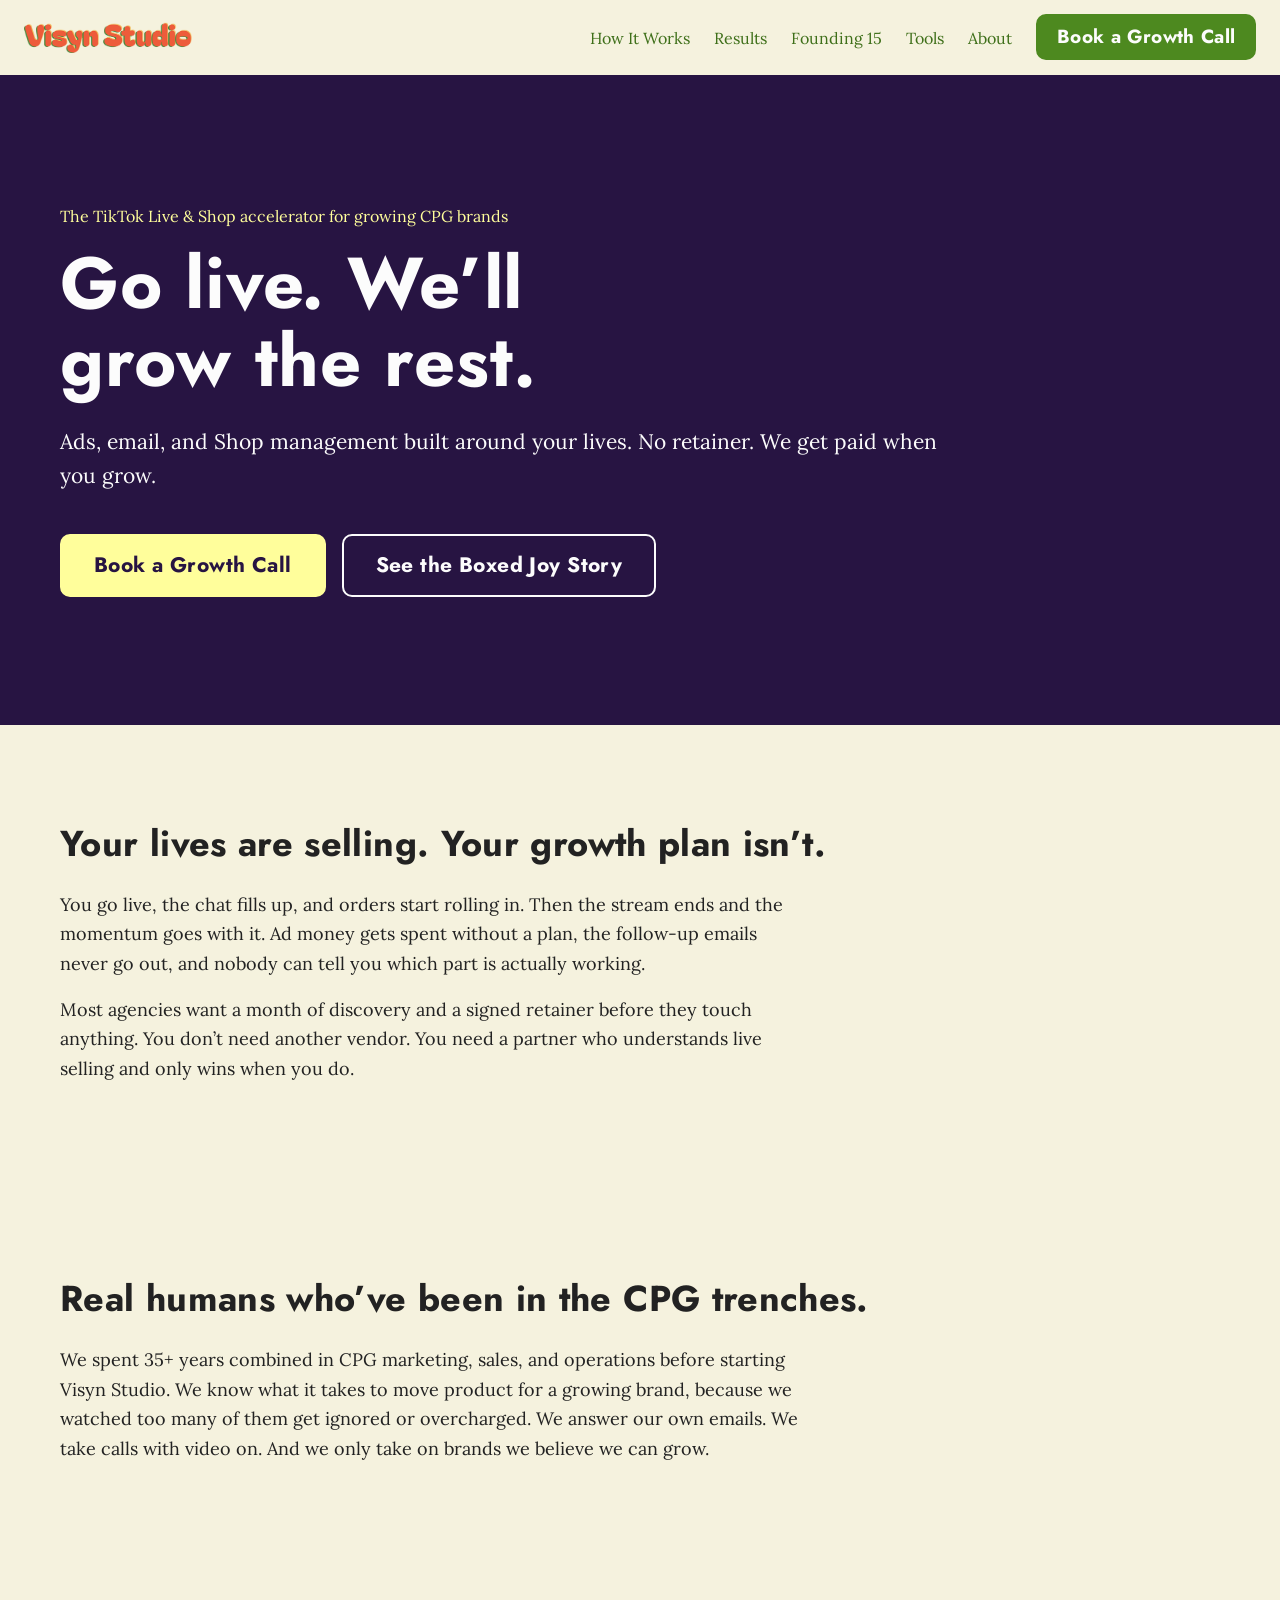
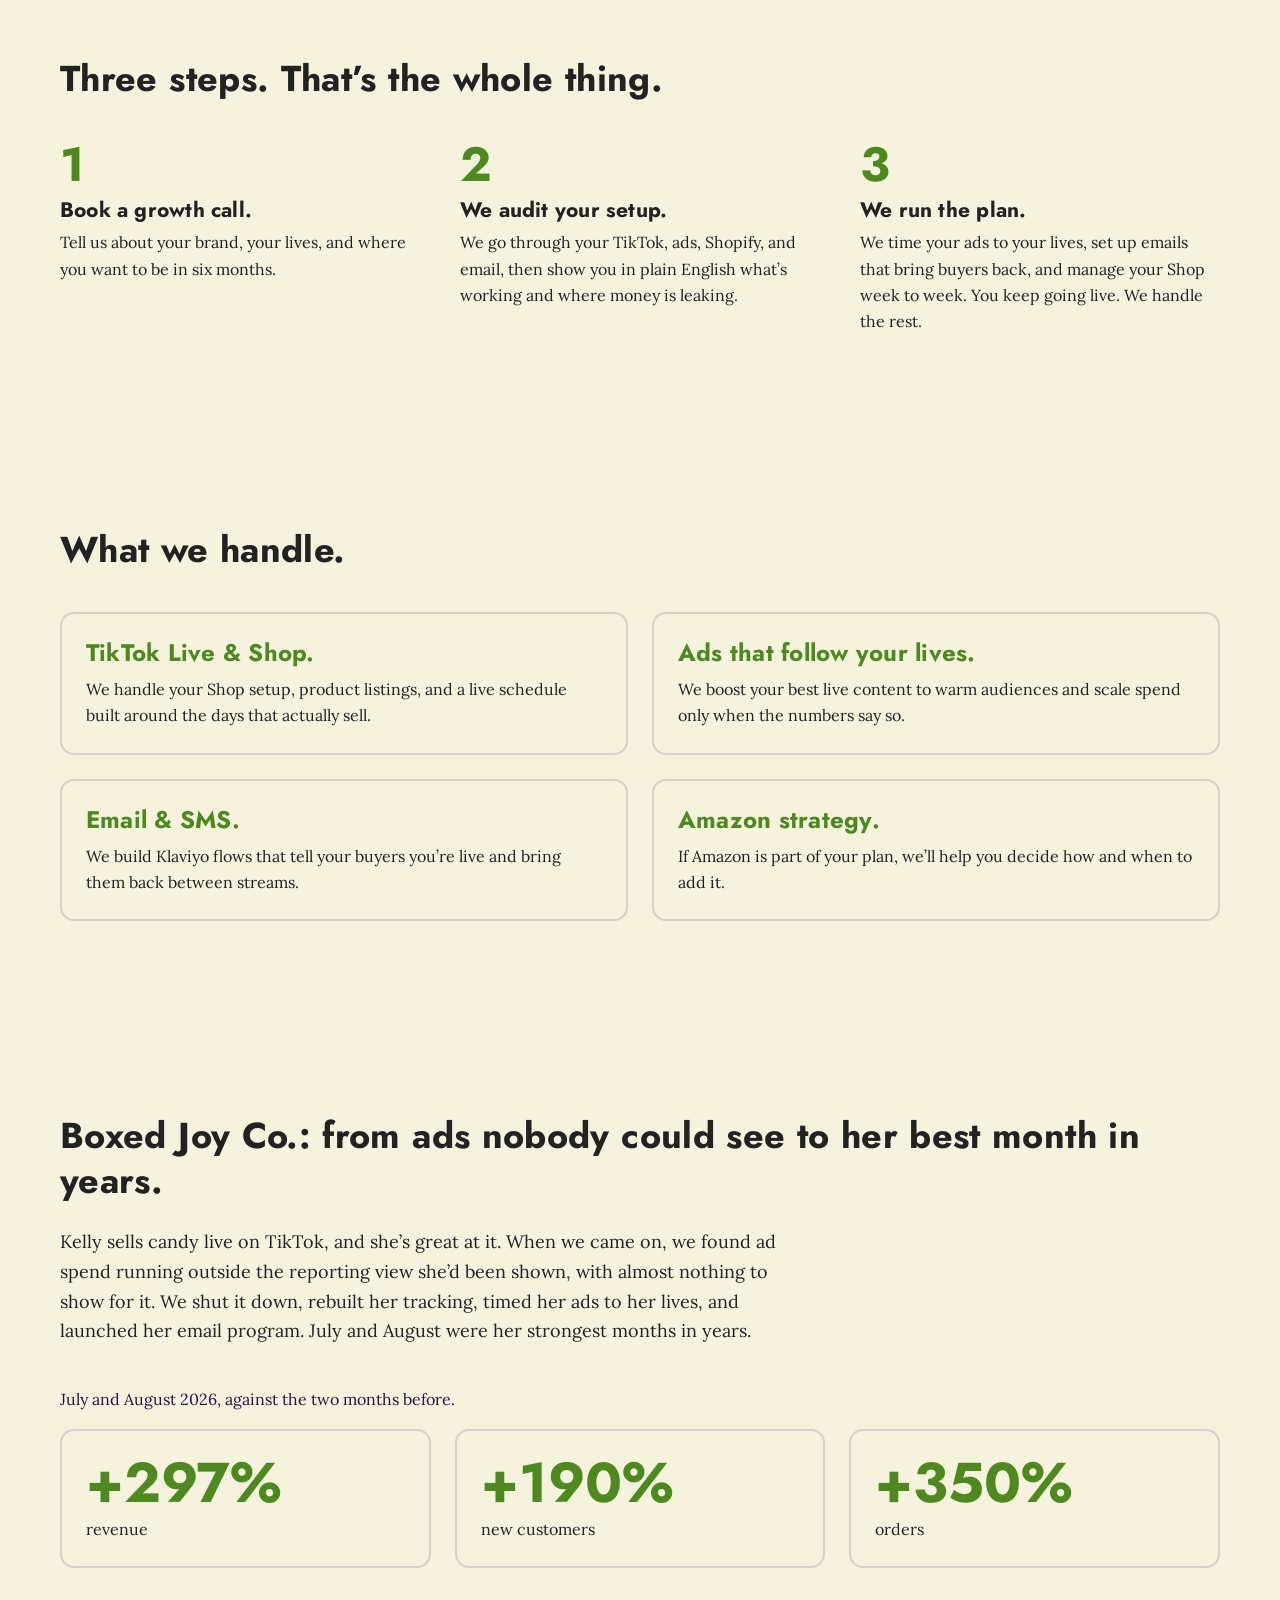
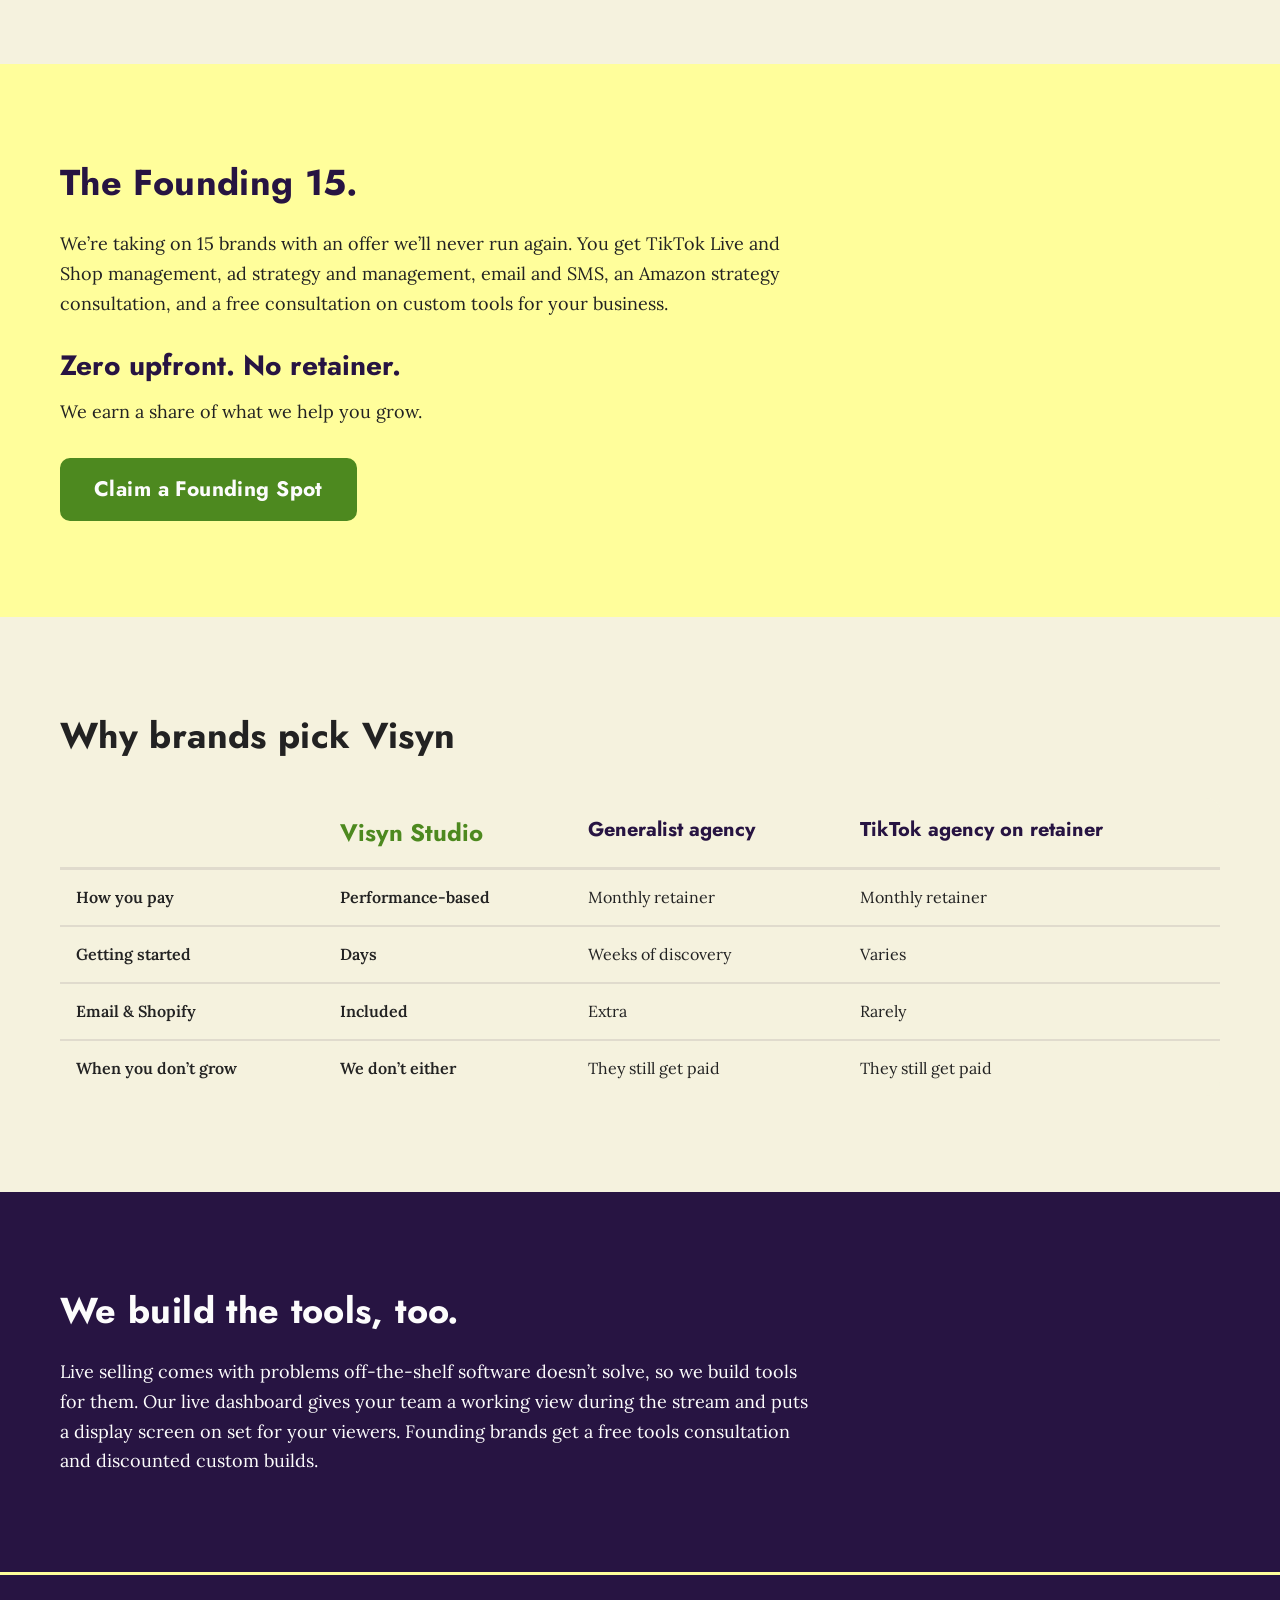
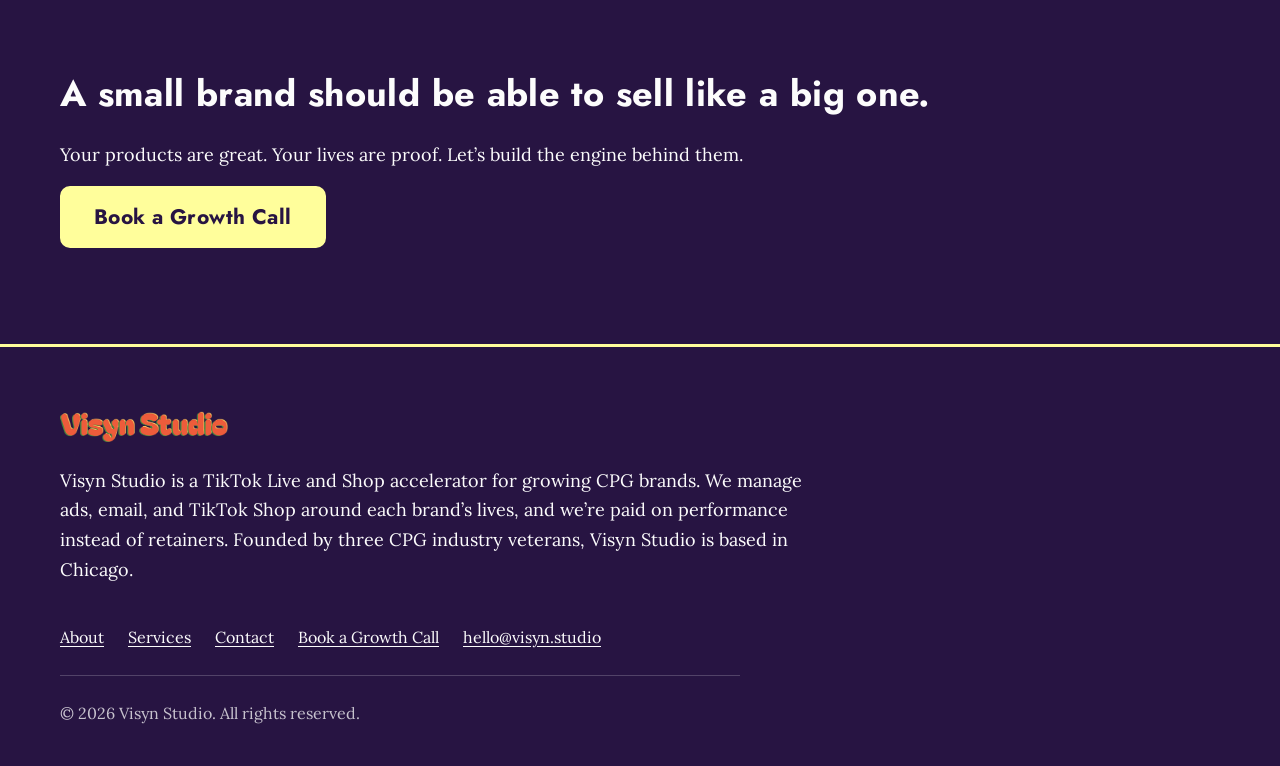
==== index.html @ b17f6a43 "Publish the Boxed Joy stats from the order export Revenue +297%, new customers +190%, orders +350% —" ====
<!DOCTYPE html>
<html lang="en">
<head>
  <meta charset="UTF-8">
  <meta name="viewport" content="width=device-width, initial-scale=1.0">
  <title>Visyn Studio | TikTok Live &amp; Shop Accelerator for Small CPG Brands</title>
  <meta name="description" content="We turn TikTok lives into a growth engine for growing CPG brands. Ads, email, and Shop management, with no retainer. We get paid when you grow.">

  <meta property="og:title" content="Visyn Studio | TikTok Live &amp; Shop Accelerator for Small CPG Brands">
  <meta property="og:description" content="We turn TikTok lives into a growth engine for growing CPG brands. Ads, email, and Shop management, with no retainer. We get paid when you grow.">
  <meta property="og:image" content="https://visyn.studio/assets/img/og-image.png">
  <meta property="og:url" content="https://visyn.studio">
  <meta property="og:type" content="website">
  <meta name="twitter:card" content="summary_large_image">

  <link rel="preconnect" href="https://fonts.googleapis.com">
  <link rel="preconnect" href="https://fonts.gstatic.com" crossorigin>
  <link href="https://fonts.googleapis.com/css2?family=Jost:wght@400..700&family=Lora:ital,wght@0,400;0,600;1,400&display=swap" rel="stylesheet">
  <link rel="stylesheet" href="assets/css/styles.css">
</head>
<body>

<a class="skip-link" href="#main">Skip to content</a>

<!-- =============================================
     NAVIGATION — Eggshell, Carbon links, Moss CTA
     ============================================= -->
<nav class="nav" id="nav">
  <a href="/" class="nav-logo" aria-label="Visyn Studio — home">
    <img src="assets/img/visyn-studio-logo-RGB-450x81.png" alt="Visyn Studio">
  </a>
  <button class="nav-hamburger" id="nav-hamburger" aria-label="Open menu" aria-expanded="false" aria-controls="nav-links">
    <span></span><span></span><span></span>
  </button>
  <ul class="nav-links" id="nav-links">
    <li><a href="#how-it-works">How It Works</a></li>
    <li><a href="#results">Results</a></li>
    <li><a href="#founding-15">Founding 15</a></li>
    <li><a href="#tools">Tools</a></li>
    <li><a href="/about">About</a></li>
  </ul>
  <a href="#" data-book class="btn btn--moss nav-cta">Book a Growth Call</a>
</nav>

<main id="main">

<!-- =============================================
     HERO — Amethyst / Near White / Lime Cream CTA
     ============================================= -->
<section class="hero" id="top">
  <div class="hero-inner">
    <p class="hero-eyebrow">The TikTok Live &amp; Shop accelerator for growing CPG brands</p>
    <h1 class="hero-headline">Go live. We’ll grow the rest.</h1>
    <p class="hero-subhead">Ads, email, and Shop management built around your lives. No retainer. We get paid when you grow.</p>
    <div class="hero-ctas">
      <a href="#" data-book class="btn btn--lime btn--large">Book a Growth Call</a>
      <a href="#results" class="btn btn--ghost-light btn--large">See the Boxed Joy Story</a>
    </div>
  </div>
</section>

<!-- =============================================
     THE PROBLEM — Eggshell
     ============================================= -->
<section class="section">
  <div class="section-inner prose">
    <h2 class="section-title">Your lives are selling. Your growth plan isn’t.</h2>
    <p>You go live, the chat fills up, and orders start rolling in. Then the stream ends and the momentum goes with it. Ad money gets spent without a plan, the follow-up emails never go out, and nobody can tell you which part is actually working.</p>
    <p>Most agencies want a month of discovery and a signed retainer before they touch anything. You don’t need another vendor. You need a partner who understands live selling and only wins when you do.</p>
  </div>
</section>

<!-- =============================================
     THE GUIDE — Eggshell
     ============================================= -->
<section class="section">
  <div class="section-inner prose">
    <h2 class="section-title">Real humans who’ve been in the CPG trenches.</h2>
    <p>We spent 35+ years combined in CPG marketing, sales, and operations before starting Visyn Studio. We know what it takes to move product for a growing brand, because we watched too many of them get ignored or overcharged. We answer our own emails. We take calls with video on. And we only take on brands we believe we can grow.</p>
  </div>
</section>

<!-- =============================================
     HOW IT WORKS — Eggshell, Moss step numbers
     The ONLY numbered section on the page.
     ============================================= -->
<section class="section" id="how-it-works">
  <div class="section-inner">
    <h2 class="section-title">Three steps. That’s the whole thing.</h2>
    <ol class="how-steps" role="list">
      <li class="how-step">
        <div class="how-numeral" aria-hidden="true">1</div>
        <h3>Book a growth call.</h3>
        <p>Tell us about your brand, your lives, and where you want to be in six months.</p>
      </li>
      <li class="how-step">
        <div class="how-numeral" aria-hidden="true">2</div>
        <h3>We audit your setup.</h3>
        <p>We go through your TikTok, ads, Shopify, and email, then show you in plain English what’s working and where money is leaking.</p>
      </li>
      <li class="how-step">
        <div class="how-numeral" aria-hidden="true">3</div>
        <h3>We run the plan.</h3>
        <p>We time your ads to your lives, set up emails that bring buyers back, and manage your Shop week to week. You keep going live. We handle the rest.</p>
      </li>
    </ol>
  </div>
</section>

<!-- =============================================
     WHAT WE HANDLE — Eggshell, Moss card headers.
     Deliberately NOT numbered: this is not a sequence.
     ============================================= -->
<section class="section">
  <div class="section-inner">
    <h2 class="section-title">What we handle.</h2>
    <div class="handle-cards">
      <article class="handle-card">
        <h3>TikTok Live &amp; Shop.</h3>
        <p>We handle your Shop setup, product listings, and a live schedule built around the days that actually sell.</p>
      </article>
      <article class="handle-card">
        <h3>Ads that follow your lives.</h3>
        <p>We boost your best live content to warm audiences and scale spend only when the numbers say so.</p>
      </article>
      <article class="handle-card">
        <h3>Email &amp; SMS.</h3>
        <p>We build Klaviyo flows that tell your buyers you’re live and bring them back between streams.</p>
      </article>
      <article class="handle-card">
        <h3>Amazon strategy.</h3>
        <p>If Amazon is part of your plan, we’ll help you decide how and when to add it.</p>
      </article>
    </div>
  </div>
</section>

<!-- =============================================
     RESULTS — Eggshell, Moss stat numbers
     ============================================= -->
<section class="section" id="results">
  <div class="section-inner">
    <h2 class="section-title">Boxed Joy Co.: from ads nobody could see to her best month in years.</h2>
    <p class="results-lede">Kelly sells candy live on TikTok, and she’s great at it. When we came on, we found ad spend running outside the reporting view she’d been shown, with almost nothing to show for it. We shut it down, rebuilt her tracking, timed her ads to her lives, and launched her email program. July and August were her strongest months in years.</p>

    <!-- Boxed Joy stat cards. Figures derived from the store's own order
         export for May-Aug 2026: Jul+Aug against May+Jun, cancelled orders
         excluded and refunds netted off. See VISYN_STUDIO_SITE_SPEC.md for
         the full basis. site.js refuses to reveal this block while any
         [data-pending] value remains. -->
    <div id="boxed-joy-stats" hidden>
      <p class="stat-caption">July and August 2026, against the two months before.</p>
      <div class="stat-cards">
        <div class="stat-card">
          <div class="stat-number">+297%</div>
          <p class="stat-label">revenue</p>
        </div>
        <div class="stat-card">
          <div class="stat-number">+190%</div>
          <p class="stat-label">new customers</p>
        </div>
        <div class="stat-card">
          <div class="stat-number">+350%</div>
          <p class="stat-label">orders</p>
        </div>
      </div>
    </div>

  </div>
</section>

<!-- =============================================
     FOUNDING 15 — Lime Cream band
     ============================================= -->
<section class="section founding" id="founding-15">
  <div class="section-inner">
    <h2 class="section-title">The Founding 15.</h2>
    <p>We’re taking on 15 brands with an offer we’ll never run again. You get TikTok Live and Shop management, ad strategy and management, email and SMS, an Amazon strategy consultation, and a free consultation on custom tools for your business.</p>
    <p class="lede-strong">Zero upfront. No retainer.</p>
    <p>We earn a share of what we help you grow.</p>
    <!-- TODO: PENDING PRICING DECISION — the revenue share / fee detail goes in
         the empty <p class="fee-detail"> below. Do not invent a percentage. -->
    <p class="fee-detail"></p>
    <a href="#" data-book class="btn btn--moss btn--large">Claim a Founding Spot</a>
  </div>
</section>

<!-- =============================================
     WHY VISYN — Eggshell, comparison table
     ============================================= -->
<section class="section">
  <div class="section-inner">
    <h2 class="section-title">Why brands pick Visyn</h2>
    <p class="table-hint">Swipe the table to compare all three.</p>
    <div class="table-scroll" tabindex="0" role="region" aria-labelledby="compare-caption">
      <table class="compare-table">
        <caption id="compare-caption" class="sr-only">Visyn Studio compared with a generalist agency and a TikTok agency on retainer</caption>
        <thead>
          <tr>
            <th scope="col"><span class="sr-only">Comparison</span></th>
            <th scope="col" class="col-visyn">Visyn Studio</th>
            <th scope="col">Generalist agency</th>
            <th scope="col">TikTok agency on retainer</th>
          </tr>
        </thead>
        <tbody>
          <tr>
            <th scope="row">How you pay</th>
            <td class="col-visyn">Performance-based</td>
            <td>Monthly retainer</td>
            <td>Monthly retainer</td>
          </tr>
          <tr>
            <th scope="row">Getting started</th>
            <td class="col-visyn">Days</td>
            <td>Weeks of discovery</td>
            <td>Varies</td>
          </tr>
          <tr>
            <th scope="row">Email &amp; Shopify</th>
            <td class="col-visyn">Included</td>
            <td>Extra</td>
            <td>Rarely</td>
          </tr>
          <tr>
            <th scope="row">When you don’t grow</th>
            <td class="col-visyn">We don’t either</td>
            <td>They still get paid</td>
            <td>They still get paid</td>
          </tr>
        </tbody>
      </table>
    </div>
  </div>
</section>

<!-- =============================================
     TOOLS FOR LIVE SELLERS — Amethyst
     ============================================= -->
<section class="section section--dark" id="tools">
  <div class="section-inner prose">
    <h2 class="section-title">We build the tools, too.</h2>
    <p>Live selling comes with problems off-the-shelf software doesn’t solve, so we build tools for them. Our live dashboard gives your team a working view during the stream and puts a display screen on set for your viewers. Founding brands get a free tools consultation and discounted custom builds.</p>
  </div>
</section>

<!-- Thin Lime Cream rule: keeps the two back-to-back Amethyst bands
     reading as two separate sections. -->
<hr class="band-rule">

<!-- =============================================
     CLOSING CTA — Amethyst
     ============================================= -->
<section class="section section--dark" id="closing-cta">
  <div class="section-inner prose">
    <h2 class="section-title">A small brand should be able to sell like a big one.</h2>
    <p>Your products are great. Your lives are proof. Let’s build the engine behind them.</p>
    <p><a href="#" data-book class="btn btn--lime btn--large">Book a Growth Call</a></p>
  </div>
</section>

</main>

<hr class="band-rule">

<!-- =============================================
     FOOTER — Amethyst
     ============================================= -->
<footer class="footer">
  <div class="footer-inner">
    <img src="assets/img/visyn-studio-logo-RGB-450x81.png" alt="Visyn Studio" class="footer-logo">
    <p class="footer-blurb">Visyn Studio is a TikTok Live and Shop accelerator for growing CPG brands. We manage ads, email, and TikTok Shop around each brand’s lives, and we’re paid on performance instead of retainers. Founded by three CPG industry veterans, Visyn Studio is based in Chicago.</p>
    <ul class="footer-links">
      <li><a href="/about">About</a></li>
      <li><a href="/services">Services</a></li>
      <li><a href="/contact">Contact</a></li>
      <li><a href="#" data-book>Book a Growth Call</a></li>
      <li><a href="mailto:hello@visyn.studio">hello@visyn.studio</a></li>
    </ul>
    <p class="footer-fine">&copy; <span data-year>2026</span> Visyn Studio. All rights reserved.</p>
  </div>
</footer>

<!-- =============================================
     MOBILE STICKY CTA
     ============================================= -->
<div class="mobile-cta-bar" id="mobile-cta-bar">
  <a href="#" data-book class="btn btn--moss">Book a Growth Call</a>
</div>

<script src="assets/js/site.js"></script>

</body>
</html>
---- assets/css/styles.css ----
/* =============================================================
   Visyn Studio — v2 (TikTok Live & Shop Accelerator)
   Design system per Site v2 build brief, Part 3.

   Palette note: Terracotta and Honey Bronze are RETIRED from the
   site palette. They survive only inside the logo artwork.
   ============================================================= */

/* -------------------------------------------------------------
   1. TOKENS
   ------------------------------------------------------------- */
:root {
  /* Core palette */
  --eggshell:   #F5F2DE; /* main page background */
  --amethyst:   #271442; /* hero, dark bands, footer; accent text on light */
  --moss:       #4D891F; /* primary CTAs on light, stat/step numbers, card headers */
  --lime-cream: #FFFE9B; /* Founding 15 background; CTA buttons on amethyst */
  --carbon:     #222222; /* body text on light sections */
  --near-white: #FCFCFC; /* body text on dark sections */

  /* Derived states (hovers only — no new hues) */
  --moss-deep:        #3E6F19; /* 5.34:1 on Eggshell — AA at body size */
  --lime-cream-hover: #F4F27E;
  --amethyst-hover:   #351C58;

  /* Tints, all mixed from the core palette */
  --amethyst-10: rgba(39, 20, 66, 0.10);
  --amethyst-14: rgba(39, 20, 66, 0.14);
  --amethyst-70: rgba(39, 20, 66, 0.70);
  --near-white-75: rgba(252, 252, 252, 0.75);
  --near-white-20: rgba(252, 252, 252, 0.20);

  /* Type */
  --font-display: 'Jost', sans-serif;         /* headings + button labels */
  --font-body:    'Lora', serif;              /* body copy */

  --text-sm:    1rem;      /* 16px */
  --text-base:  1.125rem;  /* 18px */
  --btn-label:  1.1875rem; /* 19px — WCAG bold-large floor, see buttons */
  --text-lg:    1.3125rem; /* 21px */
  --text-xl:    1.75rem;   /* 28px */
  --text-2xl:   2.25rem;   /* 36px */
  --text-3xl:   3rem;      /* 48px */
  --text-hero:  clamp(2.05rem, 6.4vw, 4.5rem);
  --text-stat:  clamp(3rem, 8vw, 4.5rem);

  --leading-tight:  1.08;
  --leading-snug:   1.25;
  --leading-body:   1.65;  /* brief: 1.6–1.7 */

  --measure: 68ch;         /* brief: keep Lora under ~75 characters */

  /* Space */
  --space-1: 0.5rem;
  --space-2: 1rem;
  --space-3: 1.5rem;
  --space-4: 2.5rem;
  --space-5: 4rem;
  --space-6: 6rem;
  --space-7: 8rem;

  --container:     1160px;
  --container-pad: 1.5rem;
  --radius:        14px;
  --radius-sm:     10px;

  --ease: cubic-bezier(0.22, 0.61, 0.36, 1);
}

/* -------------------------------------------------------------
   2. RESET / BASE
   ------------------------------------------------------------- */
*, *::before, *::after { box-sizing: border-box; }

html { -webkit-text-size-adjust: 100%; scroll-behavior: smooth; }

body {
  margin: 0;
  background: var(--eggshell);
  color: var(--carbon);
  font-family: var(--font-body);
  font-size: var(--text-base);
  line-height: var(--leading-body);
  /* `clip` (not `hidden`) keeps the sticky nav working while still
     guaranteeing the page body never scrolls sideways. */
  overflow-x: clip;
}

img, video, svg { max-width: 100%; height: auto; display: block; }

h1, h2, h3, h4 {
  font-family: var(--font-display);
  font-weight: 700;       /* Jost is a light 400 — headings need 700 */
  line-height: var(--leading-snug);
  letter-spacing: 0.01em;
  margin: 0;
}

h1 { font-size: var(--text-hero); line-height: var(--leading-tight); }
h2 { font-size: var(--text-2xl); }
h3 { font-size: var(--text-lg); }

p { margin: 0 0 var(--space-2); max-width: var(--measure); }
p:last-child { margin-bottom: 0; }

a { color: inherit; }

/* -------------------------------------------------------------
   3. FOCUS — visible on every interactive element
   ------------------------------------------------------------- */
:focus-visible {
  outline: 3px solid var(--amethyst);
  outline-offset: 3px;
  border-radius: 4px;
}
.section--dark :focus-visible,
.footer :focus-visible {
  outline-color: var(--lime-cream);
}
.founding :focus-visible { outline-color: var(--amethyst); }

.skip-link {
  position: absolute;
  left: -9999px;
  top: 0;
  z-index: 200;
  background: var(--amethyst);
  color: var(--near-white);
  font-family: var(--font-display);
  font-weight: 700;
  font-size: var(--text-base);
  padding: var(--space-1) var(--space-2);
  border-radius: 0 0 var(--radius-sm) 0;
}
.skip-link:focus { left: 0; }

/* Visually hidden, still read by screen readers. */
.sr-only {
  position: absolute;
  width: 1px; height: 1px;
  padding: 0; margin: -1px;
  overflow: hidden;
  clip: rect(0 0 0 0);
  clip-path: inset(50%);
  white-space: nowrap;
  border: 0;
}

/* -------------------------------------------------------------
   4. LAYOUT
   ------------------------------------------------------------- */
.section { padding: var(--space-6) var(--container-pad); }
.section-inner { max-width: var(--container); margin: 0 auto; }

.section--dark {
  background: var(--amethyst);
  color: var(--near-white);
}
.section--dark h1,
.section--dark h2,
.section--dark h3 { color: var(--near-white); }

.section-title { margin-bottom: var(--space-3); }
.section-lede {
  font-size: var(--text-lg);
  margin-bottom: var(--space-4);
}

/* Two Amethyst bands sit back to back at the foot of the page.
   A thin Lime Cream rule plus extra space keeps them reading as
   two separate sections rather than one long block. */
.band-rule {
  height: 3px;
  background: var(--lime-cream);
  border: 0;
  margin: 0;
}

/* -------------------------------------------------------------
   5. BUTTONS
   Contrast rules (Part 3):
   - Near White on Moss is 4.17:1 → AA for LARGE text only. WCAG counts
     "large" as >=24px at any weight, or >=18.66px at 700+. Jost 400 is
     light, so every Moss button label is Jost 700 at 19px (--btn-label).
     Lowering either the weight or the size breaks AA.
   - On Amethyst sections, primary buttons are Lime Cream with an
     Amethyst label.
   ------------------------------------------------------------- */
.btn {
  display: inline-flex;
  align-items: center;
  justify-content: center;
  gap: 0.5rem;
  font-family: var(--font-display);
  font-weight: 700;
  font-size: var(--btn-label);   /* 19px floor — do not reduce, see note above */
  line-height: 1.2;
  letter-spacing: 0.02em;
  text-decoration: none;
  padding: 0.85rem 1.6rem;
  border-radius: var(--radius-sm);
  border: 2px solid transparent;
  cursor: pointer;
  transition: background-color 160ms var(--ease),
              border-color 160ms var(--ease),
              color 160ms var(--ease);
}

/* Primary CTA on light sections */
.btn--moss {
  background: var(--moss);
  color: var(--near-white);
  border-color: var(--moss);
}
.btn--moss:hover { background: var(--moss-deep); border-color: var(--moss-deep); }

/* Primary CTA on Amethyst sections */
.btn--lime {
  background: var(--lime-cream);
  color: var(--amethyst);
  border-color: var(--lime-cream);
}
.btn--lime:hover { background: var(--lime-cream-hover); border-color: var(--lime-cream-hover); }

/* Secondary on Amethyst */
.btn--ghost-light {
  background: transparent;
  color: var(--near-white);
  border-color: var(--near-white);
}
.btn--ghost-light:hover { background: var(--near-white); color: var(--amethyst); }

/* Secondary on light */
.btn--ghost-dark {
  background: transparent;
  color: var(--amethyst);
  border-color: var(--amethyst);
}
.btn--ghost-dark:hover { background: var(--amethyst); color: var(--near-white); }

.btn--large { font-size: var(--text-lg); padding: 1.05rem 2rem; }

/* -------------------------------------------------------------
   6. NAV — Eggshell background, Carbon links, Moss CTA
   ------------------------------------------------------------- */
.nav {
  position: sticky;
  top: 0;
  z-index: 100;
  display: flex;
  align-items: center;
  gap: var(--space-3);
  padding: 0.9rem var(--container-pad);
  background: var(--eggshell);
  transition: box-shadow 160ms var(--ease);
}
.nav.scrolled { box-shadow: 0 2px 14px var(--amethyst-10); }

.nav-logo { display: inline-flex; margin-right: auto; }
.nav-logo img { width: 168px; }

.nav-links {
  display: flex;
  align-items: center;
  gap: var(--space-3);
  list-style: none;
  margin: 0;
  padding: 0;
}
.nav-links a {
  font-family: var(--font-body);
  font-size: var(--text-sm);
  color: var(--moss-deep);
  text-decoration: none;
  padding: 0.35rem 0;
  border-bottom: 2px solid transparent;
  transition: border-color 160ms var(--ease), color 160ms var(--ease);
}
.nav-links a:hover {
  color: var(--amethyst);
  border-bottom-color: var(--moss-deep);
}

.nav-cta { padding: 0.6rem 1.15rem; }

.nav-hamburger {
  display: none;
  flex-direction: column;
  justify-content: center;
  gap: 5px;
  width: 44px;
  height: 44px;
  padding: 0;
  background: transparent;
  border: 0;
  cursor: pointer;
}
.nav-hamburger span {
  display: block;
  height: 2px;
  width: 24px;
  margin: 0 auto;
  background: var(--carbon);
}

/* -------------------------------------------------------------
   7. HERO — Amethyst, Near White, Lime Cream CTA
   ------------------------------------------------------------- */
.hero {
  background: var(--amethyst);
  color: var(--near-white);
  padding: var(--space-7) var(--container-pad);
}
.hero-inner { max-width: var(--container); margin: 0 auto; }

/* The hero eyebrow is the ONLY eyebrow label on the page, and it is
   sentence case — there are no all-caps labels anywhere on the site. */
.hero-eyebrow {
  font-family: var(--font-body);
  font-size: var(--text-sm);
  color: var(--lime-cream);
  margin-bottom: var(--space-2);
  max-width: var(--measure);
}

.hero-headline { max-width: 18ch; margin-bottom: var(--space-3); text-wrap: balance; }

.hero-subhead {
  font-size: var(--text-lg);
  color: var(--near-white);
  margin-bottom: var(--space-4);
}

.hero-ctas { display: flex; flex-wrap: wrap; gap: var(--space-2); }

/* The single deliberate motion moment on the page, on load only.
   No fade-and-slide on any other section. */
@media (prefers-reduced-motion: no-preference) {
  .hero-inner > * {
    animation: hero-rise 620ms var(--ease) both;
  }
  .hero-inner > *:nth-child(2) { animation-delay: 70ms; }
  .hero-inner > *:nth-child(3) { animation-delay: 140ms; }
  .hero-inner > *:nth-child(4) { animation-delay: 210ms; }
}
@keyframes hero-rise {
  from { opacity: 0; transform: translateY(14px); }
  to   { opacity: 1; transform: none; }
}

/* -------------------------------------------------------------
   8. THE PROBLEM / THE GUIDE — plain Eggshell prose
   ------------------------------------------------------------- */
.prose p + p { margin-top: var(--space-2); }
.prose p { font-size: var(--text-base); }

/* -------------------------------------------------------------
   9. HOW IT WORKS
   Numbered markers appear ONLY here, because this content is a
   real sequence. Do not add numerals to any other section.
   ------------------------------------------------------------- */
.how-steps {
  list-style: none;
  margin: 0;
  padding: 0;
  display: grid;
  grid-template-columns: repeat(3, 1fr);
  gap: var(--space-4);
  margin-top: var(--space-4);
}
.how-step { min-width: 0; }

.how-numeral {
  font-family: var(--font-display);
  font-weight: 700;
  font-size: var(--text-3xl);   /* large — Moss on Eggshell is fine at this size */
  line-height: 1;
  color: var(--moss);
  margin-bottom: var(--space-1);
}
.how-step h3 { margin-bottom: 0.4rem; }
.how-step p { font-size: var(--text-sm); }

/* -------------------------------------------------------------
   10. WHAT WE HANDLE — four cards, deliberately NOT numbered
   ------------------------------------------------------------- */
.handle-cards {
  display: grid;
  grid-template-columns: repeat(2, 1fr);
  gap: var(--space-3);
  margin-top: var(--space-4);
}
.handle-card {
  min-width: 0;
  padding: var(--space-3);
  background: var(--eggshell);
  border: 2px solid var(--amethyst-14);
  border-radius: var(--radius);
}
/* Card headers in Moss. Held at 24px so Moss-on-Eggshell stays in
   WCAG "large text" territory — never drop this below 1.5rem. */
.handle-card h3 {
  font-size: 1.5rem;
  color: var(--moss);
  margin-bottom: 0.5rem;
}
.handle-card p { font-size: var(--text-sm); }

/* -------------------------------------------------------------
   11. RESULTS
   ------------------------------------------------------------- */
.results-lede { font-size: var(--text-base); margin-bottom: var(--space-4); }

.stat-row {
  display: flex;
  flex-wrap: wrap;
  gap: var(--space-5);
  margin: var(--space-4) 0;
}

/* Stat cards — auto-fit so 2, 3 or 4 cards all sit correctly. */
.stat-cards {
  display: grid;
  grid-template-columns: repeat(auto-fit, minmax(210px, 1fr));
  gap: var(--space-3);
  margin-top: var(--space-2);
}
/* Caption sits above the grid, NOT inside it — a child spanning 1/-1 keeps
   auto-fit's empty tracks alive and pins the cards to their min width. */
.stat-caption {
  margin-top: var(--space-4);
  font-size: var(--text-sm);
  color: var(--amethyst);   /* small accent text on light is Amethyst, never Moss */
  margin: 0;
}
.stat-card {
  min-width: 0;
  padding: var(--space-3);
  border: 2px solid var(--amethyst-14);
  border-radius: var(--radius);
  background: var(--eggshell);
}
/* Held below the section-level stat size so a 5-character figure such as
   "+214%" still fits when four cards share the row. Floor stays well above
   the 24px that Moss-on-Eggshell needs. */
.stat-card .stat-number {
  font-size: clamp(2.5rem, 5vw, 3.5rem);
  margin-bottom: 0.35rem;
}
.stat-card .stat-label {
  font-family: var(--font-body);
  font-size: var(--text-sm);
  color: var(--carbon);
  margin: 0;
}
.stat-card .stat-note {
  font-family: var(--font-body);
  font-size: var(--text-sm);
  color: var(--amethyst);
  margin: 0.5rem 0 0;
}
.stat-number {
  font-family: var(--font-display);
  font-weight: 700;
  font-size: var(--text-stat);   /* big stat numbers — Moss is allowed here */
  line-height: 1;
  color: var(--moss);
}
.stat-label {
  font-family: var(--font-body);
  font-size: var(--text-sm);
  color: var(--carbon);
  margin-top: 0.25rem;
}

/* Placeholder blocks stand in for real footage. No AI imagery. */
.placeholder-block {
  display: flex;
  align-items: center;
  justify-content: center;
  text-align: center;
  padding: var(--space-3);
  border-radius: var(--radius);
  font-family: var(--font-display);
  font-weight: 700;
  font-size: var(--text-base);
  letter-spacing: 0.02em;
}
.placeholder-block--amethyst { background: var(--amethyst); color: var(--near-white); }
.placeholder-block--moss     { background: var(--moss);     color: var(--near-white); }
.placeholder-block--16x9     { aspect-ratio: 16 / 9; width: 100%; }

/* -------------------------------------------------------------
   12. FOUNDING 15 — Lime Cream band
   Amethyst headings, Carbon body, Moss CTA.
   ------------------------------------------------------------- */
.founding { background: var(--lime-cream); color: var(--carbon); }
.founding h2 { color: var(--amethyst); margin-bottom: var(--space-3); }
.founding p { font-size: var(--text-base); }
.founding .lede-strong {
  font-family: var(--font-display);
  font-weight: 700;
  font-size: var(--text-xl);
  color: var(--amethyst);
  margin: var(--space-3) 0 var(--space-1);
  max-width: var(--measure);
}
/* Pricing/fee line is intentionally empty pending a team decision. */
.fee-detail { margin: 0 0 var(--space-3); min-height: 0; }
.fee-detail:empty { display: none; }
.founding .btn { margin-top: var(--space-2); }

/* -------------------------------------------------------------
   13. WHY VISYN — comparison table
   On mobile the TABLE scrolls inside its own container with the
   first column pinned. The page body never scrolls sideways.
   ------------------------------------------------------------- */
.table-scroll {
  margin-top: var(--space-4);
  overflow-x: auto;
  -webkit-overflow-scrolling: touch;
  border-radius: var(--radius);
}
.compare-table {
  width: 100%;
  min-width: 680px;
  border-collapse: collapse;
  font-size: var(--text-sm);
  text-align: left;
}
.compare-table th,
.compare-table td {
  padding: 0.9rem 1rem;
  border-bottom: 2px solid var(--amethyst-10);
  vertical-align: top;
  background: var(--eggshell);
}
.compare-table thead th {
  font-family: var(--font-display);
  font-weight: 700;
  font-size: 1.25rem;
  color: var(--amethyst);
  border-bottom-width: 3px;
}
/* The Visyn column header is the one Moss item here, held at 24px
   so it stays within the large-text contrast allowance. */
.compare-table thead th.col-visyn {
  font-size: 1.5rem;
  color: var(--moss);
}
.compare-table td.col-visyn { font-weight: 600; }
.compare-table th:first-child,
.compare-table td:first-child {
  position: sticky;
  left: 0;
  z-index: 1;
  font-weight: 600;
  box-shadow: 1px 0 0 var(--amethyst-10);
}
.compare-table tbody tr:last-child th,
.compare-table tbody tr:last-child td { border-bottom: 0; }

.table-hint {
  font-size: var(--text-sm);
  color: var(--amethyst);   /* small accent text on light is Amethyst, never Moss */
  margin-top: var(--space-1);
}
/* The table only overflows on narrow screens, so the hint only shows there. */
@media (min-width: 861px) { .table-hint { display: none; } }

/* -------------------------------------------------------------
   14. FOOTER
   ------------------------------------------------------------- */
.footer {
  background: var(--amethyst);
  color: var(--near-white);
  padding: var(--space-5) var(--container-pad) var(--space-4);
}
.footer-inner { max-width: var(--container); margin: 0 auto; }
.footer-logo { width: 168px; margin-bottom: var(--space-3); }
.footer-blurb { color: var(--near-white); max-width: var(--measure); }

.footer-links {
  display: flex;
  flex-wrap: wrap;
  gap: var(--space-1) var(--space-3);
  list-style: none;
  margin: var(--space-4) 0 var(--space-3);
  padding: 0;
  font-size: var(--text-sm);
}
.footer-links a {
  color: var(--near-white);
  text-decoration: underline;
  text-underline-offset: 3px;
}
.footer-links a:hover { color: var(--lime-cream); }

.footer-fine {
  font-size: var(--text-sm);
  color: var(--near-white-75);
  border-top: 1px solid var(--near-white-20);
  padding-top: var(--space-3);
  margin: 0;
}

/* -------------------------------------------------------------
   15. MOBILE STICKY CTA
   Appears once the hero has scrolled away; hides again while the
   closing CTA section is on screen.
   ------------------------------------------------------------- */
.mobile-cta-bar {
  position: fixed;
  left: 0;
  right: 0;
  bottom: 0;
  z-index: 120;
  display: none;
  padding: 0.75rem var(--container-pad);
  background: var(--eggshell);
  box-shadow: 0 -2px 16px var(--amethyst-14);
}
.mobile-cta-bar .btn { width: 100%; }
.mobile-cta-bar.is-visible { display: block; }
@media (min-width: 861px) {
  .mobile-cta-bar, .mobile-cta-bar.is-visible { display: none; }
}

/* -------------------------------------------------------------
   16. ABOUT — team, Amethyst avatar circles with Near White initials
   ------------------------------------------------------------- */
.about-team {
  display: grid;
  grid-template-columns: repeat(3, 1fr);
  gap: var(--space-4);
  margin-top: var(--space-4);
}
.team-card { min-width: 0; }
.team-avatar {
  width: 88px;
  height: 88px;
  border-radius: 50%;
  background: var(--amethyst);
  color: var(--near-white);
  display: flex;
  align-items: center;
  justify-content: center;
  font-family: var(--font-display);
  font-weight: 700;
  font-size: var(--text-xl);
  letter-spacing: 0.02em;
  margin-bottom: var(--space-2);
}
.team-card h3 { margin-bottom: 0.2rem; }
.team-role {
  font-size: var(--text-sm);
  color: var(--amethyst);
  margin-bottom: 0.4rem;
}
.team-card p { font-size: var(--text-sm); }

/* -------------------------------------------------------------
   17. SIMPLE INNER PAGES (Services, Contact, 404)
   ------------------------------------------------------------- */
.page-head { padding: var(--space-6) var(--container-pad) var(--space-3); }
.page-head .section-inner > p { font-size: var(--text-lg); }

.stack-cards {
  display: grid;
  grid-template-columns: repeat(2, 1fr);
  gap: var(--space-3);
  margin-top: var(--space-4);
}

.contact-methods {
  display: flex;
  flex-wrap: wrap;
  gap: var(--space-3);
  margin-top: var(--space-4);
}
.contact-card {
  flex: 1 1 260px;
  min-width: 0;
  padding: var(--space-3);
  border: 2px solid var(--amethyst-14);
  border-radius: var(--radius);
}
.contact-card h3 { font-size: 1.5rem; color: var(--moss); margin-bottom: 0.4rem; }
.contact-card p { font-size: var(--text-sm); }
.contact-card a { color: var(--amethyst); }

.not-found {
  min-height: 70vh;
  display: flex;
  flex-direction: column;
  align-items: center;
  justify-content: center;
  text-align: center;
  gap: var(--space-2);
  padding: var(--space-6) var(--container-pad);
}
.not-found-numeral {
  font-family: var(--font-display);
  font-weight: 700;
  font-size: var(--text-stat);
  line-height: 1;
  color: var(--moss);
}
.not-found p { max-width: 46ch; }

/* -------------------------------------------------------------
   18. RESPONSIVE
   ------------------------------------------------------------- */
@media (max-width: 860px) {
  :root { --space-6: 4rem; --space-7: 5rem; }

  .nav-hamburger { display: flex; order: 3; }
  .nav-links {
    order: 4;
    flex-basis: 100%;
    flex-direction: column;
    align-items: flex-start;
    gap: var(--space-1);
    display: none;
    padding-top: var(--space-2);
  }
  .nav-links.is-open { display: flex; }
  .nav { flex-wrap: wrap; }
  /* CTA rides inside the menu on small screens — the hero CTA and the
     sticky bottom bar cover the need while the menu is shut. */
  .nav-cta {
    order: 5;
    flex-basis: 100%;
    display: none;
    margin-bottom: var(--space-1);
  }
  .nav-links.is-open ~ .nav-cta { display: inline-flex; }

  .how-steps,
  .handle-cards,
  .stack-cards,
  .about-team { grid-template-columns: 1fr; }

  .stat-row { gap: var(--space-4); }

  /* Keep the sticky bar from covering the last of the page. */
  .footer { padding-bottom: 6rem; }
}

@media (max-width: 420px) {
  :root { --container-pad: 1.15rem; }
  .nav-logo img, .footer-logo { width: 140px; }
  .hero-ctas { flex-direction: column; align-items: stretch; }
  .hero-ctas .btn,
  .founding .btn,
  .section--dark .btn,
  .contact-card .btn,
  .not-found .btn { width: 100%; }
}

/* -------------------------------------------------------------
   19. REDUCED MOTION
   ------------------------------------------------------------- */
@media (prefers-reduced-motion: reduce) {
  html { scroll-behavior: auto; }
  *, *::before, *::after {
    animation-duration: 0.001ms !important;
    animation-iteration-count: 1 !important;
    transition-duration: 0.001ms !important;
    scroll-behavior: auto !important;
  }
}
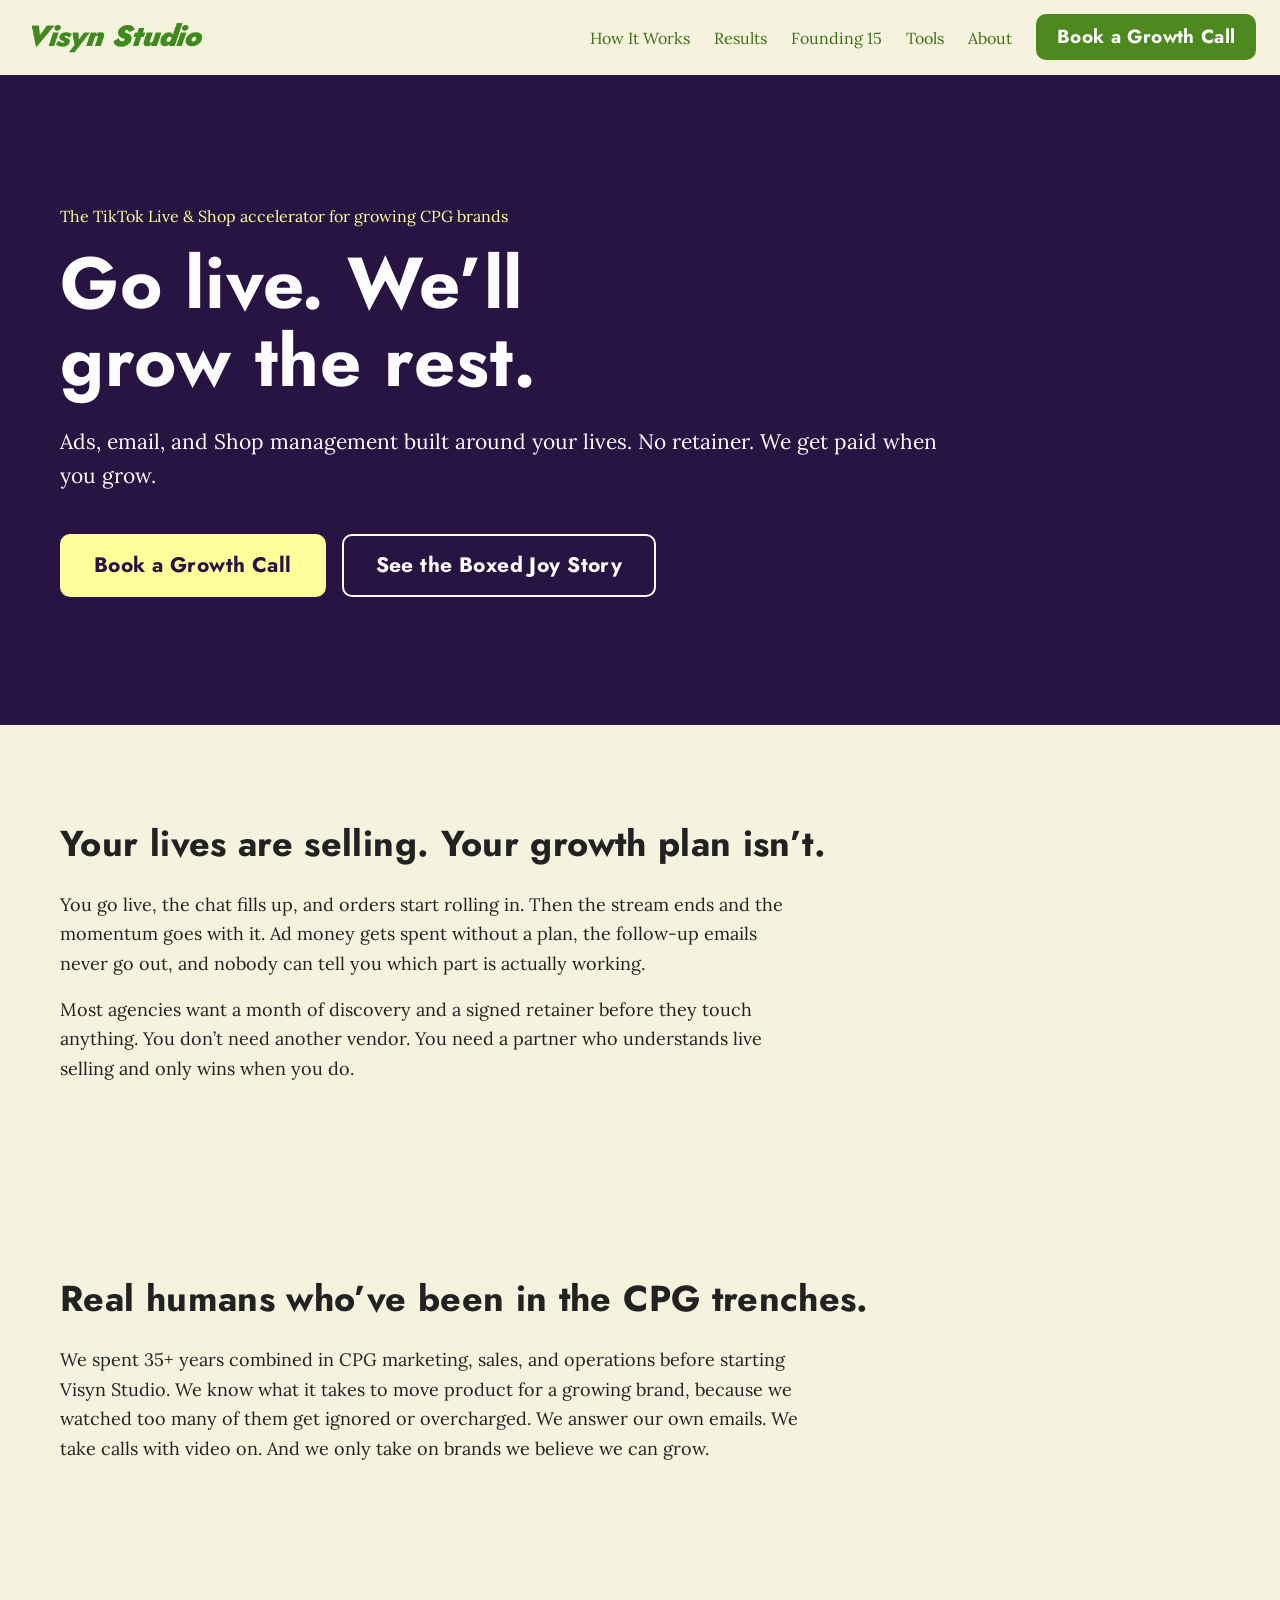
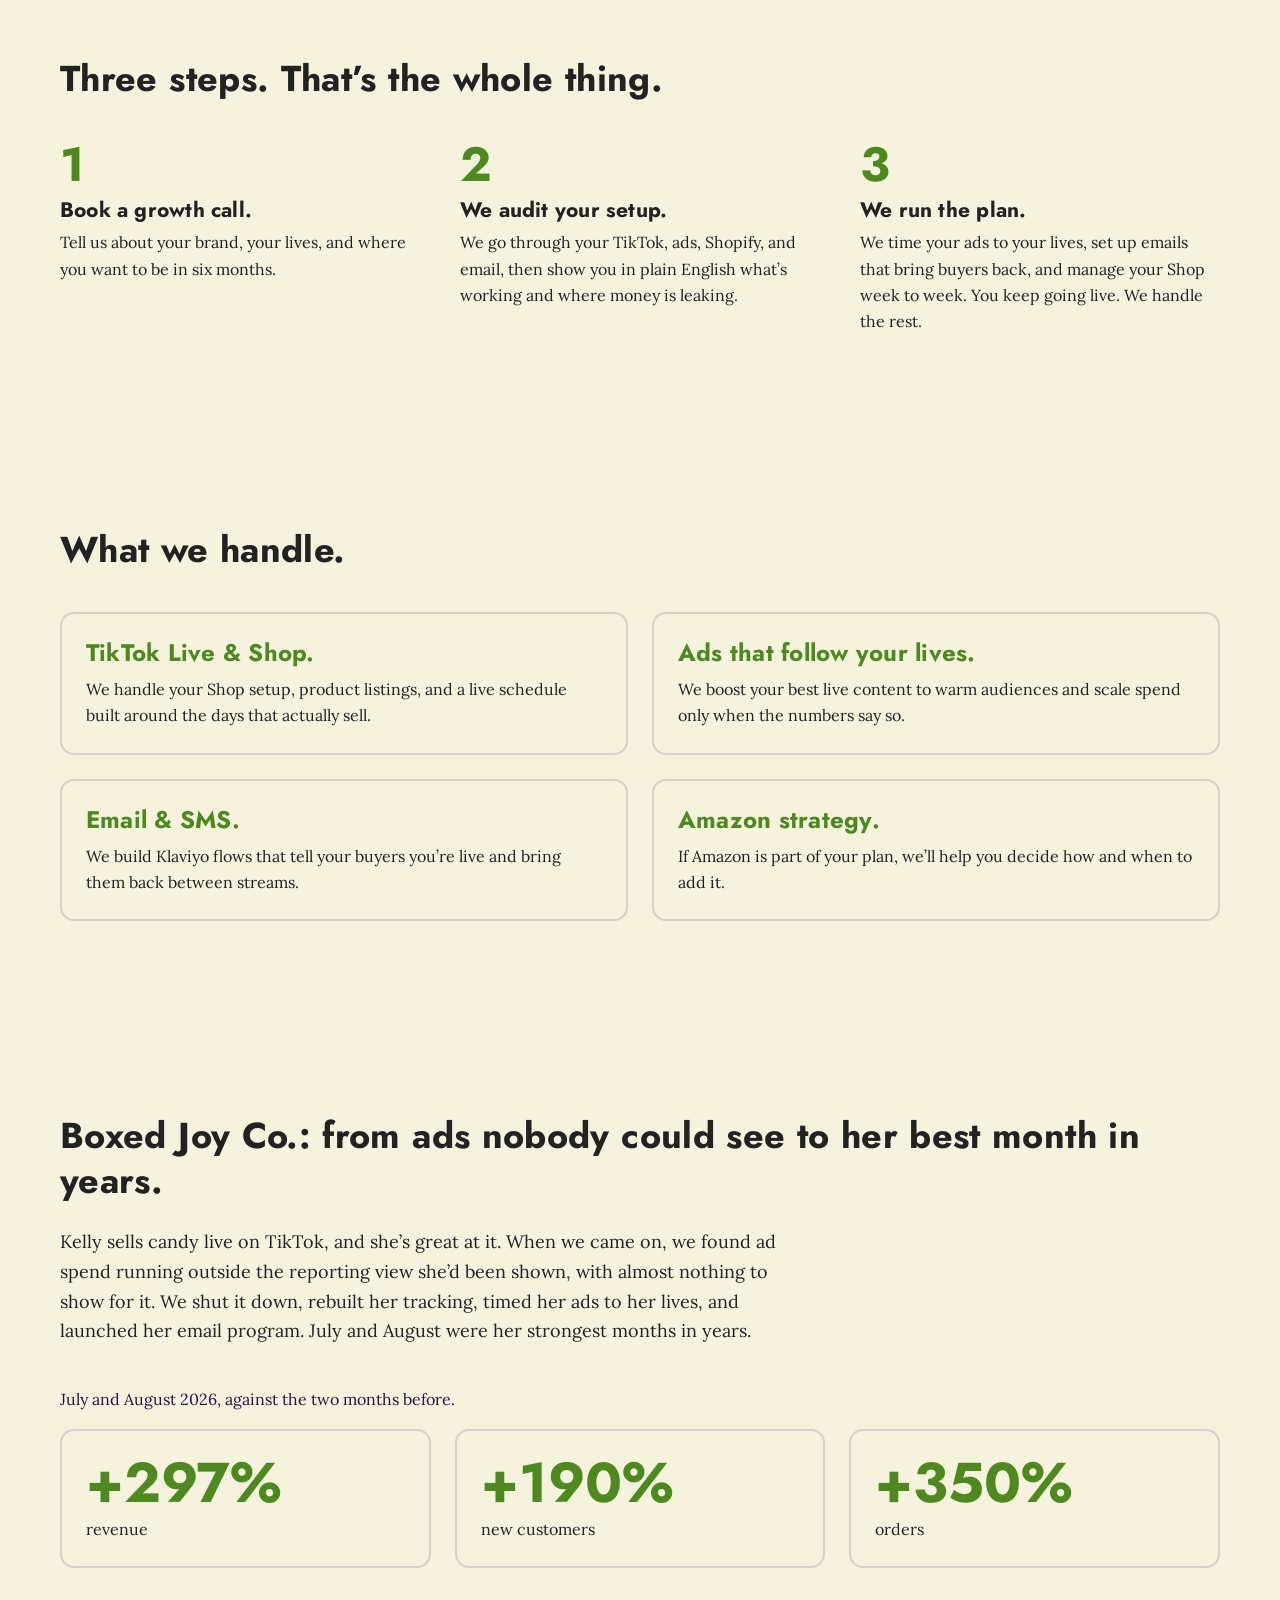
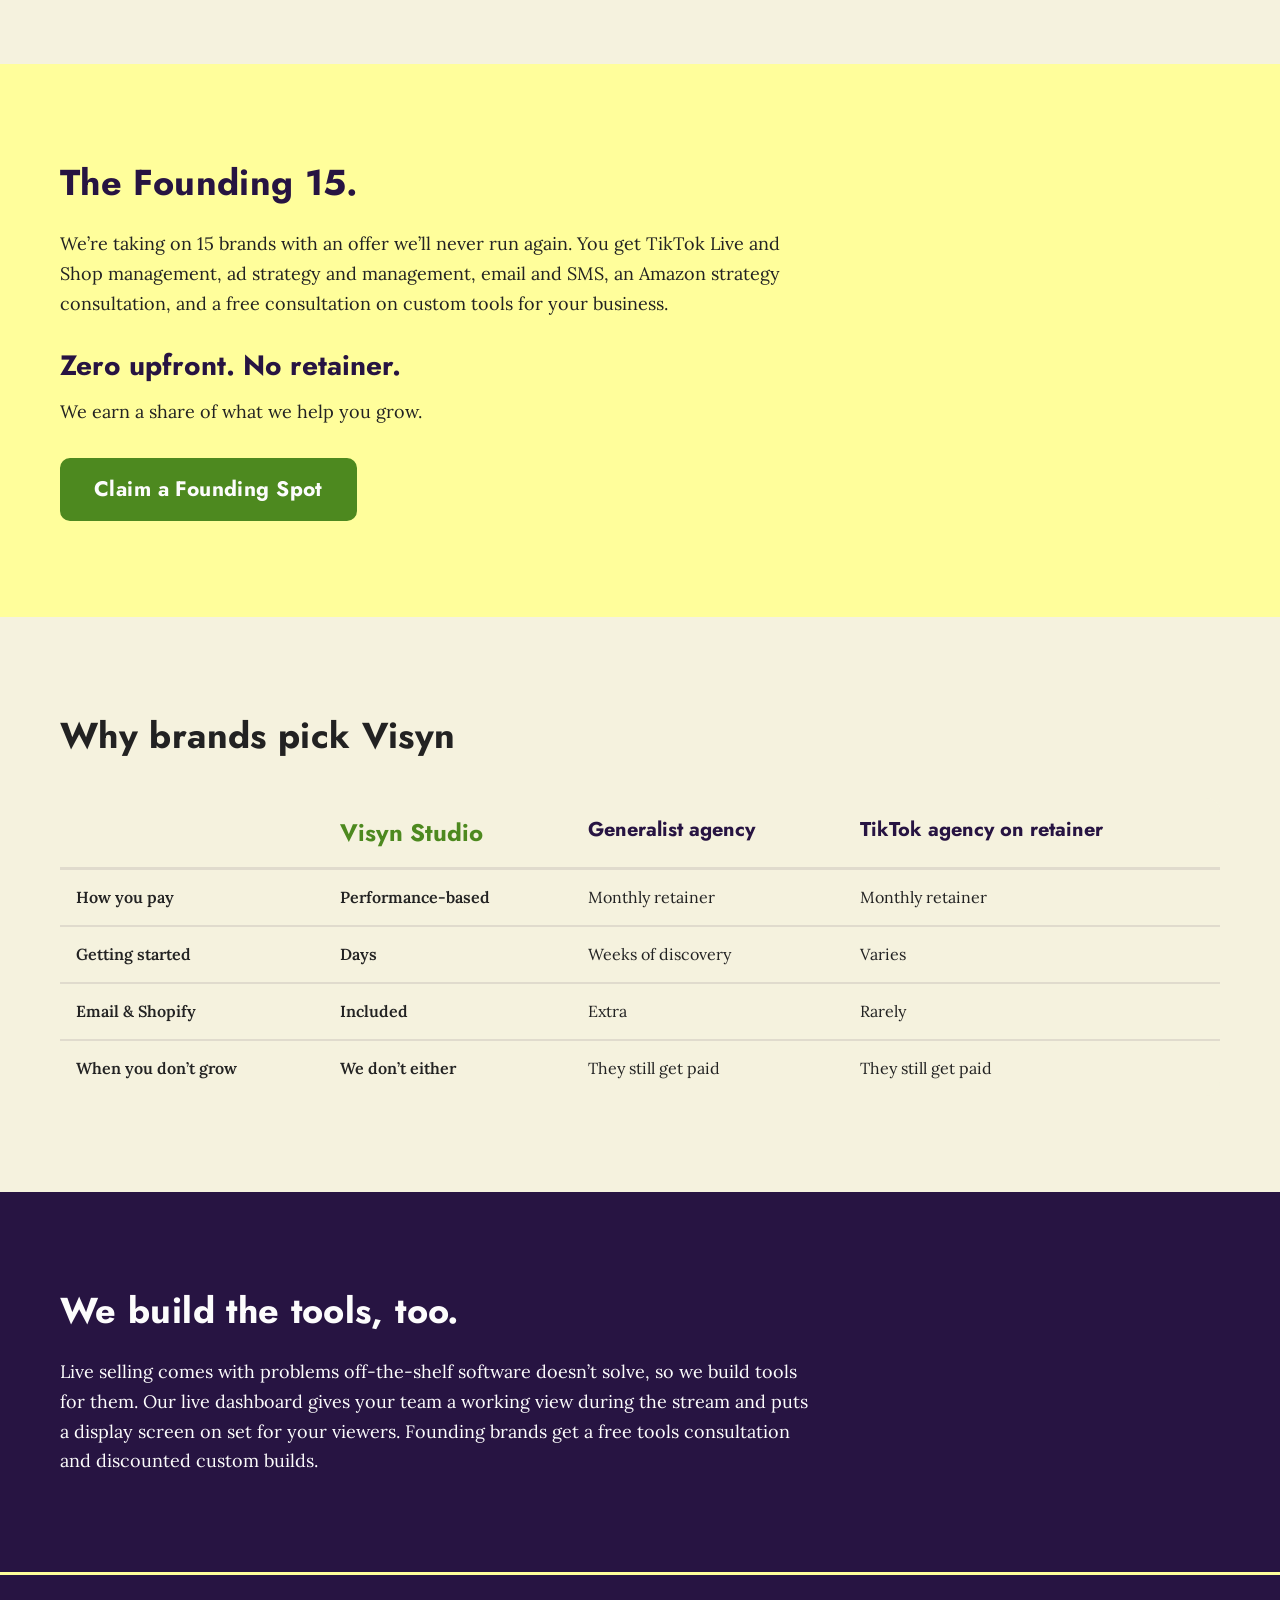
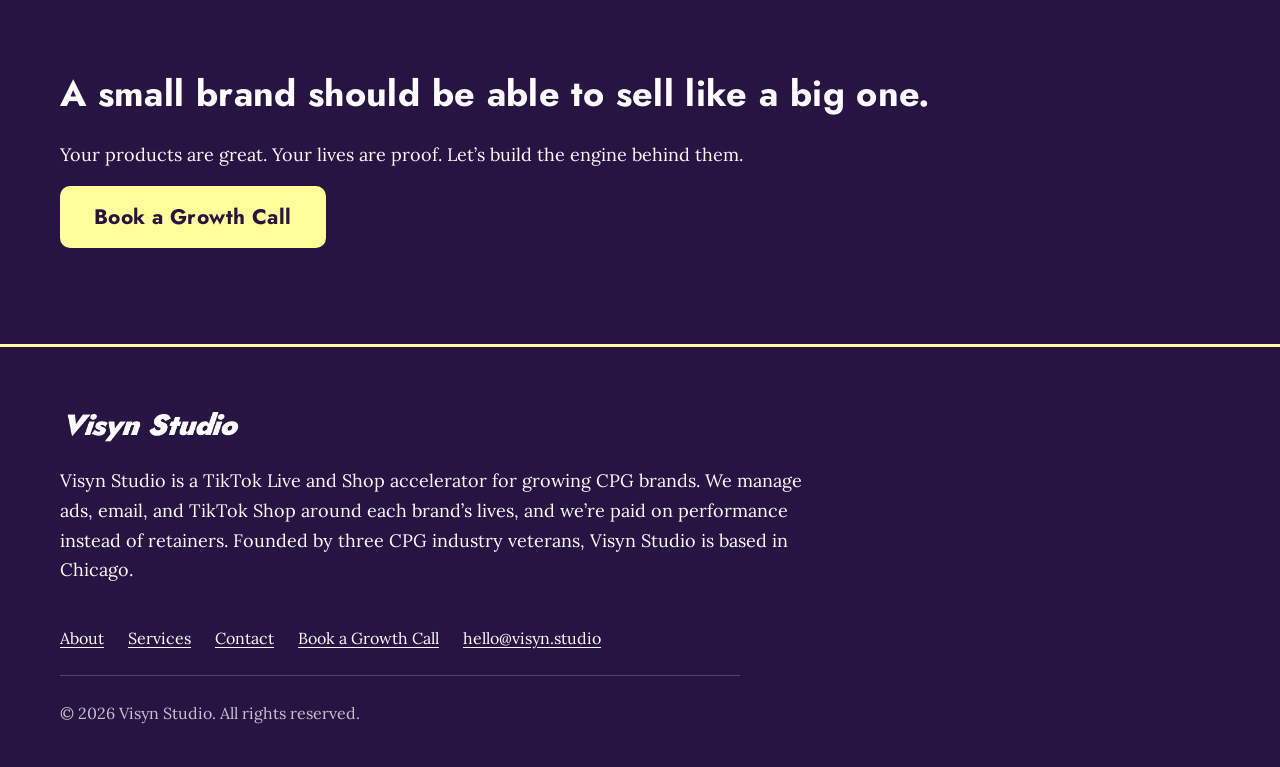
==== commit 32640a38: "Replace the wordmark with the new green logo New logo used as supplied for the nav, which sits on Eg" ====
--- a/index.html
+++ b/index.html
@@ -27,7 +27,7 @@
      ============================================= -->
 <nav class="nav" id="nav">
   <a href="/" class="nav-logo" aria-label="Visyn Studio — home">
-    <img src="assets/img/visyn-studio-logo-RGB-450x81.png" alt="Visyn Studio">
+    <img src="assets/img/visyn-studio-logo.png" alt="Visyn Studio" width="627" height="105">
   </a>
   <button class="nav-hamburger" id="nav-hamburger" aria-label="Open menu" aria-expanded="false" aria-controls="nav-links">
     <span></span><span></span><span></span>
@@ -268,7 +268,7 @@
      ============================================= -->
 <footer class="footer">
   <div class="footer-inner">
-    <img src="assets/img/visyn-studio-logo-RGB-450x81.png" alt="Visyn Studio" class="footer-logo">
+    <img src="assets/img/visyn-studio-logo-reversed.png" alt="Visyn Studio" class="footer-logo" width="627" height="105">
     <p class="footer-blurb">Visyn Studio is a TikTok Live and Shop accelerator for growing CPG brands. We manage ads, email, and TikTok Shop around each brand’s lives, and we’re paid on performance instead of retainers. Founded by three CPG industry veterans, Visyn Studio is based in Chicago.</p>
     <ul class="footer-links">
       <li><a href="/about">About</a></li>
--- a/assets/css/styles.css
+++ b/assets/css/styles.css
@@ -58,6 +58,11 @@
   --space-5: 4rem;
   --space-6: 6rem;
   --space-7: 8rem;
+
+  /* Logo display widths. The supplied artwork carries ~7% transparent
+     padding, so these run a little wider than the ink itself. */
+  --logo-w:       184px;
+  --logo-w-small: 152px;
 
   --container:     1160px;
   --container-pad: 1.5rem;
@@ -257,7 +262,7 @@
 .nav.scrolled { box-shadow: 0 2px 14px var(--amethyst-10); }
 
 .nav-logo { display: inline-flex; margin-right: auto; }
-.nav-logo img { width: 168px; }
+.nav-logo img { width: var(--logo-w); }
 
 .nav-links {
   display: flex;
@@ -577,7 +582,7 @@
   padding: var(--space-5) var(--container-pad) var(--space-4);
 }
 .footer-inner { max-width: var(--container); margin: 0 auto; }
-.footer-logo { width: 168px; margin-bottom: var(--space-3); }
+.footer-logo { width: var(--logo-w); margin-bottom: var(--space-3); }
 .footer-blurb { color: var(--near-white); max-width: var(--measure); }
 
 .footer-links {
@@ -749,7 +754,7 @@
 
 @media (max-width: 420px) {
   :root { --container-pad: 1.15rem; }
-  .nav-logo img, .footer-logo { width: 140px; }
+  .nav-logo img, .footer-logo { width: var(--logo-w-small); }
   .hero-ctas { flex-direction: column; align-items: stretch; }
   .hero-ctas .btn,
   .founding .btn,
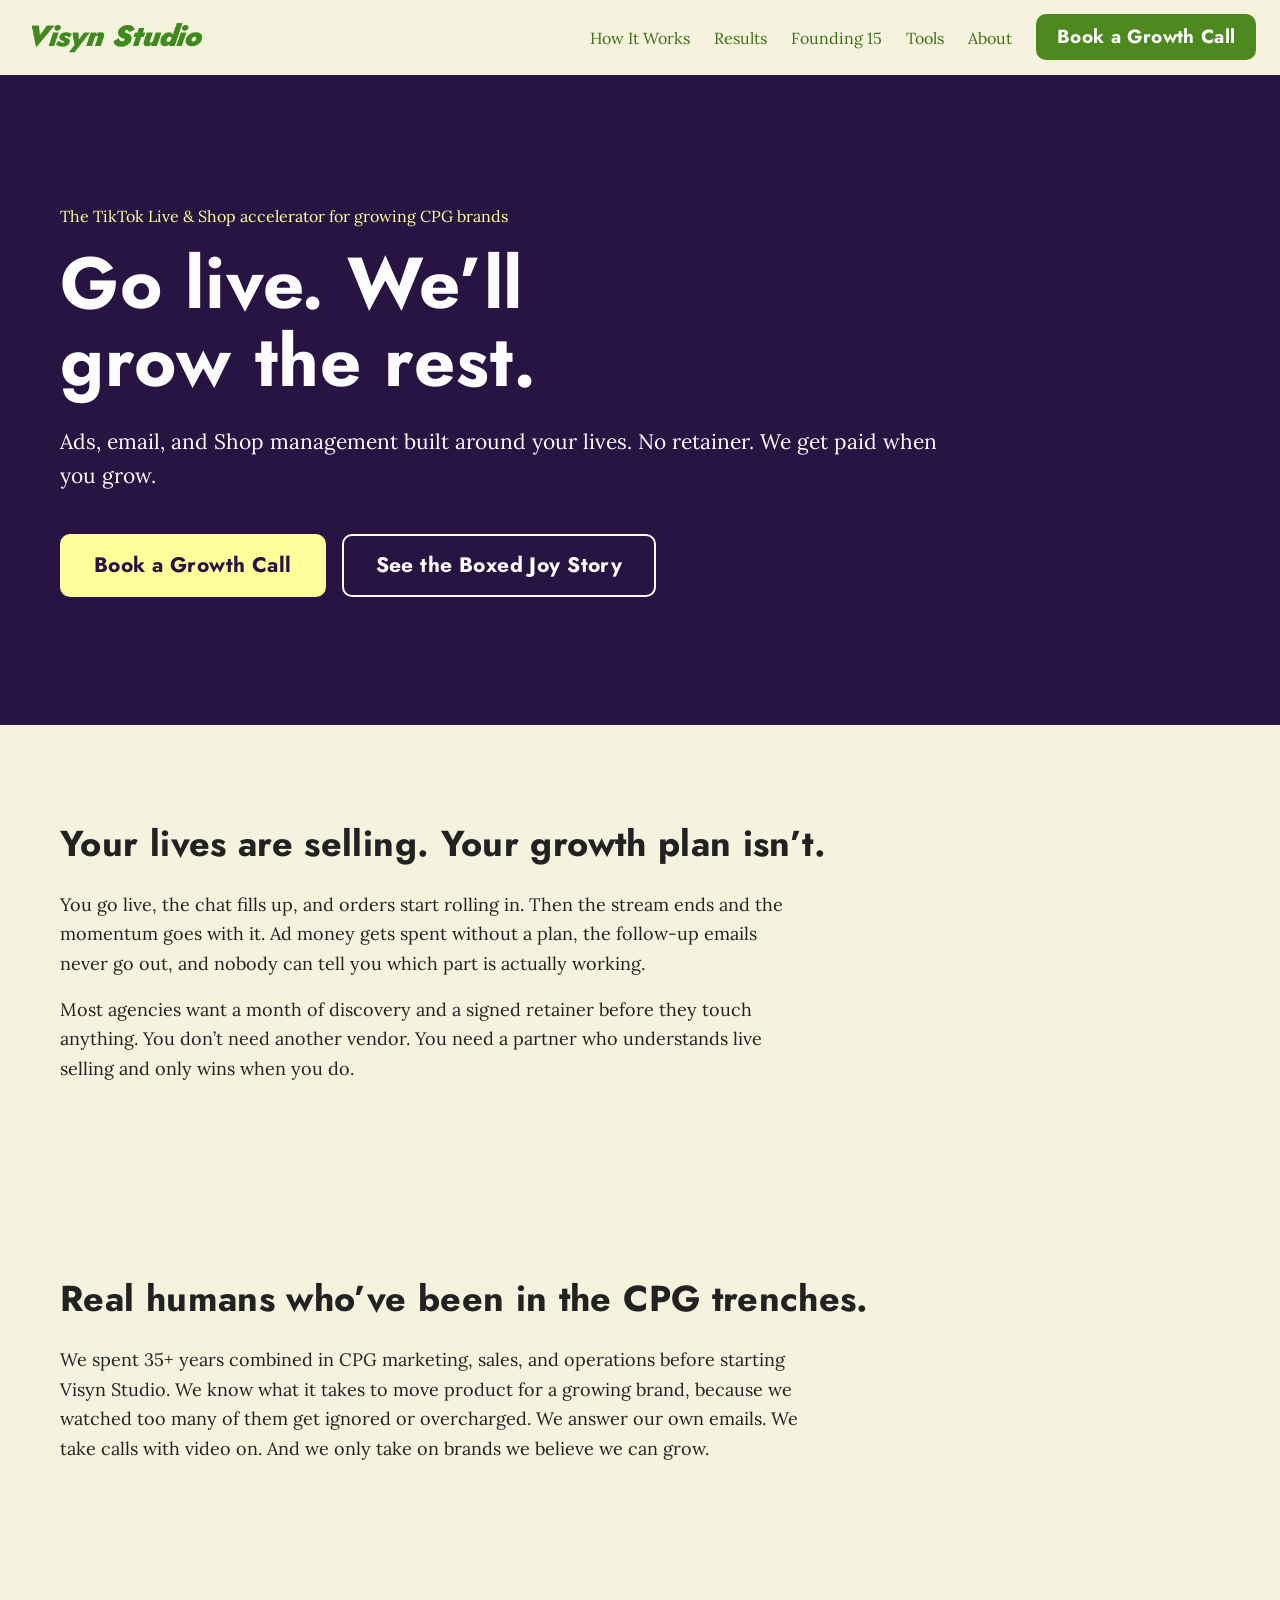
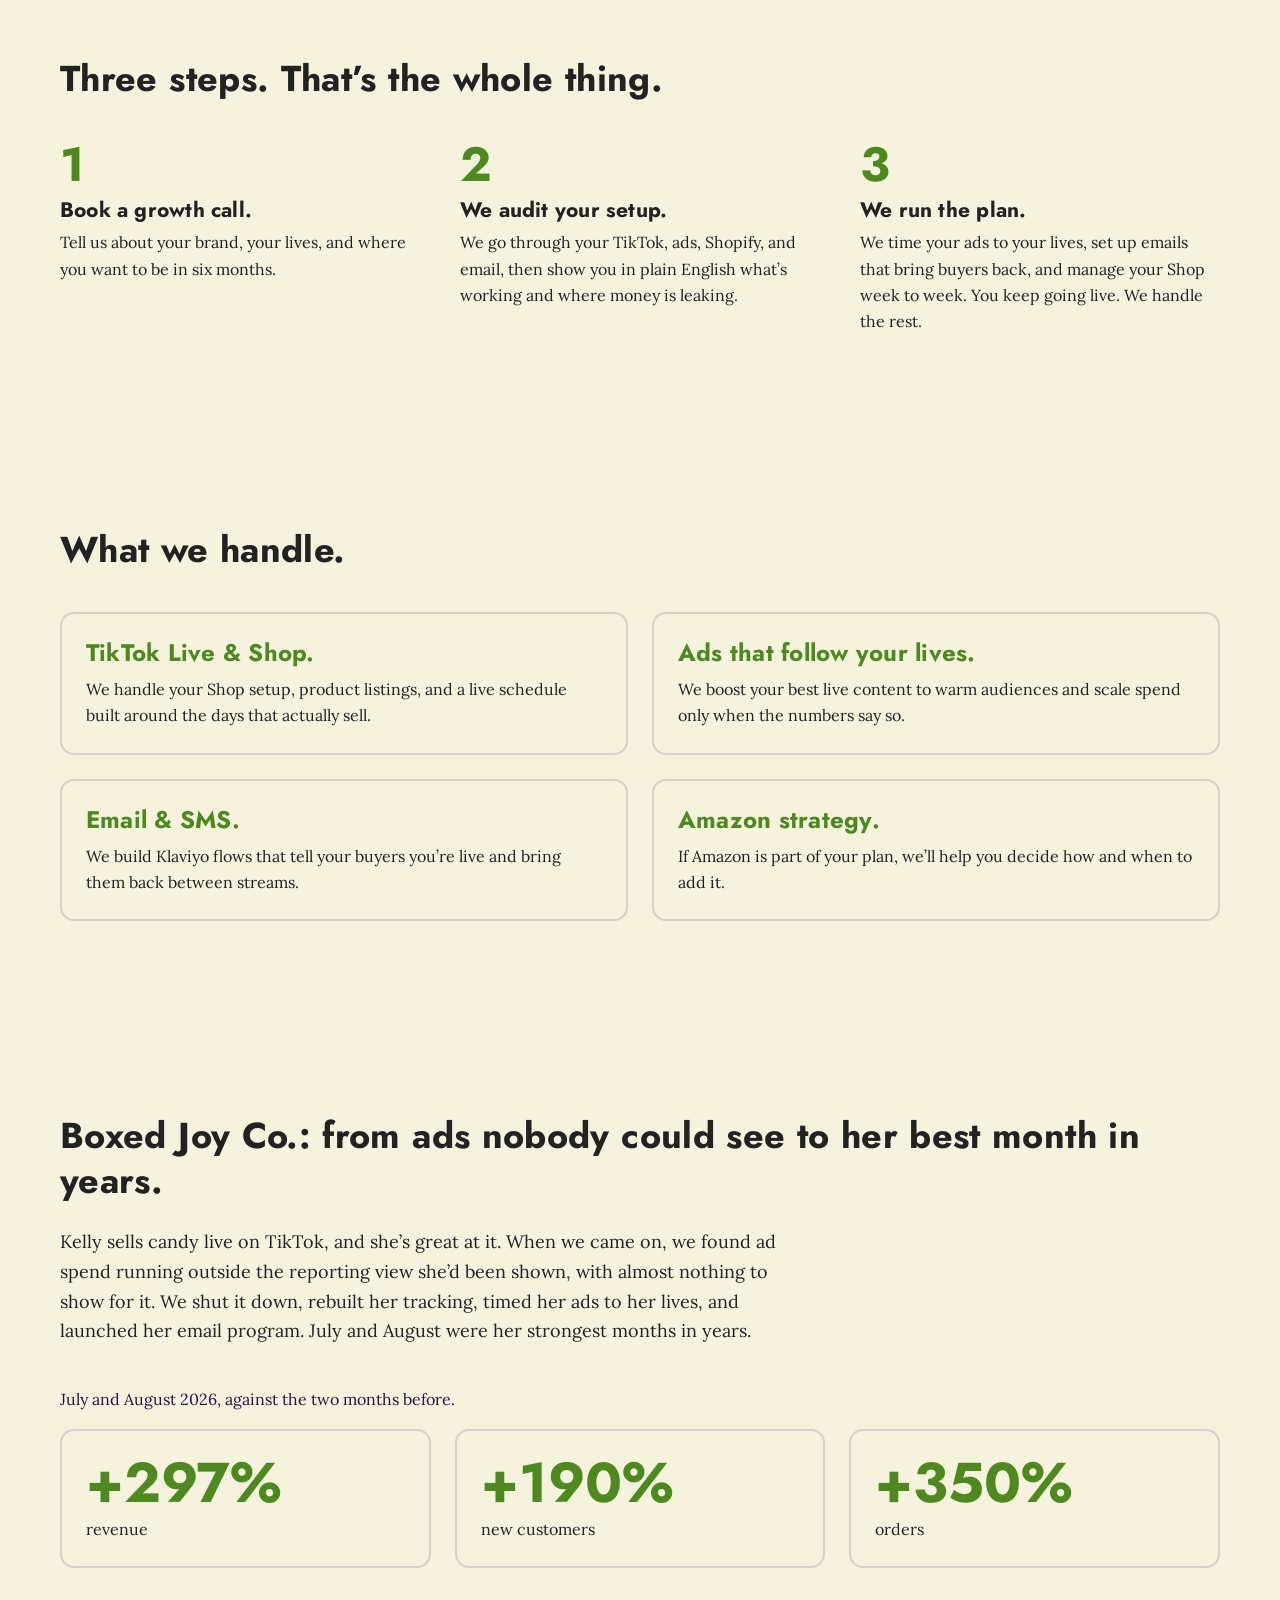
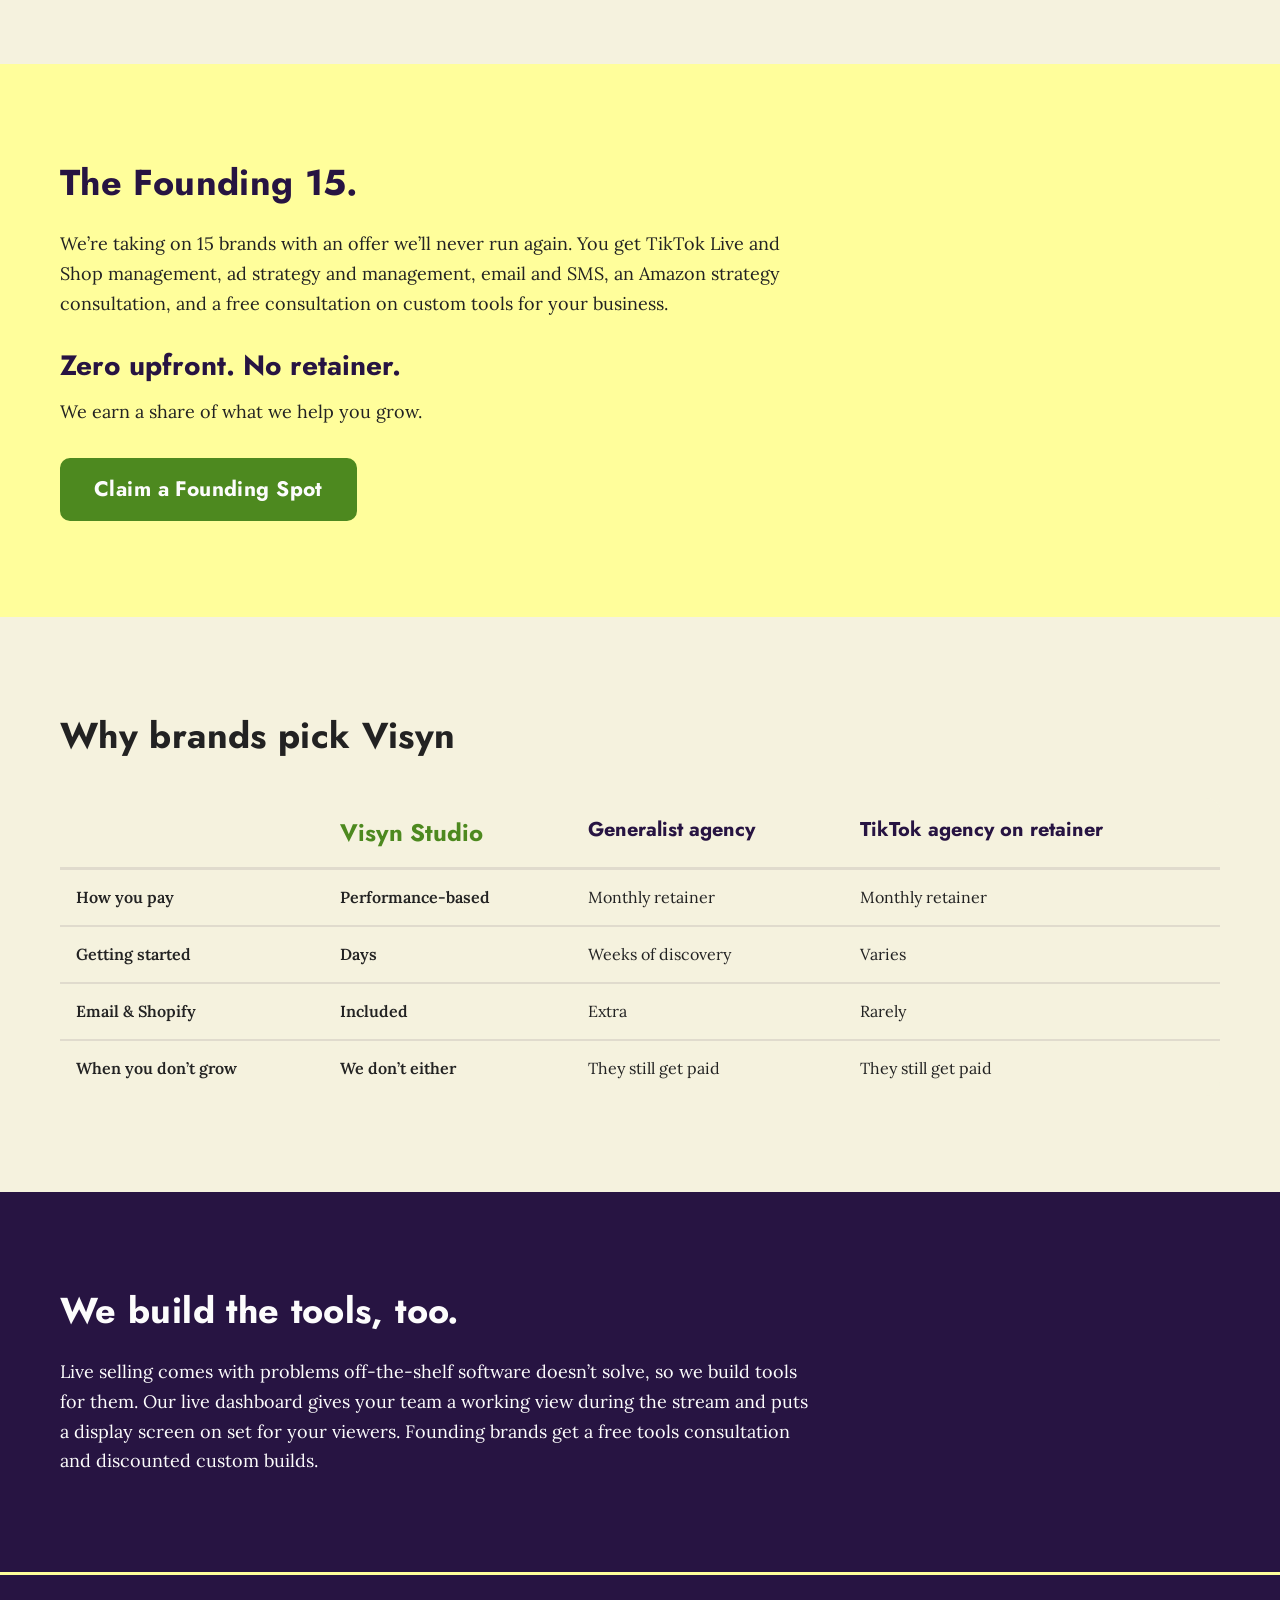
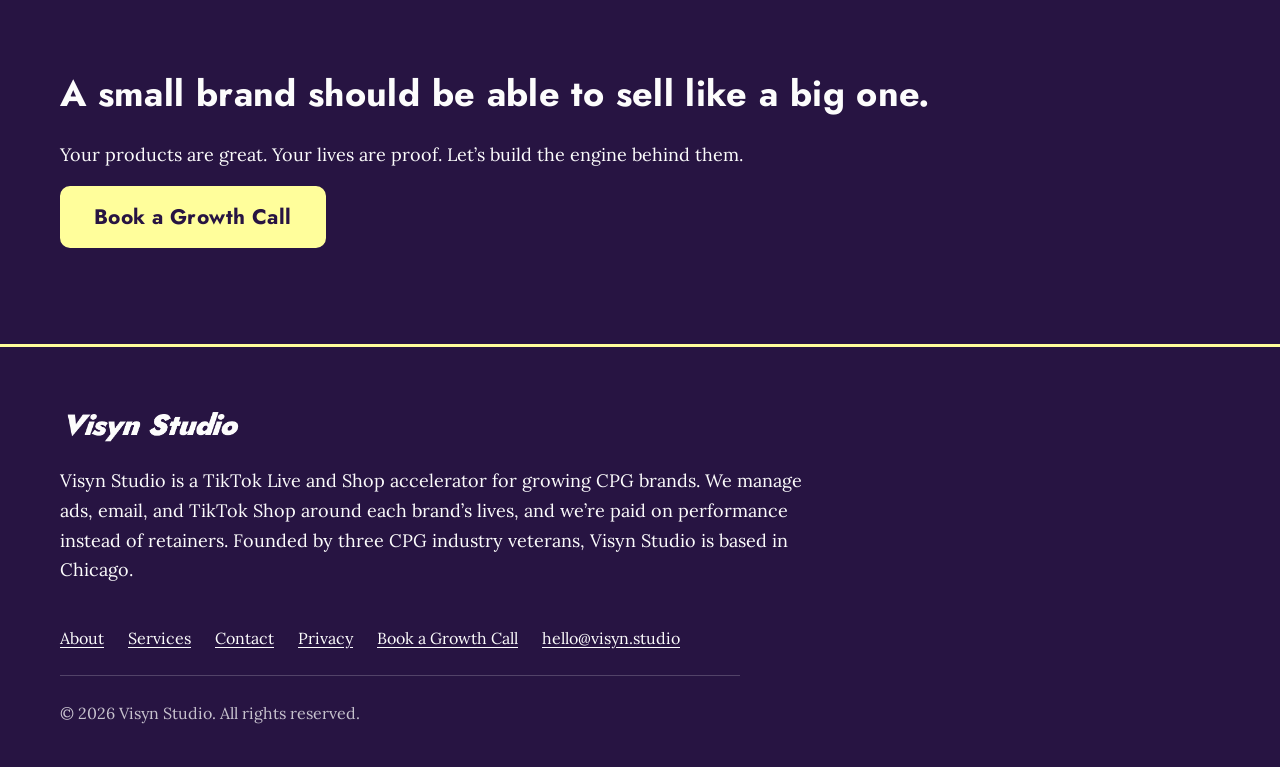
==== commit 100b6850: "Add a short privacy policy page New /privacy page covering only what the site actually does: Google " ====
--- a/index.html
+++ b/index.html
@@ -1,6 +1,16 @@
 <!DOCTYPE html>
 <html lang="en">
 <head>
+<!-- Google tag (gtag.js) -->
+<script async src="https://www.googletagmanager.com/gtag/js?id=G-XNC56YQGF5"></script>
+<script>
+  window.dataLayer = window.dataLayer || [];
+  function gtag(){dataLayer.push(arguments);}
+  gtag('js', new Date());
+
+  gtag('config', 'G-XNC56YQGF5');
+</script>
+
   <meta charset="UTF-8">
   <meta name="viewport" content="width=device-width, initial-scale=1.0">
   <title>Visyn Studio | TikTok Live &amp; Shop Accelerator for Small CPG Brands</title>
@@ -274,6 +284,7 @@
       <li><a href="/about">About</a></li>
       <li><a href="/services">Services</a></li>
       <li><a href="/contact">Contact</a></li>
+      <li><a href="/privacy">Privacy</a></li>
       <li><a href="#" data-book>Book a Growth Call</a></li>
       <li><a href="mailto:hello@visyn.studio">hello@visyn.studio</a></li>
     </ul>
--- a/assets/css/styles.css
+++ b/assets/css/styles.css
@@ -712,6 +712,15 @@
   color: var(--moss);
 }
 .not-found p { max-width: 46ch; }
+
+/* -------------------------------------------------------------
+   17b. POLICY PAGE
+   ------------------------------------------------------------- */
+.policy h1 { font-size: var(--text-3xl); margin-bottom: var(--space-1); }
+.policy-updated { font-size: var(--text-sm); color: var(--amethyst); margin-bottom: var(--space-3); }
+.policy h2 { font-size: var(--text-xl); margin: var(--space-4) 0 var(--space-1); }
+.policy a { color: var(--amethyst); text-underline-offset: 3px; }
+.policy strong { font-weight: 600; }
 
 /* -------------------------------------------------------------
    18. RESPONSIVE
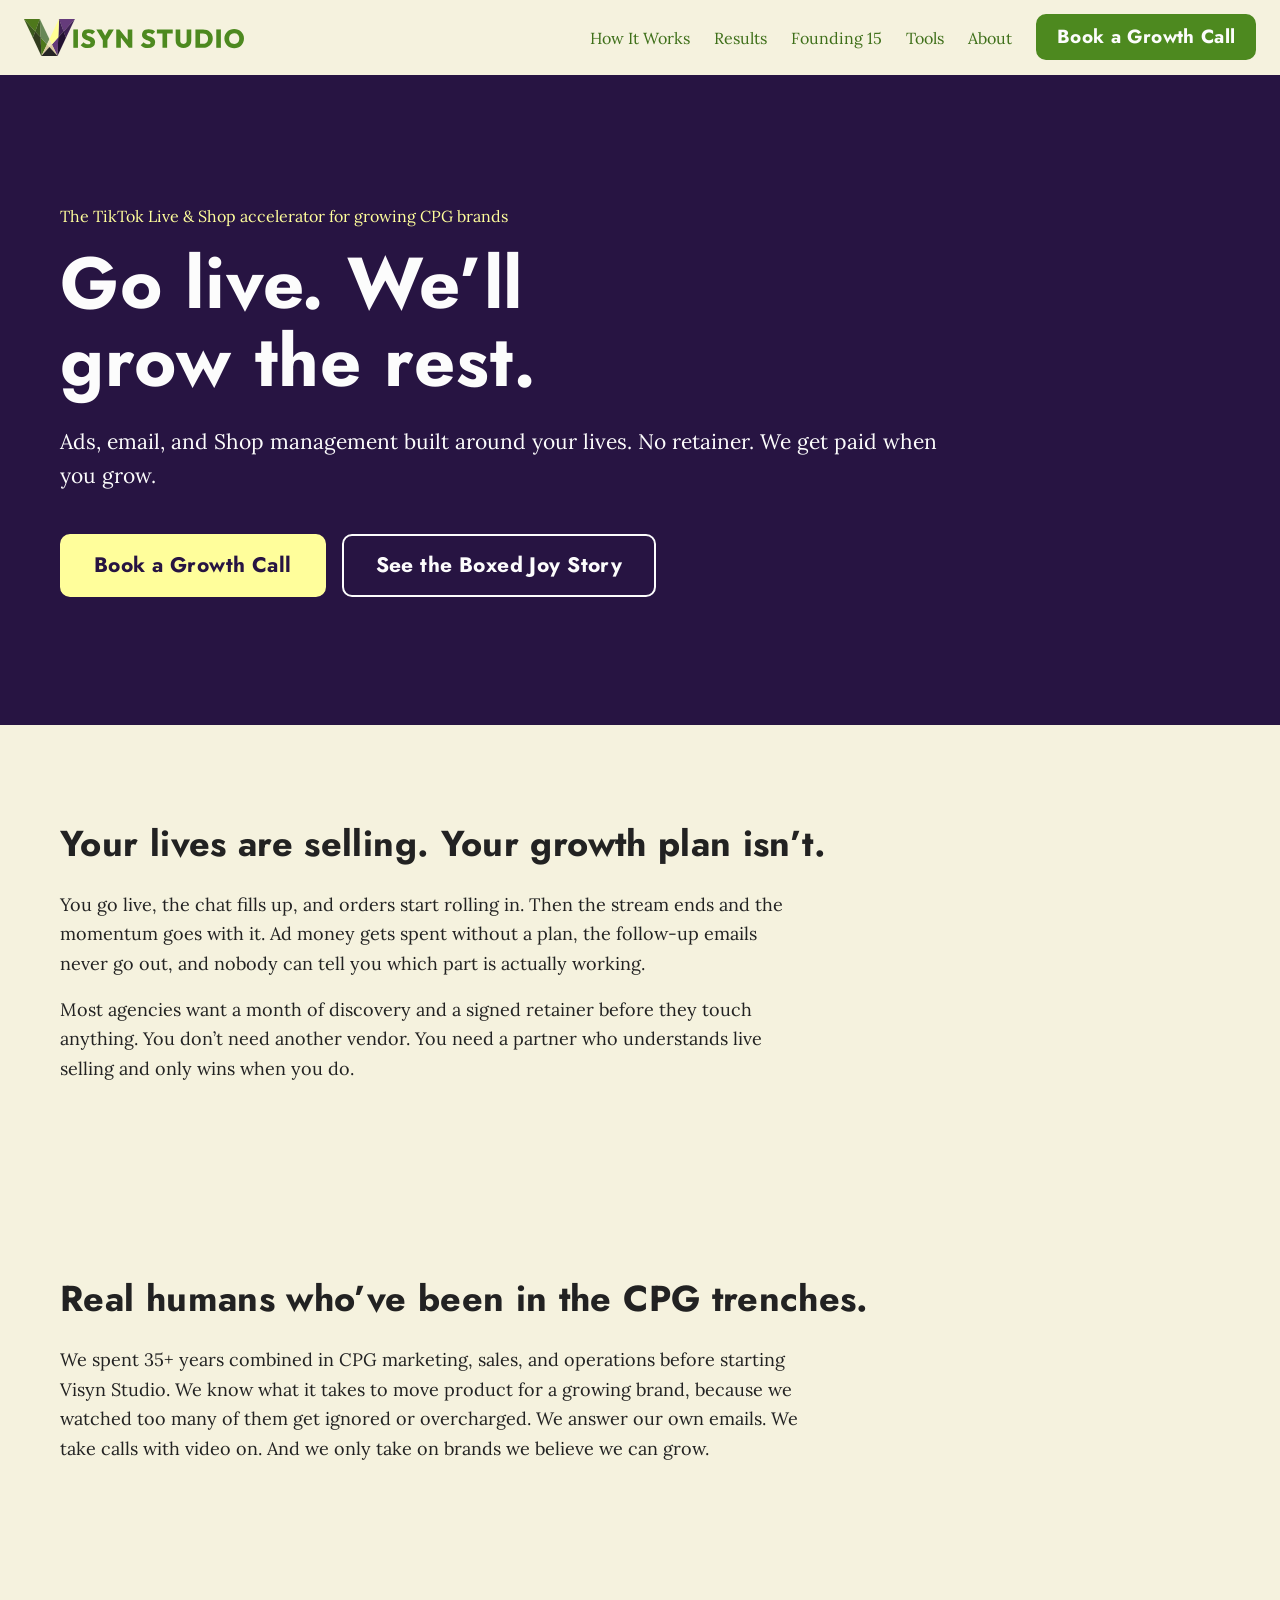
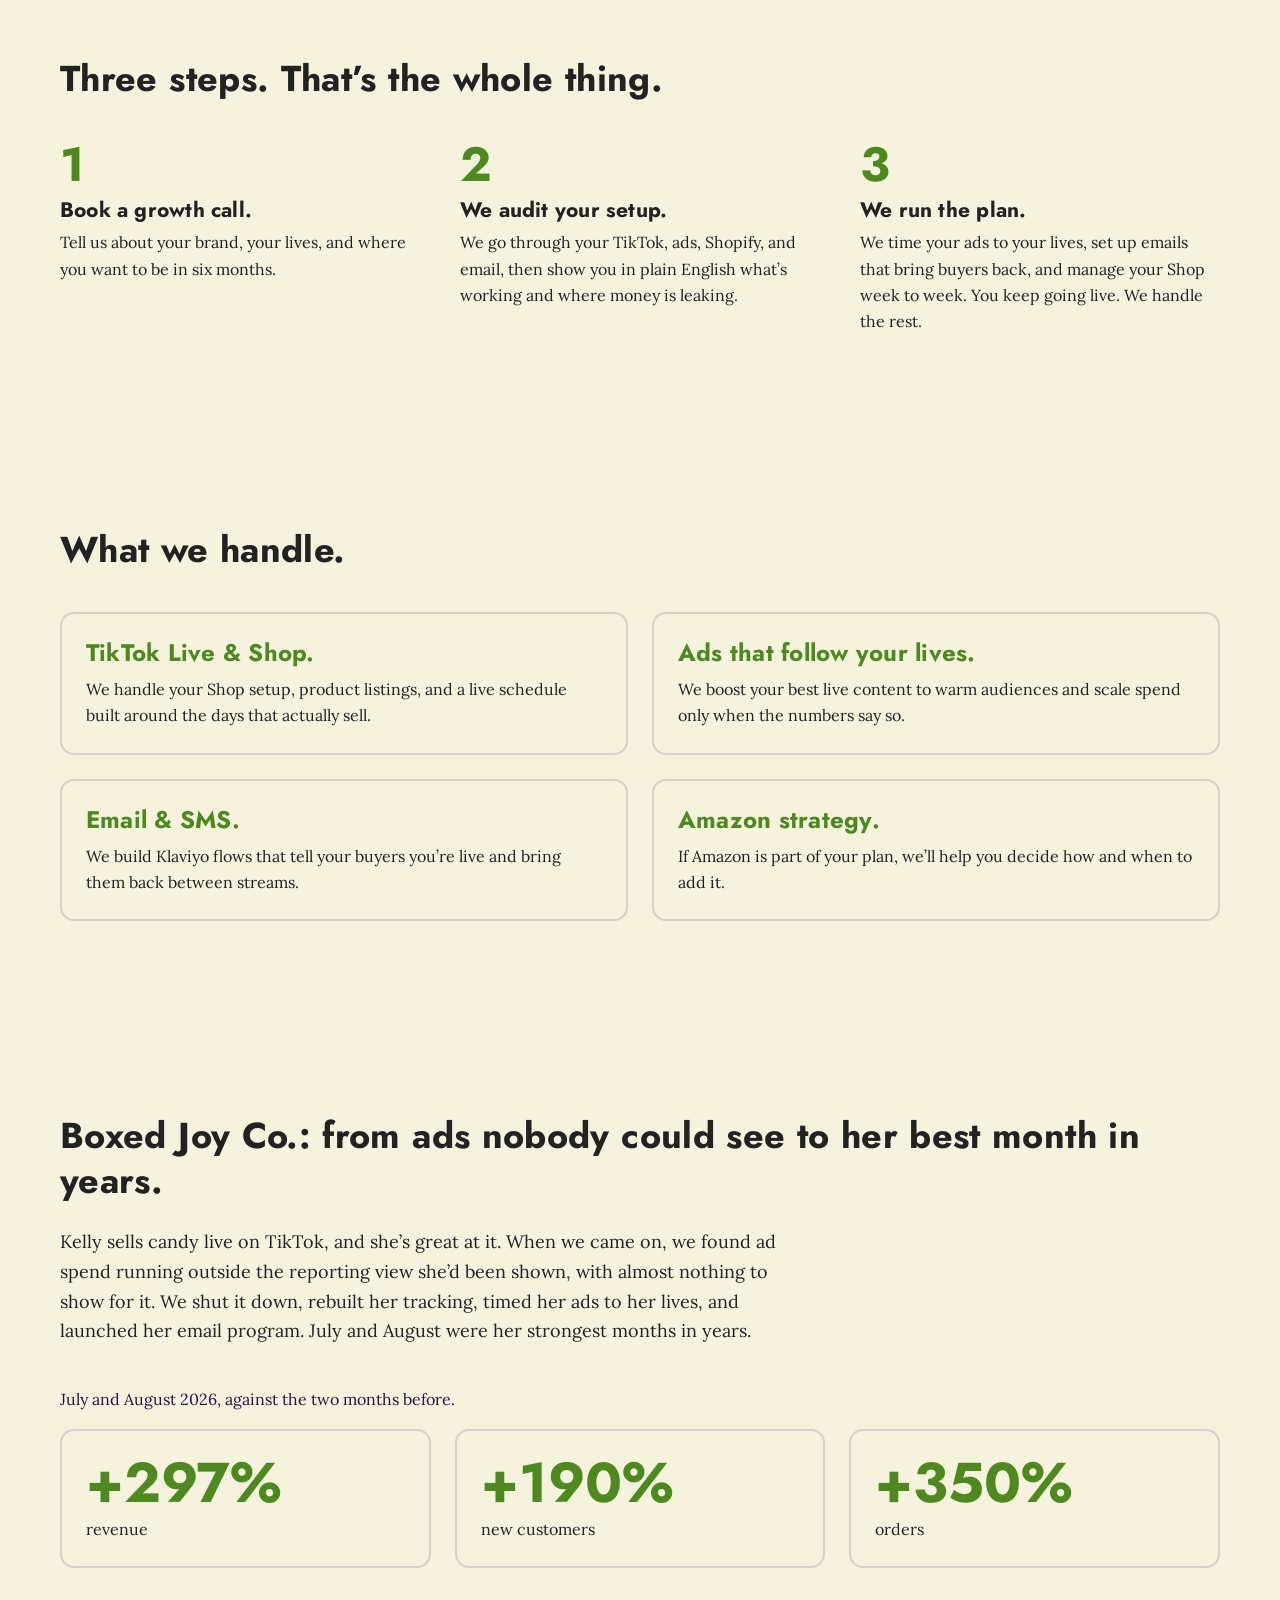
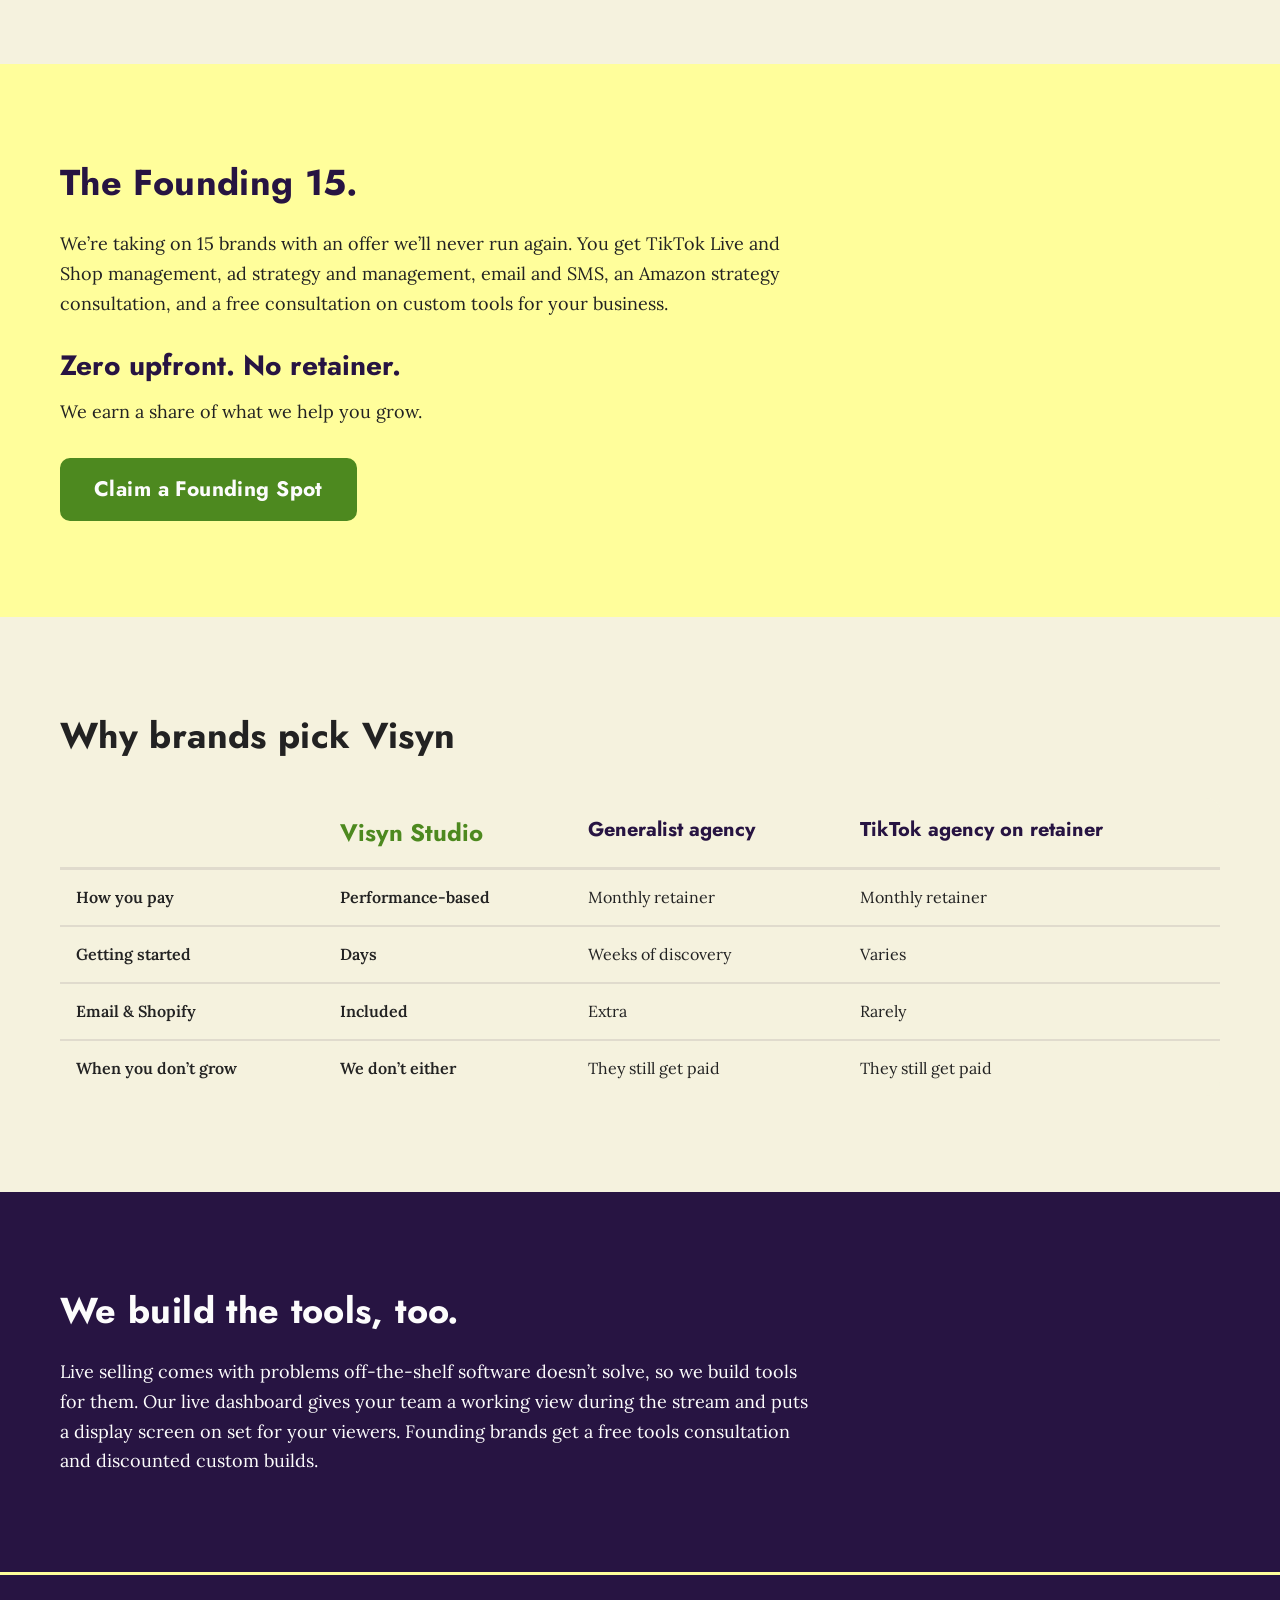
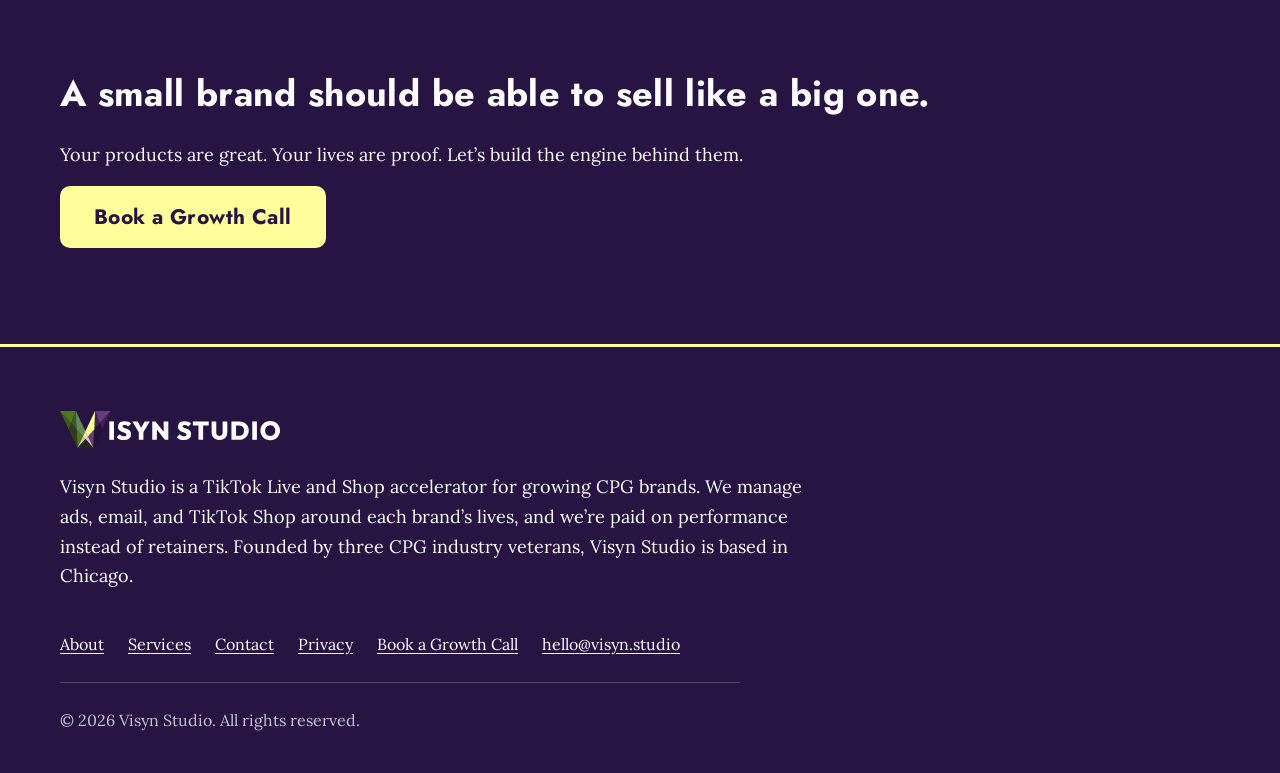
==== commit 886cce47: "Switch to the SVG prism logo Nav uses visyn-studio-logo.svg and the Amethyst footer and OG image use" ====
--- a/index.html
+++ b/index.html
@@ -37,7 +37,7 @@
      ============================================= -->
 <nav class="nav" id="nav">
   <a href="/" class="nav-logo" aria-label="Visyn Studio — home">
-    <img src="assets/img/visyn-studio-logo.png" alt="Visyn Studio" width="627" height="105">
+    <img src="assets/img/logo/visyn-studio-logo.svg" alt="Visyn Studio" width="1872" height="314">
   </a>
   <button class="nav-hamburger" id="nav-hamburger" aria-label="Open menu" aria-expanded="false" aria-controls="nav-links">
     <span></span><span></span><span></span>
@@ -278,7 +278,7 @@
      ============================================= -->
 <footer class="footer">
   <div class="footer-inner">
-    <img src="assets/img/visyn-studio-logo-reversed.png" alt="Visyn Studio" class="footer-logo" width="627" height="105">
+    <img src="assets/img/logo/visyn-studio-logo-dark-bg.svg" alt="Visyn Studio" class="footer-logo" width="1872" height="314">
     <p class="footer-blurb">Visyn Studio is a TikTok Live and Shop accelerator for growing CPG brands. We manage ads, email, and TikTok Shop around each brand’s lives, and we’re paid on performance instead of retainers. Founded by three CPG industry veterans, Visyn Studio is based in Chicago.</p>
     <ul class="footer-links">
       <li><a href="/about">About</a></li>
--- a/assets/css/styles.css
+++ b/assets/css/styles.css
@@ -59,10 +59,10 @@
   --space-6: 6rem;
   --space-7: 8rem;
 
-  /* Logo display widths. The supplied artwork carries ~7% transparent
-     padding, so these run a little wider than the ink itself. */
-  --logo-w:       184px;
-  --logo-w-small: 152px;
+  /* Logo display widths. In the SVG lockup the prism V is nearly twice the
+     height of the wordmark, so these run wide to keep the letters legible. */
+  --logo-w:       220px;
+  --logo-w-small: 176px;
 
   --container:     1160px;
   --container-pad: 1.5rem;
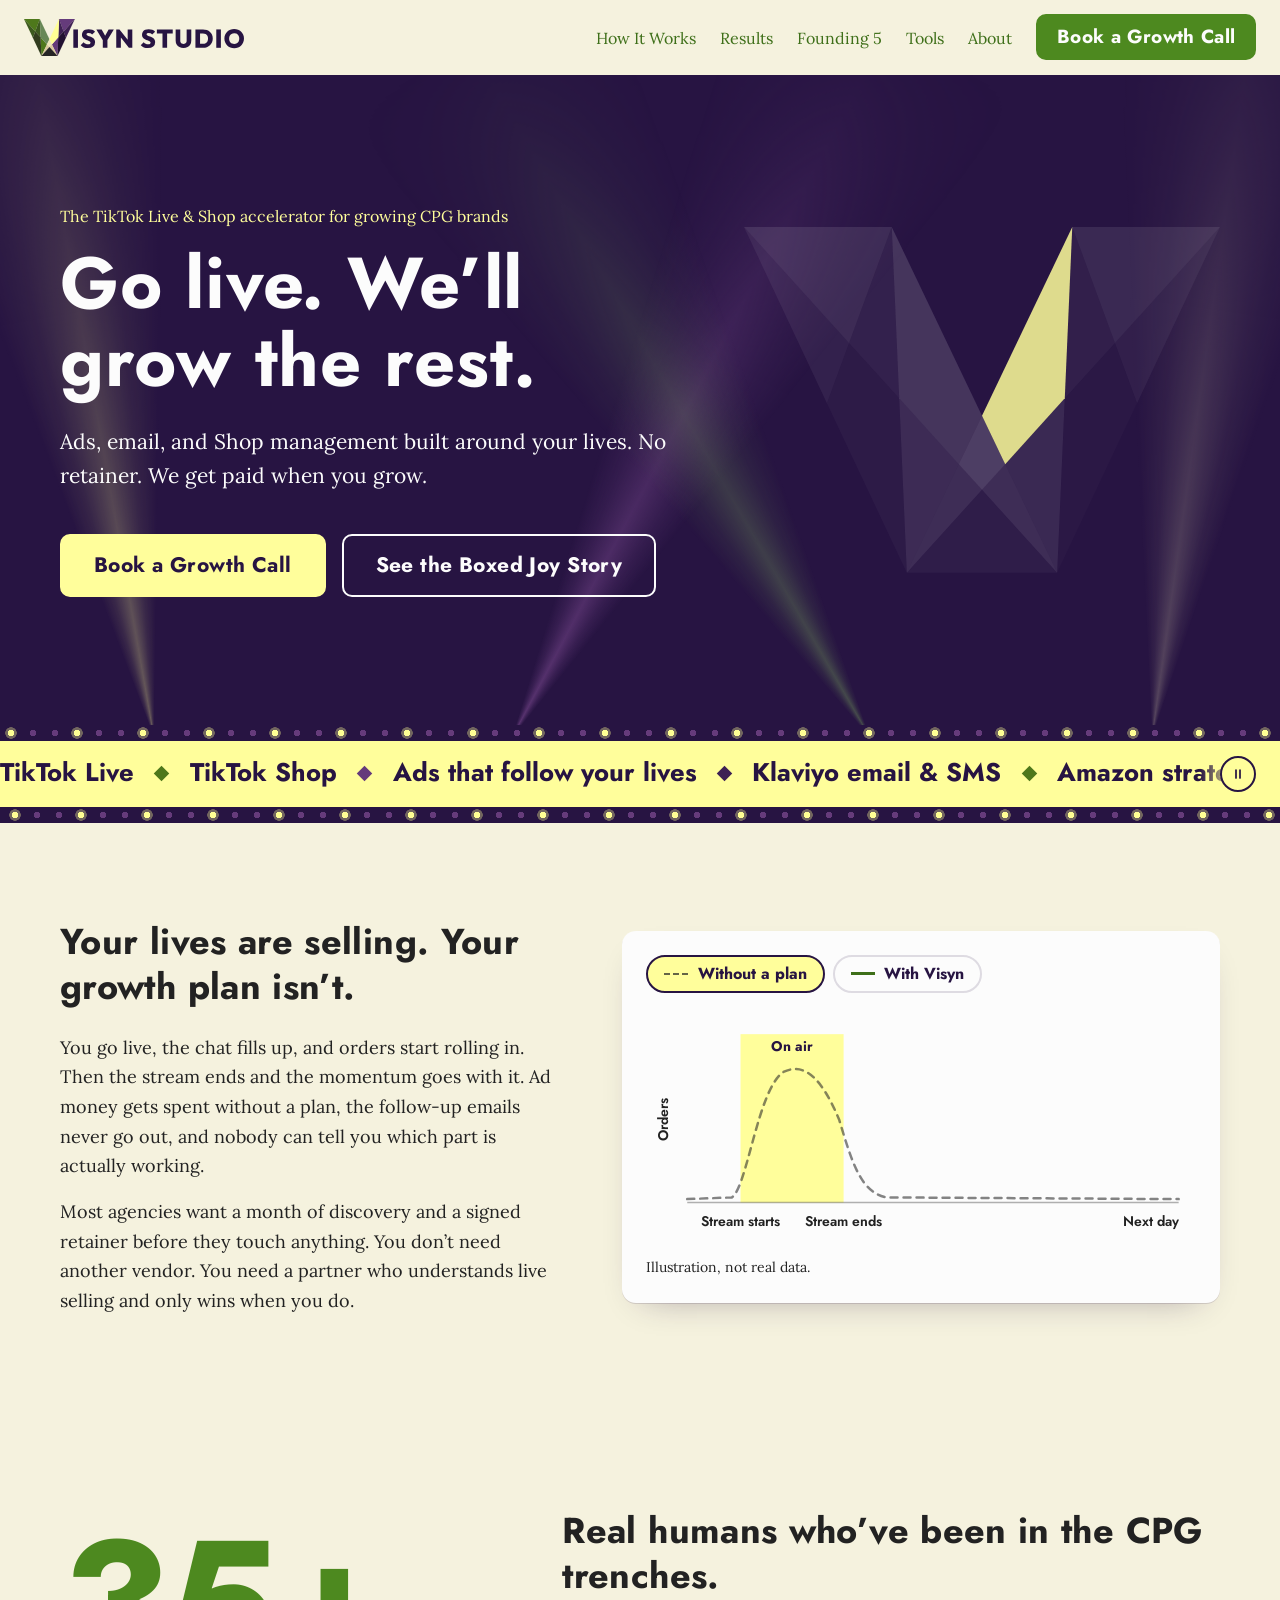
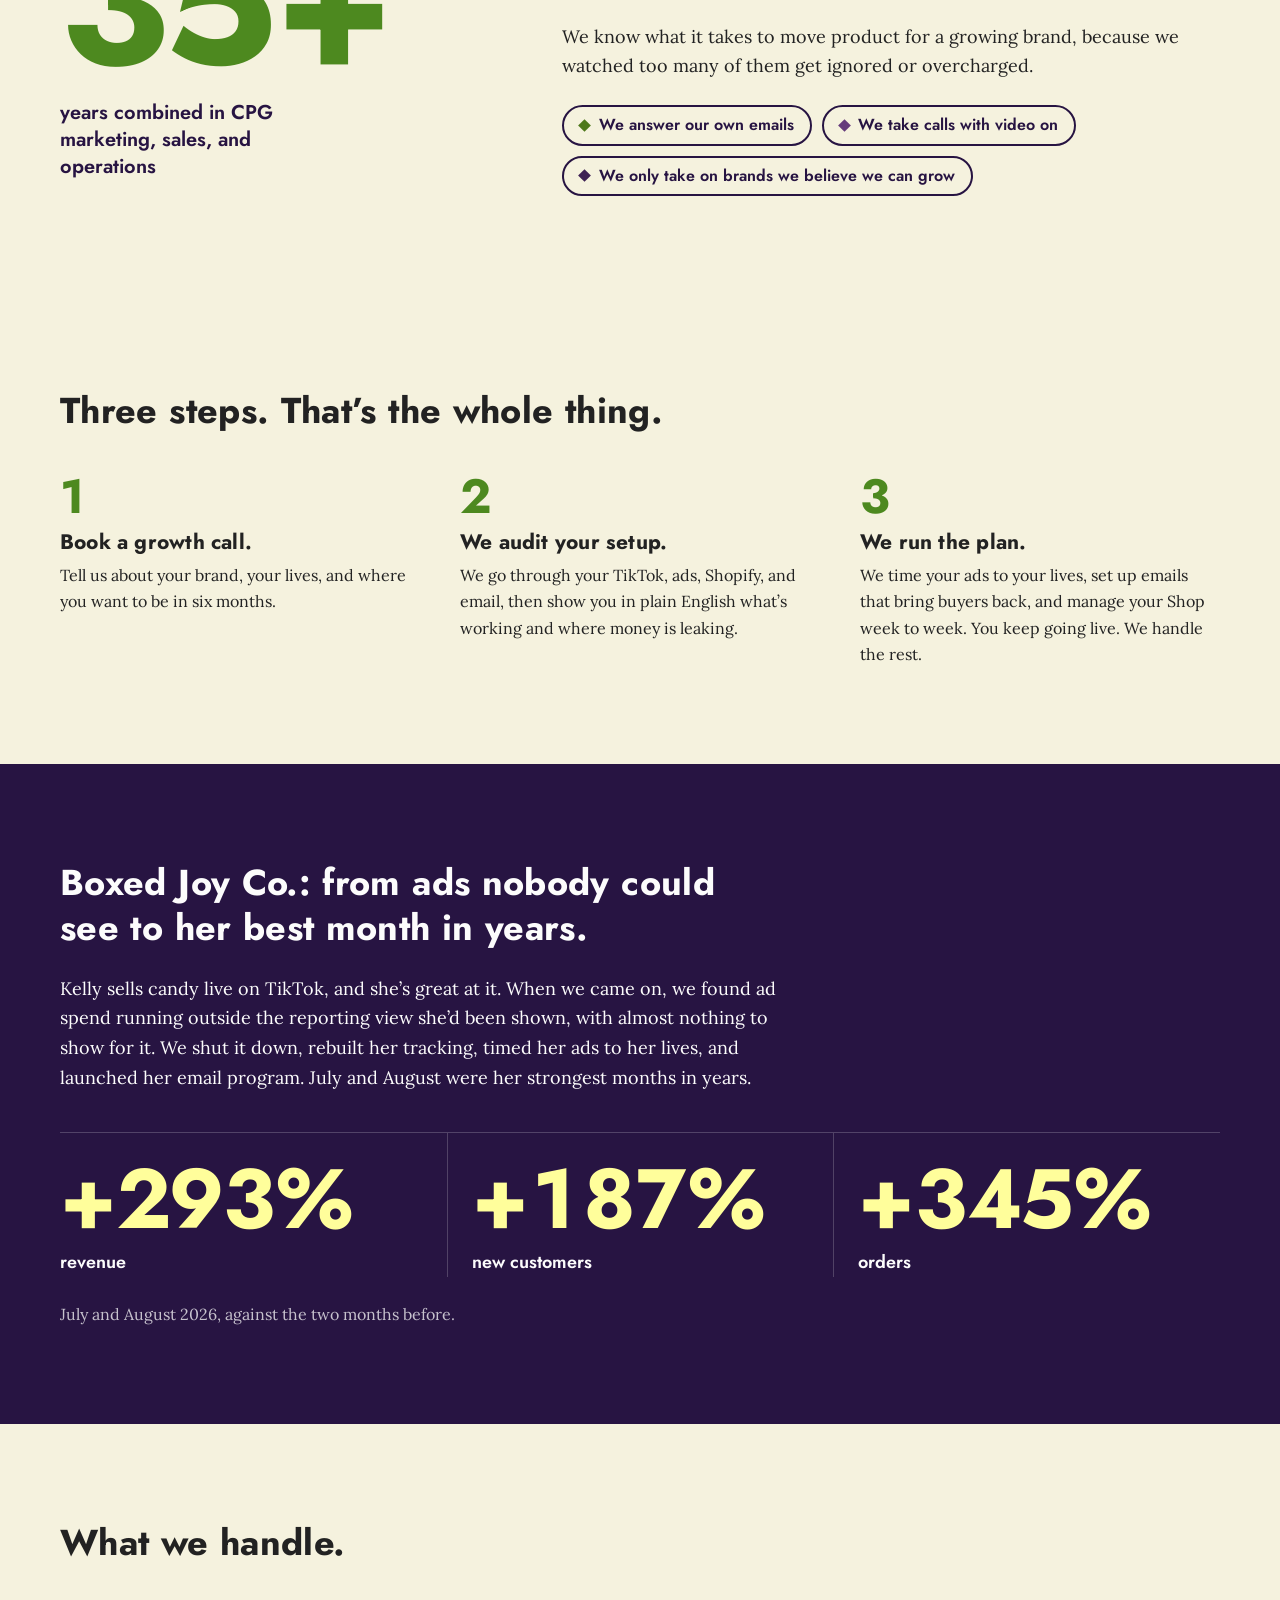
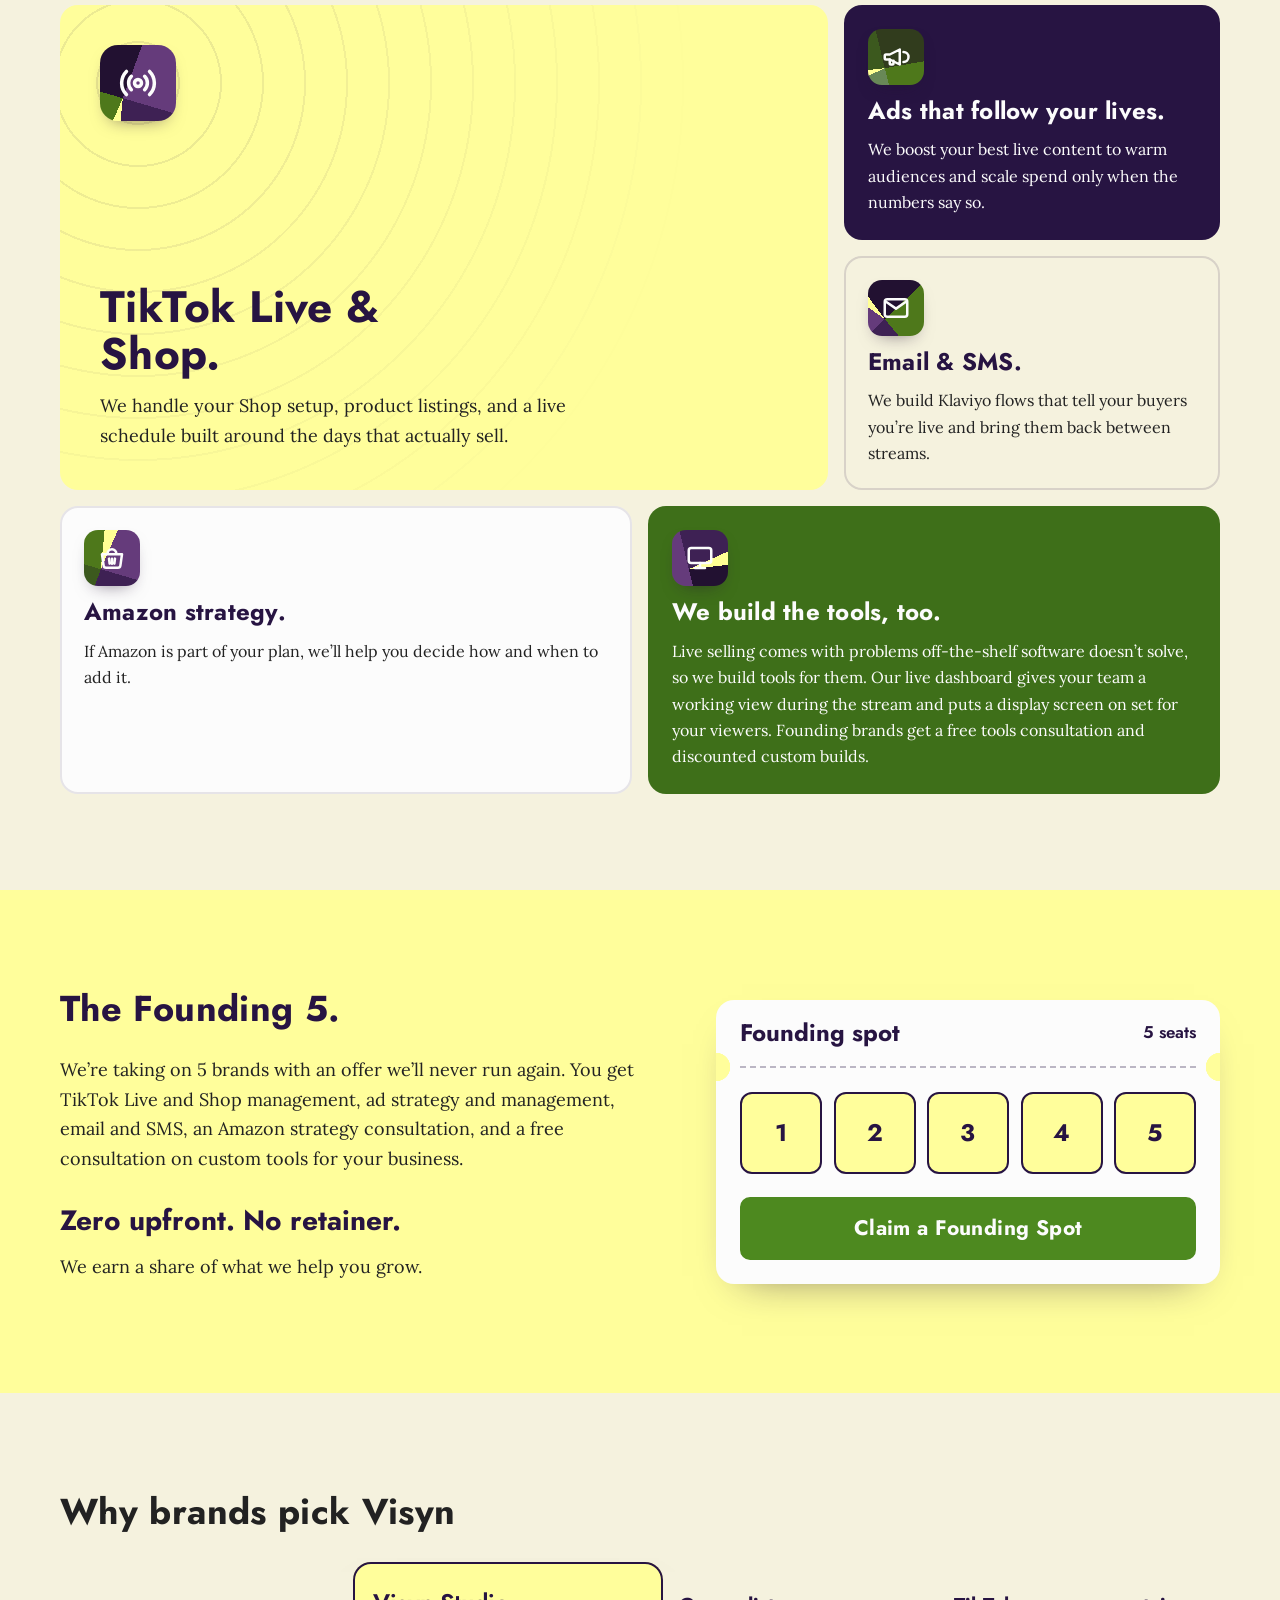
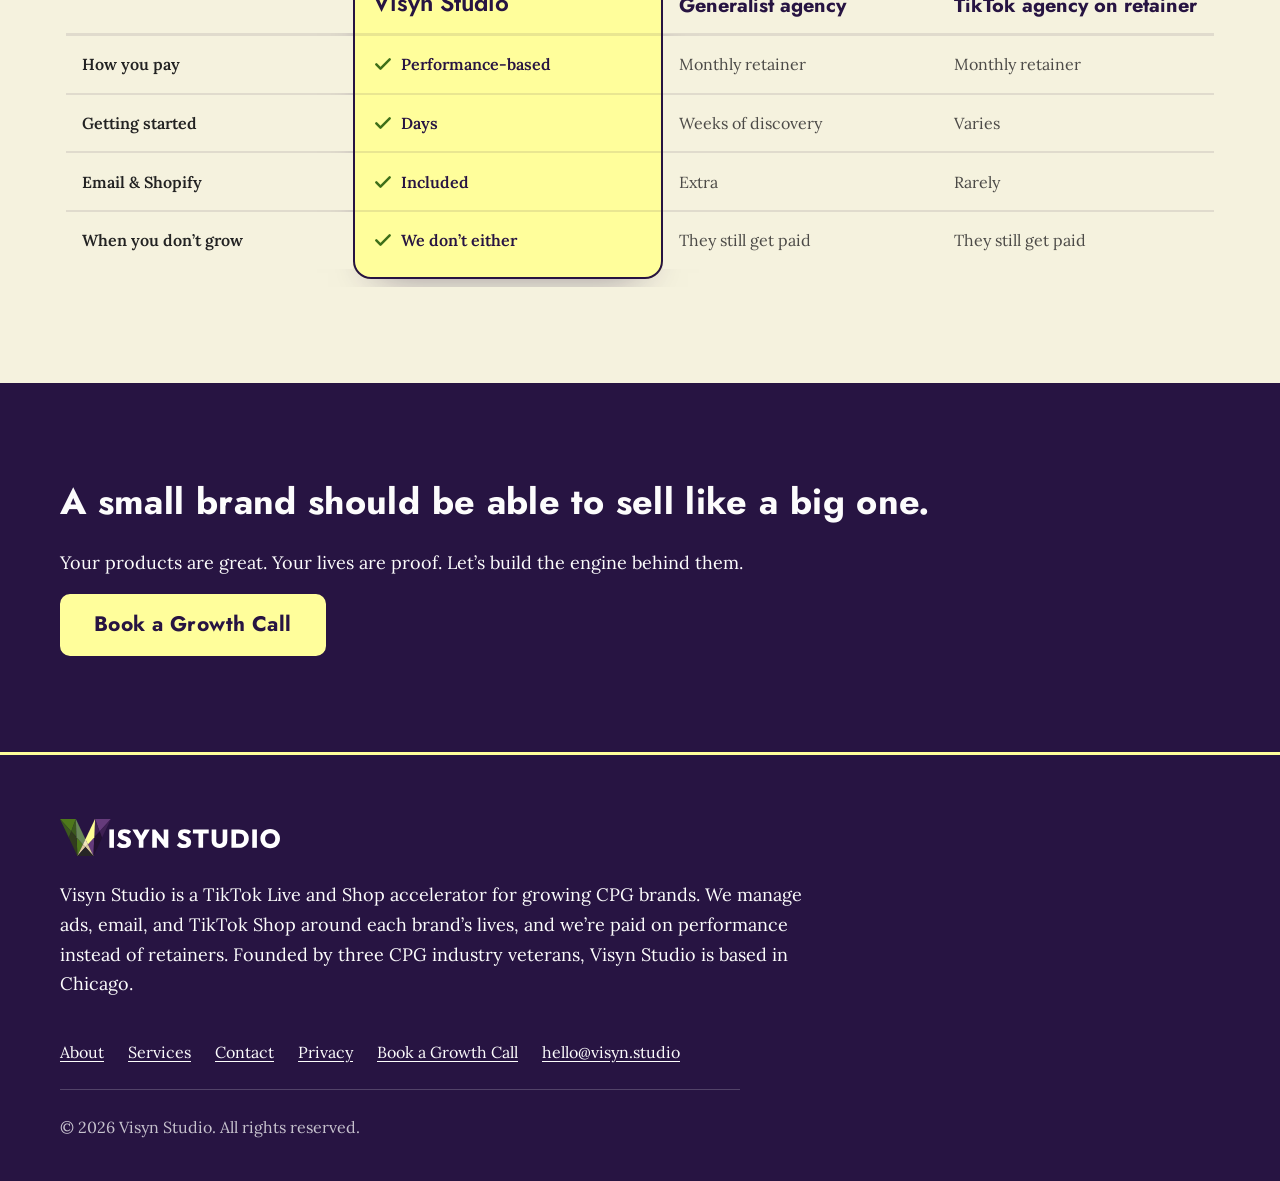
==== commit f8d36c11: "Homepage refresh: spotlights, marquee strip, drawn chart, Founding 5 Implements Section Lab ideas 1," ====
--- a/index.html
+++ b/index.html
@@ -45,7 +45,7 @@
   <ul class="nav-links" id="nav-links">
     <li><a href="#how-it-works">How It Works</a></li>
     <li><a href="#results">Results</a></li>
-    <li><a href="#founding-15">Founding 15</a></li>
+    <li><a href="#founding-5">Founding 5</a></li>
     <li><a href="#tools">Tools</a></li>
     <li><a href="/about">About</a></li>
   </ul>
@@ -56,37 +56,133 @@
 
 <!-- =============================================
      HERO — Amethyst / Near White / Lime Cream CTA
+     Spotlights in the logo's prism colours sweep up from the
+     bottom edge; the prism V sits on the right. Both are
+     decorative, pause with the motion button in the services
+     strip, and hold still under prefers-reduced-motion.
      ============================================= -->
 <section class="hero" id="top">
+  <div class="hero-lights" aria-hidden="true">
+    <span class="beam beam--lime"></span>
+    <span class="beam beam--violet"></span>
+    <span class="beam beam--green"></span>
+    <span class="beam beam--cream"></span>
+  </div>
   <div class="hero-inner">
-    <p class="hero-eyebrow">The TikTok Live &amp; Shop accelerator for growing CPG brands</p>
-    <h1 class="hero-headline">Go live. We’ll grow the rest.</h1>
-    <p class="hero-subhead">Ads, email, and Shop management built around your lives. No retainer. We get paid when you grow.</p>
-    <div class="hero-ctas">
-      <a href="#" data-book class="btn btn--lime btn--large">Book a Growth Call</a>
-      <a href="#results" class="btn btn--ghost-light btn--large">See the Boxed Joy Story</a>
-    </div>
-  </div>
-</section>
-
-<!-- =============================================
-     THE PROBLEM — Eggshell
+    <div class="hero-copy">
+      <p class="hero-eyebrow">The TikTok Live &amp; Shop accelerator for growing CPG brands</p>
+      <h1 class="hero-headline">Go live. We’ll grow the rest.</h1>
+      <p class="hero-subhead">Ads, email, and Shop management built around your lives. No retainer. We get paid when you grow.</p>
+      <div class="hero-ctas">
+        <a href="#" data-book class="btn btn--lime btn--large">Book a Growth Call</a>
+        <a href="#results" class="btn btn--ghost-light btn--large">See the Boxed Joy Story</a>
+      </div>
+    </div>
+    <!-- The facets of the logo's prism V, enlarged. -->
+    <svg class="hero-prism" viewBox="0 0 432.4 314.1" aria-hidden="true" focusable="false">
+      <path class="facet" style="--o:.10" d="M134.2 0 L0 0 L95.44 105.37Z M147.9 314.1 L195.12 215.42 L140.99 155.66Z"/>
+      <path class="facet" style="--o:.06" d="M0 0 L75.34 160 L95.44 105.37Z M134.2 0 L95.44 105.37 L140.99 155.66Z"/>
+      <path class="facet" style="--o:.03" d="M75.34 160 L147.9 314.1 L140.99 155.66 L95.44 105.37Z"/>
+      <path class="facet facet--glint" style="--o:.14" d="M216.2 171.37 L134.2 0 L140.99 155.66 L195.12 215.42Z"/>
+      <path class="facet" style="--o:.09" d="M432.4 0 L298.2 0 L336.96 105.37Z M237.28 215.42 L284.5 314.1 L291.41 155.66Z"/>
+      <path class="facet facet--glint" style="--o:.05" d="M357.06 160 L432.4 0 L336.96 105.37Z M298.2 0 L291.41 155.66 L336.96 105.37Z"/>
+      <path class="facet" style="--o:.02" d="M284.5 314.1 L357.06 160 L336.96 105.37 L291.41 155.66Z"/>
+      <path class="facet facet--lime" style="--o:.85" d="M216.2 171.37 L237.28 215.42 L291.41 155.66 L298.2 0Z"/>
+      <path class="facet facet--glint" style="--o:.18" d="M237.28 215.42 L216.2 171.37 L195.12 215.42 L216.2 238.69Z"/>
+      <path class="facet" style="--o:.11" d="M284.5 314.1 L237.28 215.42 L216.2 238.69Z M195.12 215.42 L147.9 314.1 L216.2 238.69Z"/>
+      <path class="facet" style="--o:.04" d="M147.9 314.1 L284.5 314.1 L216.2 238.69Z"/>
+    </svg>
+  </div>
+</section>
+
+<!-- =============================================
+     SERVICES STRIP — Lime Cream, framed by marquee bulbs
+     The scrolling track is decorative; screen readers get the
+     plain list instead.
+     ============================================= -->
+<div class="strip" id="services-strip">
+  <p class="sr-only">What we handle: TikTok Live, TikTok Shop, ads that follow your lives, Klaviyo email and SMS, Amazon strategy, and custom live tools.</p>
+  <div class="strip-window" aria-hidden="true">
+    <div class="strip-track">
+      <div class="strip-item">TikTok Live<i></i>TikTok Shop<i></i>Ads that follow your lives<i></i>Klaviyo email &amp; SMS<i></i>Amazon strategy<i></i>Custom live tools<i></i></div>
+      <div class="strip-item">TikTok Live<i></i>TikTok Shop<i></i>Ads that follow your lives<i></i>Klaviyo email &amp; SMS<i></i>Amazon strategy<i></i>Custom live tools<i></i></div>
+    </div>
+  </div>
+  <button type="button" class="motion-toggle" id="motion-toggle" aria-pressed="false" aria-label="Pause animations" title="Pause animations">
+    <svg class="icon-pause" viewBox="0 0 24 24" aria-hidden="true" focusable="false"><path d="M9 6v12M15 6v12"/></svg>
+    <svg class="icon-play" viewBox="0 0 24 24" aria-hidden="true" focusable="false"><path d="M8 5.5v13l10.5-6.5z"/></svg>
+  </button>
+</div>
+
+<!-- =============================================
+     THE PROBLEM — Eggshell, with an illustrative chart
+     The chart draws itself when it scrolls into view. The toggle
+     switches between the two lines.
      ============================================= -->
 <section class="section">
-  <div class="section-inner prose">
-    <h2 class="section-title">Your lives are selling. Your growth plan isn’t.</h2>
-    <p>You go live, the chat fills up, and orders start rolling in. Then the stream ends and the momentum goes with it. Ad money gets spent without a plan, the follow-up emails never go out, and nobody can tell you which part is actually working.</p>
-    <p>Most agencies want a month of discovery and a signed retainer before they touch anything. You don’t need another vendor. You need a partner who understands live selling and only wins when you do.</p>
-  </div>
-</section>
-
-<!-- =============================================
-     THE GUIDE — Eggshell
+  <div class="section-inner problem">
+    <div class="prose">
+      <h2 class="section-title">Your lives are selling. Your growth plan isn’t.</h2>
+      <p>You go live, the chat fills up, and orders start rolling in. Then the stream ends and the momentum goes with it. Ad money gets spent without a plan, the follow-up emails never go out, and nobody can tell you which part is actually working.</p>
+      <p>Most agencies want a month of discovery and a signed retainer before they touch anything. You don’t need another vendor. You need a partner who understands live selling and only wins when you do.</p>
+    </div>
+
+    <figure class="chart" id="problem-chart">
+      <div class="chart-toggle" role="group" aria-label="Lines shown on the chart">
+        <button type="button" class="chart-btn" data-show="without" aria-pressed="false"><i class="swatch swatch--dash" aria-hidden="true"></i>Without a plan</button>
+        <button type="button" class="chart-btn" data-show="with" aria-pressed="true"><i class="swatch" aria-hidden="true"></i>With Visyn</button>
+      </div>
+      <div class="chart-plot">
+        <svg viewBox="0 0 640 260" preserveAspectRatio="none" role="img" aria-label="Illustration: orders spike while a live stream is on air. Without a plan they fall to almost nothing once the stream ends. With Visyn they stay raised, with a bump when ads retarget live viewers and another when a “Missed the live?” email goes out.">
+          <defs>
+            <clipPath id="wipe-without"><rect class="chart-wipe chart-wipe--without" x="0" y="0" width="640" height="260"/></clipPath>
+            <clipPath id="wipe-with"><rect class="chart-wipe chart-wipe--with" x="0" y="0" width="640" height="260"/></clipPath>
+          </defs>
+          <rect class="chart-onair" x="110" y="20" width="120" height="196"/>
+          <line class="chart-axis" x1="48" y1="216" x2="620" y2="216"/>
+          <g clip-path="url(#wipe-without)">
+            <path class="chart-line chart-line--without" d="M48 212 L100 210 C118 198 130 84 160 64 C185 52 205 72 225 120 C240 170 250 204 280 210 L620 212"/>
+          </g>
+          <g clip-path="url(#wipe-with)">
+            <path class="chart-line chart-line--with" d="M48 212 L100 210 C118 198 130 84 160 64 C185 52 205 72 225 120 C238 150 262 166 300 168 C322 169 335 136 350 134 C368 133 380 163 410 168 C445 173 462 126 480 124 C500 122 515 158 560 164 L620 166"/>
+          </g>
+        </svg>
+        <!-- Labels and markers are HTML so they stay readable at any chart width.
+             Positions are percentages of the 640 x 260 viewBox. -->
+        <span class="chart-label chart-label--onair" style="--x:26.5625%;--y:13%" aria-hidden="true">On air</span>
+        <span class="chart-label chart-label--axis chart-label--start" style="--x:17.1875%;--y:91.5%" aria-hidden="true">Stream starts</span>
+        <span class="chart-label chart-label--axis chart-label--start" style="--x:35.9375%;--y:91.5%" aria-hidden="true">Stream ends</span>
+        <span class="chart-label chart-label--axis chart-label--end" style="--x:96.875%;--y:91.5%" aria-hidden="true">Next day</span>
+        <span class="chart-label chart-label--axis chart-label--y" style="--x:3.125%;--y:46%" aria-hidden="true">Orders</span>
+        <span class="chart-dot" style="--x:54.6875%;--y:51.54%;--i:0" aria-hidden="true"></span>
+        <span class="chart-dot" style="--x:75%;--y:47.69%;--i:1" aria-hidden="true"></span>
+        <span class="chart-note" style="--x:54.6875%;--y:73%;--i:0" aria-hidden="true">Ads retarget live viewers</span>
+        <span class="chart-note chart-note--high" style="--x:75%;--y:38%;--i:1" aria-hidden="true">“Missed the live?” email</span>
+      </div>
+      <figcaption class="chart-caption">Illustration, not real data.</figcaption>
+    </figure>
+  </div>
+</section>
+
+<!-- =============================================
+     THE GUIDE — Eggshell, led by the 35+ figure
+     No founder names or photos on the homepage; those live on About.
      ============================================= -->
 <section class="section">
-  <div class="section-inner prose">
-    <h2 class="section-title">Real humans who’ve been in the CPG trenches.</h2>
-    <p>We spent 35+ years combined in CPG marketing, sales, and operations before starting Visyn Studio. We know what it takes to move product for a growing brand, because we watched too many of them get ignored or overcharged. We answer our own emails. We take calls with video on. And we only take on brands we believe we can grow.</p>
+  <div class="section-inner guide">
+    <div class="guide-figure">
+      <p class="big-num"><span aria-hidden="true" data-count="35" data-suffix="+">35+</span><span class="sr-only">35+</span></p>
+      <p class="big-num-label">years combined in CPG marketing, sales, and operations</p>
+    </div>
+    <div class="prose">
+      <h2 class="section-title">Real humans who’ve been in the CPG trenches.</h2>
+      <p>We know what it takes to move product for a growing brand, because we watched too many of them get ignored or overcharged.</p>
+      <ul class="chips">
+        <li>We answer our own emails</li>
+        <li>We take calls with video on</li>
+        <li>We only take on brands we believe we can grow</li>
+      </ul>
+    </div>
   </div>
 </section>
 
@@ -118,145 +214,178 @@
 </section>
 
 <!-- =============================================
-     WHAT WE HANDLE — Eggshell, Moss card headers.
+     RESULTS — Amethyst band, Lime Cream figures
+     Moved up to follow How it works, so the proof follows the process.
+     ============================================= -->
+<section class="section section--dark results" id="results">
+  <div class="section-inner">
+    <h2 class="section-title">Boxed Joy Co.: from ads nobody could see to her best month in years.</h2>
+    <p class="results-lede">Kelly sells candy live on TikTok, and she’s great at it. When we came on, we found ad spend running outside the reporting view she’d been shown, with almost nothing to show for it. We shut it down, rebuilt her tracking, timed her ads to her lives, and launched her email program. July and August were her strongest months in years.</p>
+
+    <!-- Boxed Joy figures. Derived from the store's own order export for
+         May-Aug 2026: Jul+Aug against May+Jun, cancelled orders excluded and
+         refunds netted off. See VISYN_STUDIO_SITE_SPEC.md for the full basis.
+         site.js refuses to reveal this block while any [data-pending] value
+         remains. Each figure counts up once on screen; the sr-only copy
+         carries the final value for screen readers. -->
+    <div id="boxed-joy-stats" hidden>
+      <div class="stats">
+        <div class="stat">
+          <span class="stat-number" aria-hidden="true" data-count="297" data-prefix="+" data-suffix="%">+297%</span>
+          <span class="sr-only">+297%</span>
+          <span class="stat-label">revenue</span>
+        </div>
+        <div class="stat">
+          <span class="stat-number" aria-hidden="true" data-count="190" data-prefix="+" data-suffix="%">+190%</span>
+          <span class="sr-only">+190%</span>
+          <span class="stat-label">new customers</span>
+        </div>
+        <div class="stat">
+          <span class="stat-number" aria-hidden="true" data-count="350" data-prefix="+" data-suffix="%">+350%</span>
+          <span class="sr-only">+350%</span>
+          <span class="stat-label">orders</span>
+        </div>
+      </div>
+      <p class="stat-caption">July and August 2026, against the two months before.</p>
+    </div>
+  </div>
+</section>
+
+<!-- =============================================
+     WHAT WE HANDLE + TOOLS — Eggshell, bento grid
      Deliberately NOT numbered: this is not a sequence.
+     Icons sit on faceted badges in the logo's prism colours.
+     The Tools tile keeps id="tools" for the nav link.
      ============================================= -->
 <section class="section">
   <div class="section-inner">
     <h2 class="section-title">What we handle.</h2>
-    <div class="handle-cards">
-      <article class="handle-card">
+    <div class="bento">
+      <article class="tile tile--live">
+        <span class="facet-badge facet-badge--large" aria-hidden="true">
+          <svg viewBox="0 0 24 24" focusable="false"><circle cx="12" cy="12" r="2"/><path class="live-wave" d="M8.2 8.2a5.4 5.4 0 0 0 0 7.6M15.8 8.2a5.4 5.4 0 0 1 0 7.6"/><path class="live-wave live-wave--outer" d="M5.4 5.4a9.3 9.3 0 0 0 0 13.2M18.6 5.4a9.3 9.3 0 0 1 0 13.2"/></svg>
+        </span>
         <h3>TikTok Live &amp; Shop.</h3>
         <p>We handle your Shop setup, product listings, and a live schedule built around the days that actually sell.</p>
       </article>
-      <article class="handle-card">
+      <article class="tile tile--ads">
+        <span class="facet-badge" aria-hidden="true">
+          <svg viewBox="0 0 24 24" focusable="false"><path d="M3 11v2a1 1 0 0 0 1 1h3l8 4V6L7 10H4a1 1 0 0 0-1 1z"/><path d="M18 8a4 4 0 0 1 0 8"/><path d="M7 14v3a1 1 0 0 0 1 1h1a1 1 0 0 0 1-1v-2"/></svg>
+        </span>
         <h3>Ads that follow your lives.</h3>
         <p>We boost your best live content to warm audiences and scale spend only when the numbers say so.</p>
       </article>
-      <article class="handle-card">
+      <article class="tile tile--email">
+        <span class="facet-badge" aria-hidden="true">
+          <svg viewBox="0 0 24 24" focusable="false"><rect x="3" y="5" width="18" height="14" rx="2"/><path d="M4 7l8 5.5L20 7"/></svg>
+        </span>
         <h3>Email &amp; SMS.</h3>
         <p>We build Klaviyo flows that tell your buyers you’re live and bring them back between streams.</p>
       </article>
-      <article class="handle-card">
+      <article class="tile tile--amazon">
+        <span class="facet-badge" aria-hidden="true">
+          <svg viewBox="0 0 24 24" focusable="false"><path d="M8.5 8.5a3.5 3.5 0 0 1 7 0"/><path d="M4 9h16l-1.3 9.1a2 2 0 0 1-2 1.7H7.3a2 2 0 0 1-2-1.7z"/><path d="M9.6 12.5l.5 4M14.4 12.5l-.5 4M12 12.5v4"/></svg>
+        </span>
         <h3>Amazon strategy.</h3>
         <p>If Amazon is part of your plan, we’ll help you decide how and when to add it.</p>
       </article>
-    </div>
-  </div>
-</section>
-
-<!-- =============================================
-     RESULTS — Eggshell, Moss stat numbers
-     ============================================= -->
-<section class="section" id="results">
-  <div class="section-inner">
-    <h2 class="section-title">Boxed Joy Co.: from ads nobody could see to her best month in years.</h2>
-    <p class="results-lede">Kelly sells candy live on TikTok, and she’s great at it. When we came on, we found ad spend running outside the reporting view she’d been shown, with almost nothing to show for it. We shut it down, rebuilt her tracking, timed her ads to her lives, and launched her email program. July and August were her strongest months in years.</p>
-
-    <!-- Boxed Joy stat cards. Figures derived from the store's own order
-         export for May-Aug 2026: Jul+Aug against May+Jun, cancelled orders
-         excluded and refunds netted off. See VISYN_STUDIO_SITE_SPEC.md for
-         the full basis. site.js refuses to reveal this block while any
-         [data-pending] value remains. -->
-    <div id="boxed-joy-stats" hidden>
-      <p class="stat-caption">July and August 2026, against the two months before.</p>
-      <div class="stat-cards">
-        <div class="stat-card">
-          <div class="stat-number">+297%</div>
-          <p class="stat-label">revenue</p>
-        </div>
-        <div class="stat-card">
-          <div class="stat-number">+190%</div>
-          <p class="stat-label">new customers</p>
-        </div>
-        <div class="stat-card">
-          <div class="stat-number">+350%</div>
-          <p class="stat-label">orders</p>
-        </div>
-      </div>
-    </div>
-
-  </div>
-</section>
-
-<!-- =============================================
-     FOUNDING 15 — Lime Cream band
-     ============================================= -->
-<section class="section founding" id="founding-15">
-  <div class="section-inner">
-    <h2 class="section-title">The Founding 15.</h2>
-    <p>We’re taking on 15 brands with an offer we’ll never run again. You get TikTok Live and Shop management, ad strategy and management, email and SMS, an Amazon strategy consultation, and a free consultation on custom tools for your business.</p>
-    <p class="lede-strong">Zero upfront. No retainer.</p>
-    <p>We earn a share of what we help you grow.</p>
-    <!-- TODO: PENDING PRICING DECISION — the revenue share / fee detail goes in
-         the empty <p class="fee-detail"> below. Do not invent a percentage. -->
-    <p class="fee-detail"></p>
-    <a href="#" data-book class="btn btn--moss btn--large">Claim a Founding Spot</a>
-  </div>
-</section>
-
-<!-- =============================================
-     WHY VISYN — Eggshell, comparison table
+      <article class="tile tile--tools" id="tools">
+        <span class="facet-badge" aria-hidden="true">
+          <svg viewBox="0 0 24 24" focusable="false"><rect x="3" y="4" width="18" height="12" rx="2"/><path d="M8 20h8M12 16v4"/></svg>
+        </span>
+        <h3>We build the tools, too.</h3>
+        <p>Live selling comes with problems off-the-shelf software doesn’t solve, so we build tools for them. Our live dashboard gives your team a working view during the stream and puts a display screen on set for your viewers. Founding brands get a free tools consultation and discounted custom builds.</p>
+      </article>
+    </div>
+  </div>
+</section>
+
+<!-- =============================================
+     FOUNDING 5 — Lime Cream band, with a five-seat ticket
+     ============================================= -->
+<section class="section founding" id="founding-5">
+  <div class="section-inner founding-inner">
+    <div>
+      <h2 class="section-title">The Founding 5.</h2>
+      <p>We’re taking on 5 brands with an offer we’ll never run again. You get TikTok Live and Shop management, ad strategy and management, email and SMS, an Amazon strategy consultation, and a free consultation on custom tools for your business.</p>
+      <p class="lede-strong">Zero upfront. No retainer.</p>
+      <p>We earn a share of what we help you grow.</p>
+      <!-- TODO: PENDING PRICING DECISION — the revenue share / fee detail goes in
+           the empty <p class="fee-detail"> below. Do not invent a percentage. -->
+      <p class="fee-detail"></p>
+    </div>
+    <div class="ticket" id="founding-ticket">
+      <div class="ticket-top"><span class="ticket-title">Founding spot</span><span class="ticket-count">5 seats</span></div>
+      <div class="seats" role="img" aria-label="5 founding spots">
+        <span class="seat" style="--i:0">1</span>
+        <span class="seat" style="--i:1">2</span>
+        <span class="seat" style="--i:2">3</span>
+        <span class="seat" style="--i:3">4</span>
+        <span class="seat" style="--i:4">5</span>
+      </div>
+      <a href="#" data-book class="btn btn--moss btn--large">Claim a Founding Spot</a>
+    </div>
+  </div>
+</section>
+
+<!-- =============================================
+     WHY VISYN — Eggshell, comparison table with the Visyn
+     column raised as its own card. Still a real <table>.
      ============================================= -->
 <section class="section">
   <div class="section-inner">
     <h2 class="section-title">Why brands pick Visyn</h2>
     <p class="table-hint">Swipe the table to compare all three.</p>
     <div class="table-scroll" tabindex="0" role="region" aria-labelledby="compare-caption">
-      <table class="compare-table">
-        <caption id="compare-caption" class="sr-only">Visyn Studio compared with a generalist agency and a TikTok agency on retainer</caption>
-        <thead>
-          <tr>
-            <th scope="col"><span class="sr-only">Comparison</span></th>
-            <th scope="col" class="col-visyn">Visyn Studio</th>
-            <th scope="col">Generalist agency</th>
-            <th scope="col">TikTok agency on retainer</th>
-          </tr>
-        </thead>
-        <tbody>
-          <tr>
-            <th scope="row">How you pay</th>
-            <td class="col-visyn">Performance-based</td>
-            <td>Monthly retainer</td>
-            <td>Monthly retainer</td>
-          </tr>
-          <tr>
-            <th scope="row">Getting started</th>
-            <td class="col-visyn">Days</td>
-            <td>Weeks of discovery</td>
-            <td>Varies</td>
-          </tr>
-          <tr>
-            <th scope="row">Email &amp; Shopify</th>
-            <td class="col-visyn">Included</td>
-            <td>Extra</td>
-            <td>Rarely</td>
-          </tr>
-          <tr>
-            <th scope="row">When you don’t grow</th>
-            <td class="col-visyn">We don’t either</td>
-            <td>They still get paid</td>
-            <td>They still get paid</td>
-          </tr>
-        </tbody>
-      </table>
-    </div>
-  </div>
-</section>
-
-<!-- =============================================
-     TOOLS FOR LIVE SELLERS — Amethyst
-     ============================================= -->
-<section class="section section--dark" id="tools">
-  <div class="section-inner prose">
-    <h2 class="section-title">We build the tools, too.</h2>
-    <p>Live selling comes with problems off-the-shelf software doesn’t solve, so we build tools for them. Our live dashboard gives your team a working view during the stream and puts a display screen on set for your viewers. Founding brands get a free tools consultation and discounted custom builds.</p>
-  </div>
-</section>
-
-<!-- Thin Lime Cream rule: keeps the two back-to-back Amethyst bands
-     reading as two separate sections. -->
-<hr class="band-rule">
+      <div class="compare-wrap">
+        <div class="compare-raise" aria-hidden="true"></div>
+        <table class="compare-table">
+          <caption id="compare-caption" class="sr-only">Visyn Studio compared with a generalist agency and a TikTok agency on retainer</caption>
+          <colgroup>
+            <col class="col-w-label">
+            <col class="col-w-visyn">
+            <col class="col-w-other">
+            <col class="col-w-other">
+          </colgroup>
+          <thead>
+            <tr>
+              <th scope="col"><span class="sr-only">Comparison</span></th>
+              <th scope="col" class="col-visyn">Visyn Studio</th>
+              <th scope="col">Generalist agency</th>
+              <th scope="col">TikTok agency on retainer</th>
+            </tr>
+          </thead>
+          <tbody>
+            <tr>
+              <th scope="row">How you pay</th>
+              <td class="col-visyn"><svg class="tick" viewBox="0 0 24 24" aria-hidden="true" focusable="false"><path d="M4 12.5l5 5L20 6.5"/></svg>Performance-based</td>
+              <td>Monthly retainer</td>
+              <td>Monthly retainer</td>
+            </tr>
+            <tr>
+              <th scope="row">Getting started</th>
+              <td class="col-visyn"><svg class="tick" viewBox="0 0 24 24" aria-hidden="true" focusable="false"><path d="M4 12.5l5 5L20 6.5"/></svg>Days</td>
+              <td>Weeks of discovery</td>
+              <td>Varies</td>
+            </tr>
+            <tr>
+              <th scope="row">Email &amp; Shopify</th>
+              <td class="col-visyn"><svg class="tick" viewBox="0 0 24 24" aria-hidden="true" focusable="false"><path d="M4 12.5l5 5L20 6.5"/></svg>Included</td>
+              <td>Extra</td>
+              <td>Rarely</td>
+            </tr>
+            <tr>
+              <th scope="row">When you don’t grow</th>
+              <td class="col-visyn"><svg class="tick" viewBox="0 0 24 24" aria-hidden="true" focusable="false"><path d="M4 12.5l5 5L20 6.5"/></svg>We don’t either</td>
+              <td>They still get paid</td>
+              <td>They still get paid</td>
+            </tr>
+          </tbody>
+        </table>
+      </div>
+    </div>
+  </div>
+</section>
 
 <!-- =============================================
      CLOSING CTA — Amethyst
--- a/assets/css/styles.css
+++ b/assets/css/styles.css
@@ -14,9 +14,21 @@
   --eggshell:   #F5F2DE; /* main page background */
   --amethyst:   #271442; /* hero, dark bands, footer; accent text on light */
   --moss:       #4D891F; /* primary CTAs on light, stat/step numbers, card headers */
-  --lime-cream: #FFFE9B; /* Founding 15 background; CTA buttons on amethyst */
+  --lime-cream: #FFFE9B; /* Founding 5 background; CTA buttons on amethyst */
   --carbon:     #222222; /* body text on light sections */
   --near-white: #FCFCFC; /* body text on dark sections */
+
+  /* Prism colours, sampled from the logo's V. Decorative only:
+     spotlights, icon badges, marquee bulbs, separators. Never text. */
+  --prism-green:      #4E781B;
+  --prism-green-deep: #3C591E;
+  --prism-olive:      #313C1D;
+  --prism-sage:       #688857;
+  --prism-violet:     #653B7B;
+  --prism-plum:       #3E2154;
+  --prism-night:      #221131;
+  --prism-lime:       #FFFF94;
+  --prism-cream:      #EFE6B9;
 
   /* Derived states (hovers only — no new hues) */
   --moss-deep:        #3E6F19; /* 5.34:1 on Eggshell — AA at body size */
@@ -310,13 +322,30 @@
 
 /* -------------------------------------------------------------
    7. HERO — Amethyst, Near White, Lime Cream CTA
+   Spotlights in the prism colours sweep up from the bottom edge,
+   like searchlights over a theatre marquee. The prism V sits in
+   the right column on desktop and behind the copy, faded, on
+   phones. All of it is decorative (aria-hidden).
    ------------------------------------------------------------- */
 .hero {
+  position: relative;
+  overflow: hidden;
+  isolation: isolate;
   background: var(--amethyst);
   color: var(--near-white);
   padding: var(--space-7) var(--container-pad);
 }
-.hero-inner { max-width: var(--container); margin: 0 auto; }
+.hero-inner {
+  position: relative;
+  z-index: 1;
+  max-width: var(--container);
+  margin: 0 auto;
+  display: grid;
+  grid-template-columns: minmax(0, 1.15fr) minmax(0, 0.85fr);
+  align-items: center;
+  gap: var(--space-4);
+}
+.hero-copy { min-width: 0; }
 
 /* The hero eyebrow is the ONLY eyebrow label on the page, and it is
    sentence case — there are no all-caps labels anywhere on the site. */
@@ -338,26 +367,417 @@
 
 .hero-ctas { display: flex; flex-wrap: wrap; gap: var(--space-2); }
 
-/* The single deliberate motion moment on the page, on load only.
-   No fade-and-slide on any other section. */
+/* Prism V. Facet opacities come from each path's --o. */
+.hero-prism {
+  --prism-o: 1;
+  width: 100%;
+  max-width: 520px;
+  justify-self: end;
+  overflow: visible;
+  opacity: var(--prism-o);
+}
+.hero-prism .facet { fill: var(--near-white); fill-opacity: var(--o); }
+.hero-prism .facet--lime { fill: var(--lime-cream); }
+
+/* Spotlights. Each beam is a soft cone (a conic gradient pivoting on the
+   bottom-centre of its box) that fades out as it rises. Peak alphas are
+   kept low so Near White and Lime Cream text stay above 4.5:1 wherever
+   beams cross it — tests sample the rendered pixels to prove it. */
+.hero-lights {
+  position: absolute;
+  inset: 0;
+  z-index: 0;
+  pointer-events: none;
+}
+.beam {
+  position: absolute;
+  bottom: -2%;
+  left: var(--x);
+  width: 44rem;
+  height: 135%;
+  margin-left: -22rem;
+  transform-origin: 50% 100%;
+  rotate: var(--from);
+  background: conic-gradient(from -11deg at 50% 100%,
+    transparent 0deg,
+    var(--beam-soft) 5deg,
+    var(--beam) 11deg,
+    var(--beam-soft) 17deg,
+    transparent 22deg);
+  -webkit-mask-image: linear-gradient(to top, #000 0%, rgba(0, 0, 0, 0.55) 45%, transparent 92%);
+          mask-image: linear-gradient(to top, #000 0%, rgba(0, 0, 0, 0.55) 45%, transparent 92%);
+}
+.beam--lime   { --x: 12%; --from: -10deg; --to: 38deg;  --t: 12s; --d: -3s;
+                --beam: rgba(255, 255, 148, 0.30); --beam-soft: rgba(255, 255, 148, 0.10); }
+.beam--violet { --x: 40%; --from: 28deg;  --to: -26deg; --t: 14s; --d: -9s;
+                --beam: rgba(101, 59, 123, 0.80);  --beam-soft: rgba(101, 59, 123, 0.30); }
+.beam--green  { --x: 68%; --from: -30deg; --to: 20deg;  --t: 10s; --d: -1s;
+                --beam: rgba(104, 136, 87, 0.48);  --beam-soft: rgba(104, 136, 87, 0.16); }
+.beam--cream  { --x: 90%; --from: 8deg;   --to: -40deg; --t: 16s; --d: -6s;
+                --beam: rgba(239, 230, 185, 0.24); --beam-soft: rgba(239, 230, 185, 0.08); }
+
 @media (prefers-reduced-motion: no-preference) {
-  .hero-inner > * {
+  /* Copy rises in once on load. */
+  .hero-copy > * {
     animation: hero-rise 620ms var(--ease) both;
   }
-  .hero-inner > *:nth-child(2) { animation-delay: 70ms; }
-  .hero-inner > *:nth-child(3) { animation-delay: 140ms; }
-  .hero-inner > *:nth-child(4) { animation-delay: 210ms; }
+  .hero-copy > *:nth-child(2) { animation-delay: 70ms; }
+  .hero-copy > *:nth-child(3) { animation-delay: 140ms; }
+  .hero-copy > *:nth-child(4) { animation-delay: 210ms; }
+  .hero-prism { animation: prism-in 900ms var(--ease) 180ms both; }
+
+  /* Ambient: beams sweep, prism facets catch the light. These loop, so
+     the strip's pause button stops them (WCAG 2.2.2). */
+  .beam { animation: sweep var(--t) ease-in-out var(--d) infinite alternate; }
+  .hero-prism .facet--glint { animation: glint 7s ease-in-out infinite; }
+  .hero-prism .facet--glint:nth-of-type(6) { animation-delay: -2.4s; }
+  .hero-prism .facet--glint:nth-of-type(9) { animation-delay: -4.8s; }
+  .hero-prism .facet--lime { animation: lime-glow 7s ease-in-out -1.2s infinite; }
 }
 @keyframes hero-rise {
   from { opacity: 0; transform: translateY(14px); }
   to   { opacity: 1; transform: none; }
 }
-
-/* -------------------------------------------------------------
-   8. THE PROBLEM / THE GUIDE — plain Eggshell prose
+@keyframes prism-in {
+  from { opacity: 0; transform: scale(0.94); }
+  to   { opacity: var(--prism-o); transform: none; }
+}
+@keyframes sweep {
+  from { rotate: var(--from); }
+  to   { rotate: var(--to); }
+}
+@keyframes glint     { 50% { fill-opacity: calc(var(--o) + 0.16); } }
+@keyframes lime-glow { 50% { fill-opacity: 1; } }
+
+/* -------------------------------------------------------------
+   7b. SERVICES STRIP — Lime Cream, framed by marquee bulbs
+   The bulbs chase along Amethyst rails above and below; the text
+   scrolls. Hovering pauses the text, and the round button
+   pauses every looping animation on the page.
+   ------------------------------------------------------------- */
+.strip {
+  position: relative;
+  background: var(--lime-cream);
+  color: var(--amethyst);
+}
+.strip::before,
+.strip::after {
+  content: "";
+  display: block;
+  height: 16px;
+  /* One lit bulb, two dim, every 66px. Stepping the pattern 22px at a
+     time makes the lit bulb travel: the classic marquee chase. */
+  background:
+    radial-gradient(circle at 11px 8px, var(--prism-lime) 0 3px, rgba(255, 255, 148, 0.35) 3.5px 5.5px, transparent 6px) 0 0 / 66px 16px repeat-x,
+    radial-gradient(circle at 33px 8px, var(--prism-violet) 0 3px, transparent 3.5px) 0 0 / 66px 16px repeat-x,
+    radial-gradient(circle at 55px 8px, var(--prism-violet) 0 3px, transparent 3.5px) 0 0 / 66px 16px repeat-x,
+    var(--amethyst);
+}
+.strip::after { transform: scaleX(-1); }   /* bottom rail chases the other way */
+
+.strip-window { overflow: hidden; padding: 1.1rem 0; }
+.strip-track { display: flex; width: max-content; }
+.strip-item {
+  display: flex;
+  align-items: center;
+  gap: 1.4rem;
+  padding-right: 1.4rem;
+  font-family: var(--font-display);
+  font-weight: 700;
+  font-size: clamp(1.25rem, 2.2vw, 1.6rem);
+  line-height: 1.2;
+  white-space: nowrap;
+}
+/* Diamond separators cycle through the prism colours. */
+.strip-item i {
+  display: block;
+  width: 11px;
+  height: 11px;
+  rotate: 45deg;
+  background: var(--prism-green);
+}
+.strip-item i:nth-of-type(3n + 2) { background: var(--prism-violet); }
+.strip-item i:nth-of-type(3n)     { background: var(--prism-plum); }
+
+@media (prefers-reduced-motion: no-preference) {
+  .strip-track { animation: roll 40s linear infinite; }
+  .strip:hover .strip-track { animation-play-state: paused; }
+  .strip::before,
+  .strip::after { animation: chase 1.2s steps(3) infinite; }
+}
+@keyframes roll  { to { transform: translateX(-50%); } }
+@keyframes chase { to { background-position: -66px 0, -66px 0, -66px 0, 0 0; } }
+
+.motion-toggle {
+  position: absolute;
+  top: 16px;
+  bottom: 16px;
+  right: 0;
+  display: flex;
+  align-items: center;
+  justify-content: flex-end;
+  width: 5rem;
+  padding: 0 var(--container-pad) 0 0;
+  border: 0;
+  cursor: pointer;
+  color: var(--amethyst);
+  background: linear-gradient(to right, rgba(255, 254, 155, 0), var(--lime-cream) 45%);
+}
+.motion-toggle svg {
+  width: 36px;
+  height: 36px;
+  padding: 8px;
+  border: 2px solid var(--amethyst);
+  border-radius: 50%;
+  background: var(--lime-cream);
+  fill: none;
+  stroke: currentColor;
+  stroke-width: 2.6;
+  stroke-linecap: round;
+  stroke-linejoin: round;
+  transition: background-color 160ms var(--ease), color 160ms var(--ease);
+}
+.motion-toggle:hover svg { background: var(--amethyst); color: var(--lime-cream); }
+.motion-toggle .icon-play { display: none; fill: currentColor; stroke-width: 1.5; }
+.motion-toggle[aria-pressed="true"] .icon-pause { display: none; }
+.motion-toggle[aria-pressed="true"] .icon-play { display: block; }
+.motion-toggle:focus-visible { outline: none; }
+.motion-toggle:focus-visible svg { outline: 3px solid var(--amethyst); outline-offset: 3px; }
+
+/* The pause button stops every looping animation on the page. */
+.motion-paused .beam,
+.motion-paused .hero-prism .facet,
+.motion-paused .strip-track,
+.motion-paused .strip::before,
+.motion-paused .strip::after,
+.motion-paused .live-wave,
+.motion-paused .tile--live::before { animation-play-state: paused !important; }
+
+/* -------------------------------------------------------------
+   8. THE PROBLEM — prose beside an illustrative chart
    ------------------------------------------------------------- */
 .prose p + p { margin-top: var(--space-2); }
 .prose p { font-size: var(--text-base); }
+
+.problem {
+  display: grid;
+  grid-template-columns: minmax(0, 1fr) minmax(0, 1.2fr);
+  gap: var(--space-5);
+  align-items: center;
+}
+
+.chart {
+  margin: 0;
+  min-width: 0;
+  padding: var(--space-3);
+  background: var(--near-white);
+  border-radius: var(--radius);
+  box-shadow: 0 1px 0 var(--amethyst-14), 0 14px 34px -22px rgba(39, 20, 66, 0.45);
+}
+
+/* Toggle doubles as the legend: each button carries its line's swatch. */
+.chart-toggle {
+  display: flex;
+  flex-wrap: wrap;
+  gap: 0.5rem;
+  margin-bottom: var(--space-3);
+}
+.chart-btn {
+  display: inline-flex;
+  align-items: center;
+  gap: 0.6rem;
+  padding: 0.45rem 1rem;
+  font-family: var(--font-display);
+  font-weight: 700;
+  font-size: 1rem;
+  line-height: 1.2;
+  color: var(--amethyst);
+  background: transparent;
+  border: 2px solid var(--amethyst-14);
+  border-radius: 999px;
+  cursor: pointer;
+  transition: background-color 160ms var(--ease), border-color 160ms var(--ease);
+}
+.chart-btn:hover { border-color: var(--amethyst); }
+.chart-btn[aria-pressed="true"] {
+  background: var(--lime-cream);
+  border-color: var(--amethyst);
+}
+.swatch {
+  display: block;
+  width: 24px;
+  border-top: 3.5px solid var(--moss-deep);
+}
+.swatch--dash { border-top: 2.5px dashed rgba(34, 34, 34, 0.7); }
+
+.chart-plot {
+  position: relative;
+  aspect-ratio: 640 / 260;
+}
+.chart-plot svg {
+  position: absolute;
+  inset: 0;
+  width: 100%;
+  height: 100%;
+  overflow: visible;
+}
+.chart-onair { fill: var(--lime-cream); }
+.chart-axis {
+  stroke: var(--carbon);
+  stroke-opacity: 0.35;
+  stroke-width: 1.5;
+  vector-effect: non-scaling-stroke;
+}
+.chart-line {
+  fill: none;
+  stroke-linecap: round;
+  stroke-linejoin: round;
+  vector-effect: non-scaling-stroke;
+}
+.chart-line--without {
+  stroke: var(--carbon);
+  stroke-opacity: 0.55;
+  stroke-width: 2.5;
+  stroke-dasharray: 7 6;
+  transition: stroke-opacity 400ms var(--ease);
+}
+.chart-line--with { stroke: var(--moss-deep); stroke-width: 3.5; }
+.chart[data-show="with"] .chart-line--without { stroke-opacity: 0.32; }
+
+.chart-label,
+.chart-note,
+.chart-dot {
+  position: absolute;
+  left: var(--x);
+  top: var(--y);
+}
+.chart-label {
+  transform: translate(-50%, -50%);
+  font-family: var(--font-display);
+  font-weight: 600;
+  font-size: 0.875rem;
+  line-height: 1.2;
+  color: var(--carbon);
+  white-space: nowrap;
+}
+.chart-label--onair { font-weight: 700; color: var(--amethyst); }
+.chart-label--end { transform: translate(-100%, -50%); }
+.chart-label--y { transform: translate(-50%, -50%) rotate(-90deg); }
+
+/* Notes sit in the clear bands above and below the lines, not on them. */
+.chart-note {
+  transform: translate(-50%, -50%);
+  padding: 0.1rem 0.4rem;
+  font-size: 0.9375rem;
+  line-height: 1.3;
+  color: var(--carbon);
+  white-space: nowrap;
+  background: var(--near-white);
+  border-radius: 4px;
+}
+.chart-dot {
+  width: 12px;
+  height: 12px;
+  margin: -6px 0 0 -6px;
+  border-radius: 50%;
+  background: var(--moss-deep);
+  box-shadow: 0 0 0 4px var(--near-white);
+}
+
+/* Draw-in. JS adds .chart--live and steps data-show through
+   none → without → with. Each line is revealed by a clip rect that
+   scales from the left edge, so the dashed line can wipe in too.
+   Without JS everything simply shows. */
+.chart-wipe { transform-box: view-box; transform-origin: 0 0; }
+.chart--live .chart-wipe {
+  transform: scaleX(0);
+  transition: transform 1.5s cubic-bezier(0.45, 0.05, 0.35, 1);
+}
+.chart--live .chart-wipe--with { transition-duration: 1.9s; }
+.chart--live[data-show="without"] .chart-wipe--without,
+.chart--live[data-show="with"] .chart-wipe { transform: scaleX(1); }
+.chart--live[data-show="without"] .chart-wipe--with { transition-duration: 0.5s; }
+
+.chart--live .chart-dot,
+.chart--live .chart-note {
+  opacity: 0;
+  transition: opacity 350ms var(--ease), scale 350ms var(--ease);
+}
+.chart--live .chart-dot { scale: 0.3; }
+.chart--live[data-show="with"] .chart-dot,
+.chart--live[data-show="with"] .chart-note {
+  opacity: 1;
+  scale: 1;
+  transition-delay: calc(0.9s + var(--i) * 0.45s);
+}
+
+.chart-caption {
+  margin-top: var(--space-2);
+  font-size: 0.875rem;
+  color: var(--carbon);
+}
+
+/* -------------------------------------------------------------
+   8b. THE GUIDE — the 35+ figure leads. No founder names or photos
+   on the homepage; those live on About.
+   ------------------------------------------------------------- */
+.guide {
+  display: grid;
+  grid-template-columns: minmax(0, 0.8fr) minmax(0, 1.2fr);
+  gap: var(--space-5);
+  align-items: center;
+}
+.big-num {
+  margin: 0;
+  font-family: var(--font-display);
+  font-weight: 700;
+  font-size: clamp(6rem, 15vw, 11rem);   /* Moss on Eggshell: far above 24px */
+  line-height: 0.9;
+  letter-spacing: -0.02em;
+  color: var(--moss);
+  font-variant-numeric: tabular-nums;
+}
+.big-num-label {
+  margin-top: var(--space-2);
+  max-width: 20ch;
+  font-family: var(--font-display);
+  font-weight: 600;
+  font-size: 1.25rem;
+  line-height: 1.35;
+  color: var(--amethyst);
+}
+.chips {
+  display: flex;
+  flex-wrap: wrap;
+  gap: 0.6rem;
+  margin: var(--space-3) 0 0;
+  padding: 0;
+  list-style: none;
+}
+.chips li {
+  display: inline-flex;
+  align-items: center;
+  gap: 0.6rem;
+  padding: 0.5rem 1rem;
+  font-family: var(--font-display);
+  font-weight: 600;
+  font-size: 1rem;
+  line-height: 1.3;
+  color: var(--amethyst);
+  border: 2px solid var(--amethyst);
+  border-radius: 22px;
+}
+/* A prism-coloured facet in front of each chip. */
+.chips li::before {
+  content: "";
+  flex: none;
+  width: 9px;
+  height: 9px;
+  rotate: 45deg;
+  background: var(--prism-green);
+}
+.chips li:nth-child(2)::before { background: var(--prism-violet); }
+.chips li:nth-child(3)::before { background: var(--prism-plum); }
 
 /* -------------------------------------------------------------
    9. HOW IT WORKS
@@ -387,7 +807,8 @@
 .how-step p { font-size: var(--text-sm); }
 
 /* -------------------------------------------------------------
-   10. WHAT WE HANDLE — four cards, deliberately NOT numbered
+   10. WHAT WE HANDLE — cards (Services page)
+   Deliberately NOT numbered.
    ------------------------------------------------------------- */
 .handle-cards {
   display: grid;
@@ -412,70 +833,191 @@
 .handle-card p { font-size: var(--text-sm); }
 
 /* -------------------------------------------------------------
-   11. RESULTS
-   ------------------------------------------------------------- */
-.results-lede { font-size: var(--text-base); margin-bottom: var(--space-4); }
-
-.stat-row {
+   10b. WHAT WE HANDLE + TOOLS — homepage bento
+   The core service gets the biggest tile. Tools is the fifth tile
+   (id="tools" for the nav link). Icons sit on faceted badges in
+   the prism colours; hovering a tile turns the facets.
+   ------------------------------------------------------------- */
+@property --facet-turn {
+  syntax: "<angle>";
+  inherits: false;
+  initial-value: 0deg;
+}
+
+.bento {
+  display: grid;
+  grid-template-columns: repeat(6, minmax(0, 1fr));
+  gap: var(--space-2);
+  margin-top: var(--space-4);
+}
+.tile {
   display: flex;
-  flex-wrap: wrap;
-  gap: var(--space-5);
-  margin: var(--space-4) 0;
-}
-
-/* Stat cards — auto-fit so 2, 3 or 4 cards all sit correctly. */
-.stat-cards {
-  display: grid;
-  grid-template-columns: repeat(auto-fit, minmax(210px, 1fr));
-  gap: var(--space-3);
-  margin-top: var(--space-2);
-}
-/* Caption sits above the grid, NOT inside it — a child spanning 1/-1 keeps
-   auto-fit's empty tracks alive and pins the cards to their min width. */
-.stat-caption {
-  margin-top: var(--space-4);
-  font-size: var(--text-sm);
-  color: var(--amethyst);   /* small accent text on light is Amethyst, never Moss */
-  margin: 0;
-}
-.stat-card {
+  flex-direction: column;
+  gap: 0.75rem;
   min-width: 0;
   padding: var(--space-3);
-  border: 2px solid var(--amethyst-14);
-  border-radius: var(--radius);
+  border-radius: 18px;
+}
+.tile h3 { font-size: 1.5rem; line-height: 1.15; }
+.tile p { font-size: var(--text-sm); }
+
+.tile--live {
+  --ring-c: calc(var(--space-4) + 38px);   /* centre of the large badge */
+  position: relative;
+  isolation: isolate;
+  overflow: hidden;
+  grid-column: span 4;
+  grid-row: span 2;
+  padding: var(--space-4);
+  background: var(--lime-cream);
+  color: var(--amethyst);
+}
+/* Broadcast rings radiate from the live icon across the tile. */
+@property --ripple {
+  syntax: "<length>";
+  inherits: false;
+  initial-value: 0px;
+}
+.tile--live::before {
+  content: "";
+  position: absolute;
+  inset: 0;
+  z-index: -1;
+  pointer-events: none;
+  background: repeating-radial-gradient(circle at var(--ring-c) var(--ring-c),
+    transparent var(--ripple),
+    transparent calc(var(--ripple) + 40px),
+    rgba(39, 20, 66, 0.10) calc(var(--ripple) + 40px),
+    rgba(39, 20, 66, 0.10) calc(var(--ripple) + 42px));
+  -webkit-mask-image: radial-gradient(circle at var(--ring-c) var(--ring-c), #000 0, transparent 560px);
+          mask-image: radial-gradient(circle at var(--ring-c) var(--ring-c), #000 0, transparent 560px);
+}
+.tile--live h3 {
+  margin-top: auto;
+  max-width: 14ch;
+  font-size: clamp(2rem, 3.6vw, 2.75rem);
+  line-height: 1.08;
+}
+.tile--live p { max-width: 44ch; font-size: var(--text-base); color: var(--carbon); }
+
+.tile--ads {
+  grid-column: span 2;
+  background: var(--amethyst);
+  color: var(--near-white);
+}
+.tile--email {
+  grid-column: span 2;
   background: var(--eggshell);
-}
-/* Held below the section-level stat size so a 5-character figure such as
-   "+214%" still fits when four cards share the row. Floor stays well above
-   the 24px that Moss-on-Eggshell needs. */
-.stat-card .stat-number {
-  font-size: clamp(2.5rem, 5vw, 3.5rem);
-  margin-bottom: 0.35rem;
-}
-.stat-card .stat-label {
-  font-family: var(--font-body);
+  box-shadow: inset 0 0 0 2px var(--amethyst-14);
+  color: var(--amethyst);
+}
+.tile--email p { color: var(--carbon); }
+.tile--amazon {
+  grid-column: span 3;
+  background: var(--near-white);
+  box-shadow: inset 0 0 0 2px var(--amethyst-10);
+  color: var(--amethyst);
+}
+.tile--amazon p { color: var(--carbon); }
+.tile--tools {
+  grid-column: span 3;
+  background: var(--moss-deep);   /* Near White on Moss Deep: 5.86:1 */
+  color: var(--near-white);
+  scroll-margin-top: 6.5rem;      /* clears the sticky nav on /#tools */
+}
+
+.facet-badge {
+  --facet-turn: 0deg;
+  flex: none;
+  display: grid;
+  place-items: center;
+  width: 56px;
+  height: 56px;
+  border-radius: 14px;
+  background: conic-gradient(from calc(var(--facet-from, 20deg) + var(--facet-turn)) at 30% 70%,
+    var(--f1) 0 24%,
+    var(--f2) 0 46%,
+    var(--prism-lime) 0 51%,
+    var(--f3) 0 74%,
+    var(--f4) 0 100%);
+  box-shadow: 0 8px 18px -10px rgba(34, 17, 49, 0.6);
+  transition: --facet-turn 700ms var(--ease);
+}
+.tile:hover .facet-badge { --facet-turn: 48deg; }
+.facet-badge svg {
+  width: 30px;
+  height: 30px;
+  fill: none;
+  stroke: var(--near-white);
+  stroke-width: 2;
+  stroke-linecap: round;
+  stroke-linejoin: round;
+}
+.facet-badge--large { width: 76px; height: 76px; border-radius: 18px; }
+.facet-badge--large svg { width: 42px; height: 42px; }
+
+/* Each badge takes the facets that stand out from its tile. */
+.tile--live   .facet-badge { --facet-from: 20deg;
+  --f1: var(--prism-violet); --f2: var(--prism-plum); --f3: var(--prism-green); --f4: var(--prism-night); }
+.tile--ads    .facet-badge { --facet-from: 80deg;
+  --f1: var(--prism-green); --f2: var(--prism-sage); --f3: var(--prism-green-deep); --f4: var(--prism-olive); }
+.tile--email  .facet-badge { --facet-from: 140deg;
+  --f1: var(--prism-plum); --f2: var(--prism-violet); --f3: var(--prism-night); --f4: var(--prism-green); }
+.tile--amazon .facet-badge { --facet-from: 200deg;
+  --f1: var(--prism-green-deep); --f2: var(--prism-green); --f3: var(--prism-violet); --f4: var(--prism-plum); }
+.tile--tools  .facet-badge { --facet-from: 260deg;
+  --f1: var(--prism-violet); --f2: var(--prism-plum); --f3: var(--prism-night); --f4: var(--prism-violet); }
+
+/* The live icon broadcasts: its arcs pulse outward. */
+@media (prefers-reduced-motion: no-preference) {
+  .live-wave { animation: broadcast 2.4s ease-in-out infinite; }
+  .live-wave--outer { animation-delay: 0.3s; }
+  .tile--live::before { animation: ripple 3.2s linear infinite; }
+}
+@keyframes broadcast { 0%, 100% { opacity: 1; } 50% { opacity: 0.25; } }
+@keyframes ripple { to { --ripple: 42px; } }
+
+/* -------------------------------------------------------------
+   11. RESULTS — Amethyst band, Lime Cream figures
+   ------------------------------------------------------------- */
+.results .section-title { max-width: 30ch; }
+.results-lede { font-size: var(--text-base); color: var(--near-white); }
+
+.stats {
+  display: grid;
+  grid-template-columns: repeat(3, minmax(0, 1fr));
+  margin-top: var(--space-4);
+  border-top: 1px solid var(--near-white-20);
+}
+.stat {
+  display: grid;
+  gap: 0.4rem;
+  align-content: start;
+  min-width: 0;
+  padding: var(--space-3) var(--space-2) 0 0;
+}
+.stat + .stat {
+  padding-left: var(--space-3);
+  border-left: 1px solid var(--near-white-20);
+}
+.stat-number {
+  font-family: var(--font-display);
+  font-weight: 700;
+  font-size: clamp(3rem, 7vw, 5.25rem);
+  line-height: 1;
+  color: var(--lime-cream);      /* 15.7:1 on Amethyst */
+  font-variant-numeric: tabular-nums;
+}
+.stat-label {
+  font-family: var(--font-display);
+  font-weight: 600;
+  font-size: 1.125rem;
+  color: var(--near-white);
+}
+.stat-caption {
+  margin: var(--space-3) 0 0;
   font-size: var(--text-sm);
-  color: var(--carbon);
-  margin: 0;
-}
-.stat-card .stat-note {
-  font-family: var(--font-body);
-  font-size: var(--text-sm);
-  color: var(--amethyst);
-  margin: 0.5rem 0 0;
-}
-.stat-number {
-  font-family: var(--font-display);
-  font-weight: 700;
-  font-size: var(--text-stat);   /* big stat numbers — Moss is allowed here */
-  line-height: 1;
-  color: var(--moss);
-}
-.stat-label {
-  font-family: var(--font-body);
-  font-size: var(--text-sm);
-  color: var(--carbon);
-  margin-top: 0.25rem;
+  color: var(--near-white-75);
 }
 
 /* Placeholder blocks stand in for real footage. No AI imagery. */
@@ -496,7 +1038,7 @@
 .placeholder-block--16x9     { aspect-ratio: 16 / 9; width: 100%; }
 
 /* -------------------------------------------------------------
-   12. FOUNDING 15 — Lime Cream band
+   12. FOUNDING 5 — Lime Cream band, five-seat ticket
    Amethyst headings, Carbon body, Moss CTA.
    ------------------------------------------------------------- */
 .founding { background: var(--lime-cream); color: var(--carbon); }
@@ -513,53 +1055,156 @@
 /* Pricing/fee line is intentionally empty pending a team decision. */
 .fee-detail { margin: 0 0 var(--space-3); min-height: 0; }
 .fee-detail:empty { display: none; }
-.founding .btn { margin-top: var(--space-2); }
-
-/* -------------------------------------------------------------
-   13. WHY VISYN — comparison table
-   On mobile the TABLE scrolls inside its own container with the
-   first column pinned. The page body never scrolls sideways.
+
+.founding-inner {
+  display: grid;
+  grid-template-columns: minmax(0, 1fr) minmax(0, 0.85fr);
+  gap: var(--space-5);
+  align-items: center;
+}
+
+/* Ticket: the notches are Lime Cream circles painted over the card at
+   the height of the dashed tear line (--stub). */
+.ticket {
+  --notch: 14px;
+  --stub: 68px;
+  min-width: 0;
+  padding: 0 var(--space-3) var(--space-3);
+  color: var(--amethyst);
+  background:
+    radial-gradient(circle at 0 calc(var(--stub) - 1px), var(--lime-cream) var(--notch), transparent calc(var(--notch) + 0.5px)),
+    radial-gradient(circle at 100% calc(var(--stub) - 1px), var(--lime-cream) var(--notch), transparent calc(var(--notch) + 0.5px)),
+    var(--near-white);
+  border-radius: 18px;
+  box-shadow: 0 18px 40px -26px rgba(39, 20, 66, 0.6);
+}
+.ticket-top {
+  display: flex;
+  justify-content: space-between;
+  align-items: center;
+  gap: 1rem;
+  height: var(--stub);
+  margin-bottom: var(--space-3);
+  border-bottom: 2px dashed rgba(39, 20, 66, 0.3);
+}
+.ticket-title { font-family: var(--font-display); font-weight: 700; font-size: 1.5rem; }
+.ticket-count { font-family: var(--font-display); font-weight: 600; font-size: 1.0625rem; }
+
+.seats {
+  display: grid;
+  grid-template-columns: repeat(5, minmax(0, 1fr));
+  gap: 0.75rem;
+}
+.seat {
+  display: grid;
+  place-items: center;
+  aspect-ratio: 1;
+  font-family: var(--font-display);
+  font-weight: 700;
+  font-size: 1.5rem;
+  color: var(--amethyst);
+  background: var(--lime-cream);
+  border: 2px solid var(--amethyst);
+  border-radius: 12px;
+}
+.ticket .btn { width: 100%; margin-top: var(--space-3); }
+
+/* Seats light up one by one when the ticket comes on screen. */
+.motion-ok .ticket:not(.is-in) .seat { opacity: 0; }
+.motion-ok .ticket.is-in .seat {
+  animation: seat-in 560ms cubic-bezier(0.34, 1.56, 0.64, 1) both;
+  animation-delay: calc(var(--i) * 110ms);
+}
+@keyframes seat-in {
+  0%   { opacity: 0; scale: 0.5; box-shadow: 0 0 0 0 rgba(255, 255, 148, 0); }
+  60%  { opacity: 1; scale: 1.06; box-shadow: 0 0 0 6px rgba(255, 255, 148, 0.9); }
+  100% { opacity: 1; scale: 1; box-shadow: 0 0 0 0 rgba(255, 255, 148, 0); }
+}
+
+/* -------------------------------------------------------------
+   13. WHY VISYN — comparison table, Visyn column raised
+   Still a real <table>. A Lime Cream card sits behind the Visyn
+   column; table-layout: fixed pins the column widths so the card
+   lines up. On mobile the table scrolls inside its own container
+   with the first column pinned. The page body never scrolls sideways.
    ------------------------------------------------------------- */
 .table-scroll {
-  margin-top: var(--space-4);
+  margin-top: var(--space-3);
+  padding: 14px 6px 18px;
   overflow-x: auto;
   -webkit-overflow-scrolling: touch;
   border-radius: var(--radius);
 }
+.compare-wrap {
+  position: relative;
+  min-width: 680px;
+}
+.compare-raise {
+  position: absolute;
+  top: -10px;
+  bottom: -10px;
+  left: 25%;
+  width: 27%;
+  background: var(--lime-cream);
+  border-radius: 18px;
+  box-shadow: 0 18px 40px -24px rgba(39, 20, 66, 0.55), inset 0 0 0 2px var(--amethyst);
+}
 .compare-table {
+  position: relative;
+  z-index: 1;
   width: 100%;
-  min-width: 680px;
+  table-layout: fixed;
   border-collapse: collapse;
   font-size: var(--text-sm);
   text-align: left;
 }
+.col-w-label { width: 25%; }
+.col-w-visyn { width: 27%; }
+.col-w-other { width: 24%; }
+
 .compare-table th,
 .compare-table td {
-  padding: 0.9rem 1rem;
+  padding: 0.95rem 1rem;
   border-bottom: 2px solid var(--amethyst-10);
   vertical-align: top;
   background: var(--eggshell);
+  color: #4C4A47;   /* the other two columns step back: 8.2:1 on Eggshell */
 }
 .compare-table thead th {
   font-family: var(--font-display);
   font-weight: 700;
   font-size: 1.25rem;
-  color: var(--amethyst);
+  line-height: 1.25;
+  color: var(--amethyst);
+  vertical-align: bottom;
   border-bottom-width: 3px;
 }
-/* The Visyn column header is the one Moss item here, held at 24px
-   so it stays within the large-text contrast allowance. */
-.compare-table thead th.col-visyn {
-  font-size: 1.5rem;
-  color: var(--moss);
-}
-.compare-table td.col-visyn { font-weight: 600; }
+.compare-table .col-visyn {
+  background: transparent;
+  padding-left: 1.25rem;
+  color: var(--amethyst);
+  font-weight: 600;
+}
+.compare-table thead th.col-visyn { font-size: 1.5rem; }
+.compare-table .tick {
+  display: inline-block;
+  width: 20px;
+  height: 20px;
+  margin-right: 0.5rem;
+  vertical-align: -4px;
+  fill: none;
+  stroke: var(--moss-deep);
+  stroke-width: 3;
+  stroke-linecap: round;
+  stroke-linejoin: round;
+}
 .compare-table th:first-child,
 .compare-table td:first-child {
   position: sticky;
   left: 0;
   z-index: 1;
   font-weight: 600;
+  color: var(--carbon);
   box-shadow: 1px 0 0 var(--amethyst-10);
 }
 .compare-table tbody tr:last-child th,
@@ -753,12 +1398,56 @@
   .how-steps,
   .handle-cards,
   .stack-cards,
-  .about-team { grid-template-columns: 1fr; }
-
-  .stat-row { gap: var(--space-4); }
+  .about-team,
+  .problem,
+  .guide,
+  .founding-inner { grid-template-columns: 1fr; }
+
+  /* Hero: the prism drops behind the copy, faded, top right. */
+  .hero-inner { grid-template-columns: 1fr; }
+  .hero-prism {
+    position: absolute;
+    z-index: -1;
+    top: -8%;
+    right: -34%;
+    width: 92%;
+    max-width: none;
+    --prism-o: 0.3;
+  }
+  /* On phones the copy fills the hero, so the beams run dimmer. */
+  .hero-lights { opacity: 0.65; }
+
+  .bento { grid-template-columns: repeat(2, minmax(0, 1fr)); }
+  .tile--live { --ring-c: calc(var(--space-3) + 38px); grid-column: span 2; grid-row: auto; padding: var(--space-3); }
+  .tile--live h3 { margin-top: var(--space-2); }
+  .tile--ads, .tile--email, .tile--amazon, .tile--tools { grid-column: span 1; }
+
+  .guide { gap: var(--space-3); }
 
   /* Keep the sticky bar from covering the last of the page. */
   .footer { padding-bottom: 6rem; }
+}
+
+@media (max-width: 620px) {
+  .stats { grid-template-columns: 1fr; }
+  .stat { padding: var(--space-3) 0; }
+  .stat + .stat { padding-left: 0; border-left: 0; border-top: 1px solid var(--near-white-20); }
+  .stat:last-child { padding-bottom: 0; }
+
+  .bento { grid-template-columns: 1fr; }
+  .tile--live, .tile--ads, .tile--email, .tile--amazon, .tile--tools { grid-column: auto; }
+
+  /* Chart: taller plot, edge labels dropped (the On air band says it),
+     the second note nudged left so it stays inside the card. */
+  .chart { padding: var(--space-2); }
+  .chart-plot { aspect-ratio: 640 / 360; }
+  .chart-label--start { display: none; }
+  .chart-label, .chart-note { font-size: 0.8125rem; }
+  .chart-note--high { transform: translate(-64%, -50%); }
+
+  .ticket { padding: 0 var(--space-2) var(--space-2); }
+  .seats { gap: 0.5rem; }
+  .seat { font-size: 1.25rem; border-radius: 10px; }
 }
 
 @media (max-width: 420px) {
@@ -783,4 +1472,9 @@
     transition-duration: 0.001ms !important;
     scroll-behavior: auto !important;
   }
-}
+  /* Spotlights hold still at their resting angles; nothing loops, so
+     there is nothing for the pause button to do. */
+  .beam, .strip-track, .strip::before, .strip::after,
+  .tile--live::before { animation: none !important; }
+  .motion-toggle { display: none; }
+}
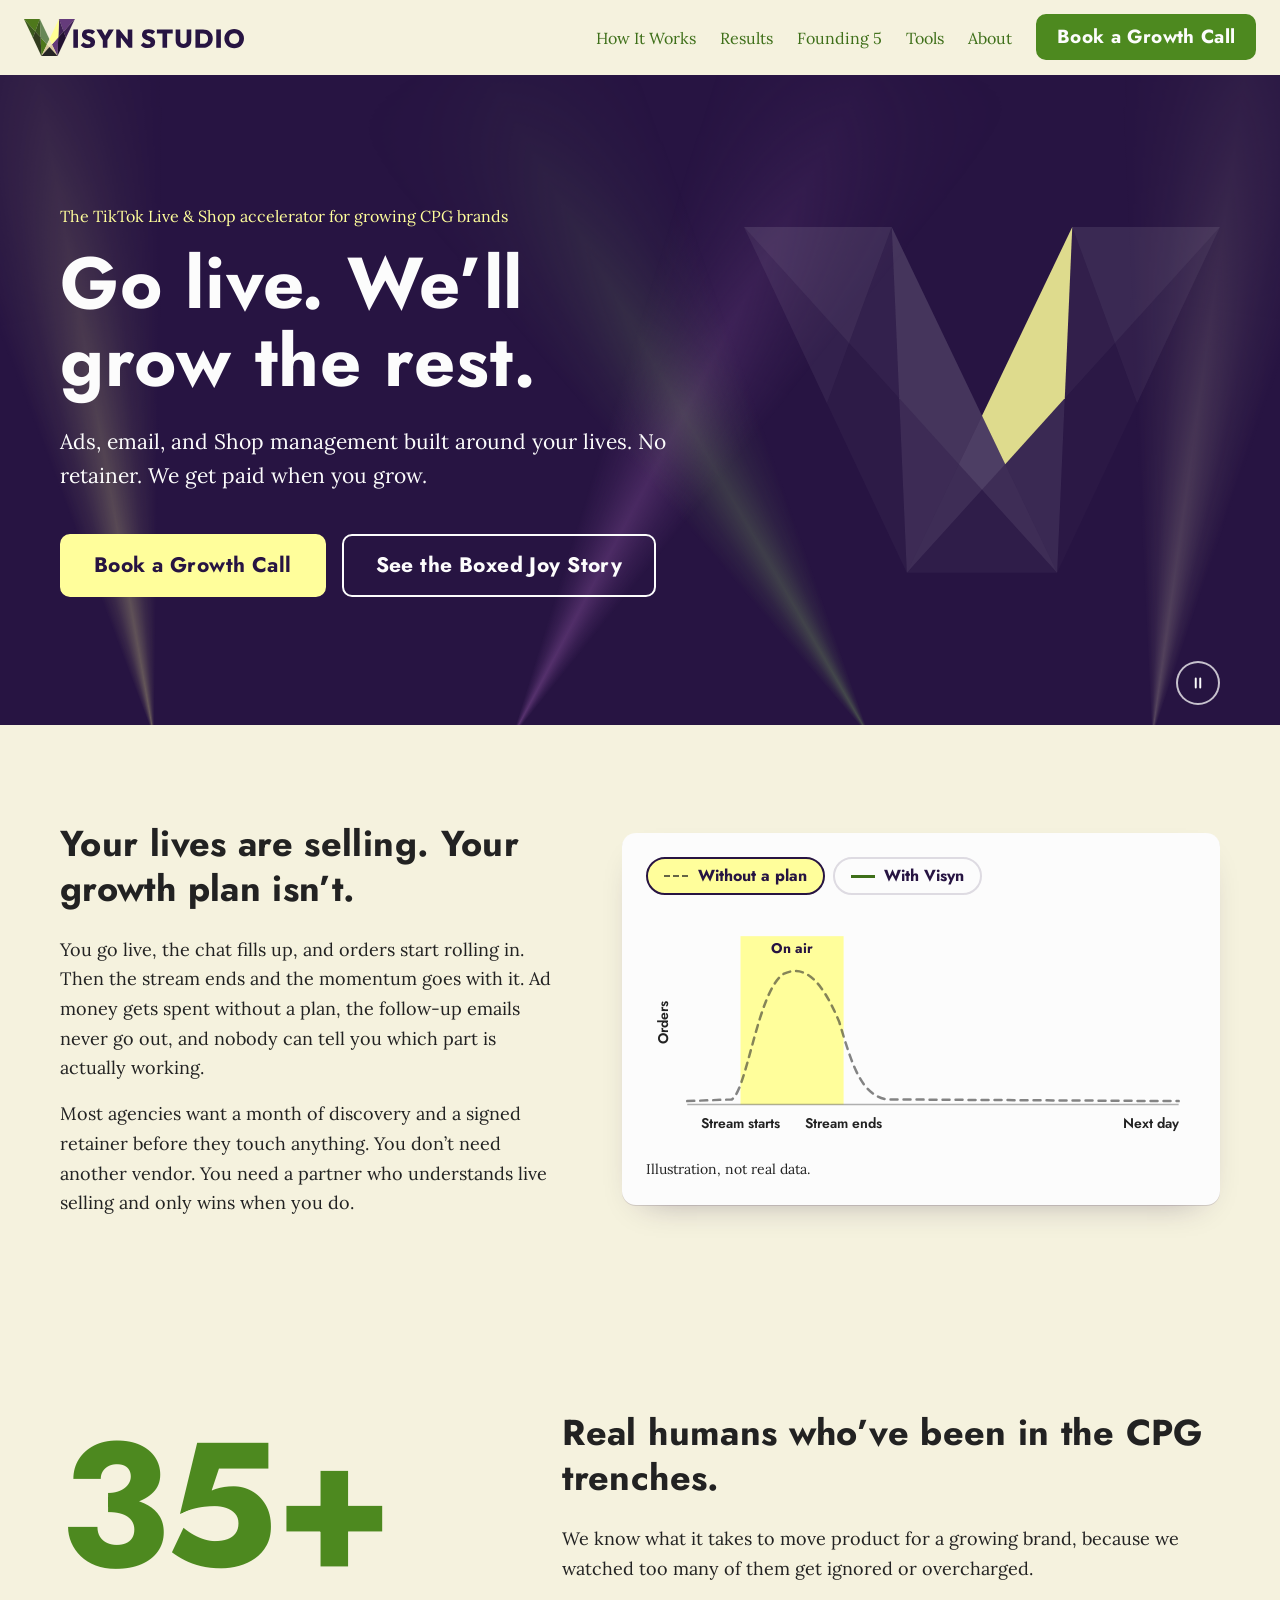
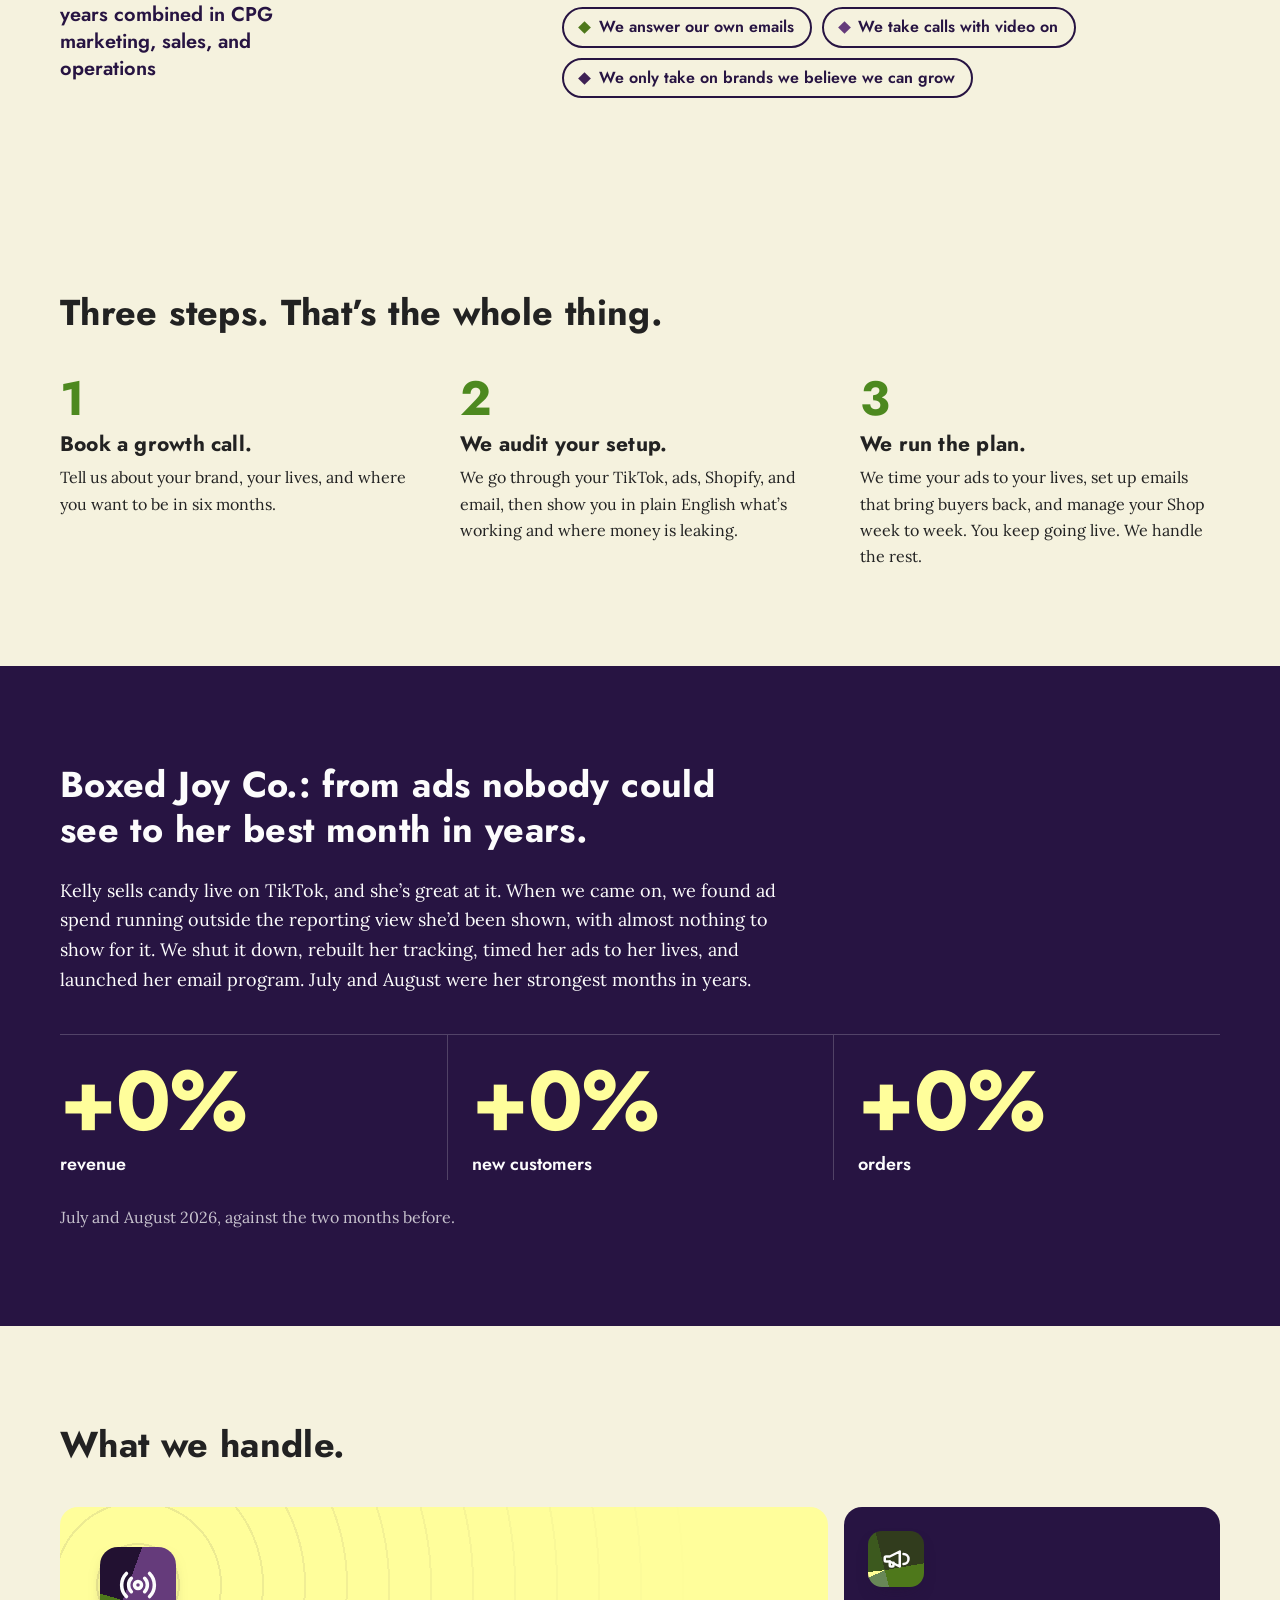
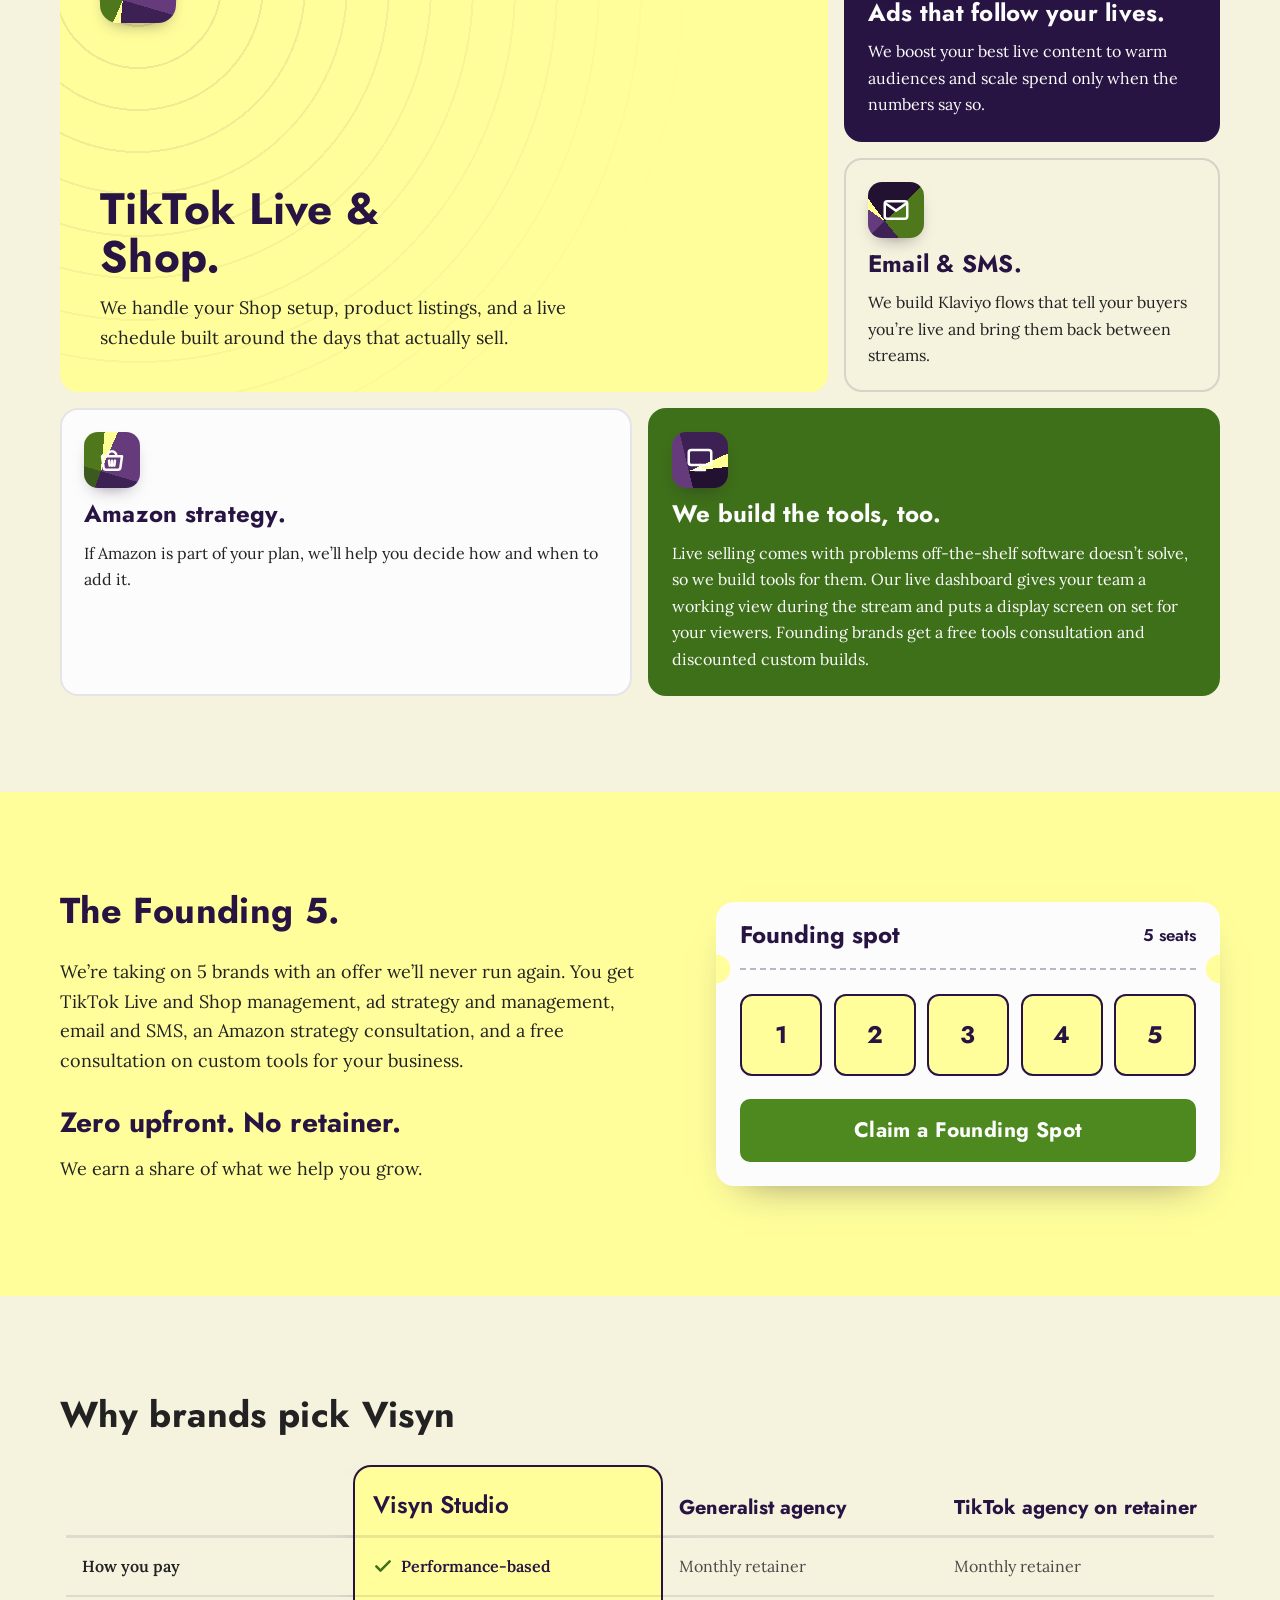
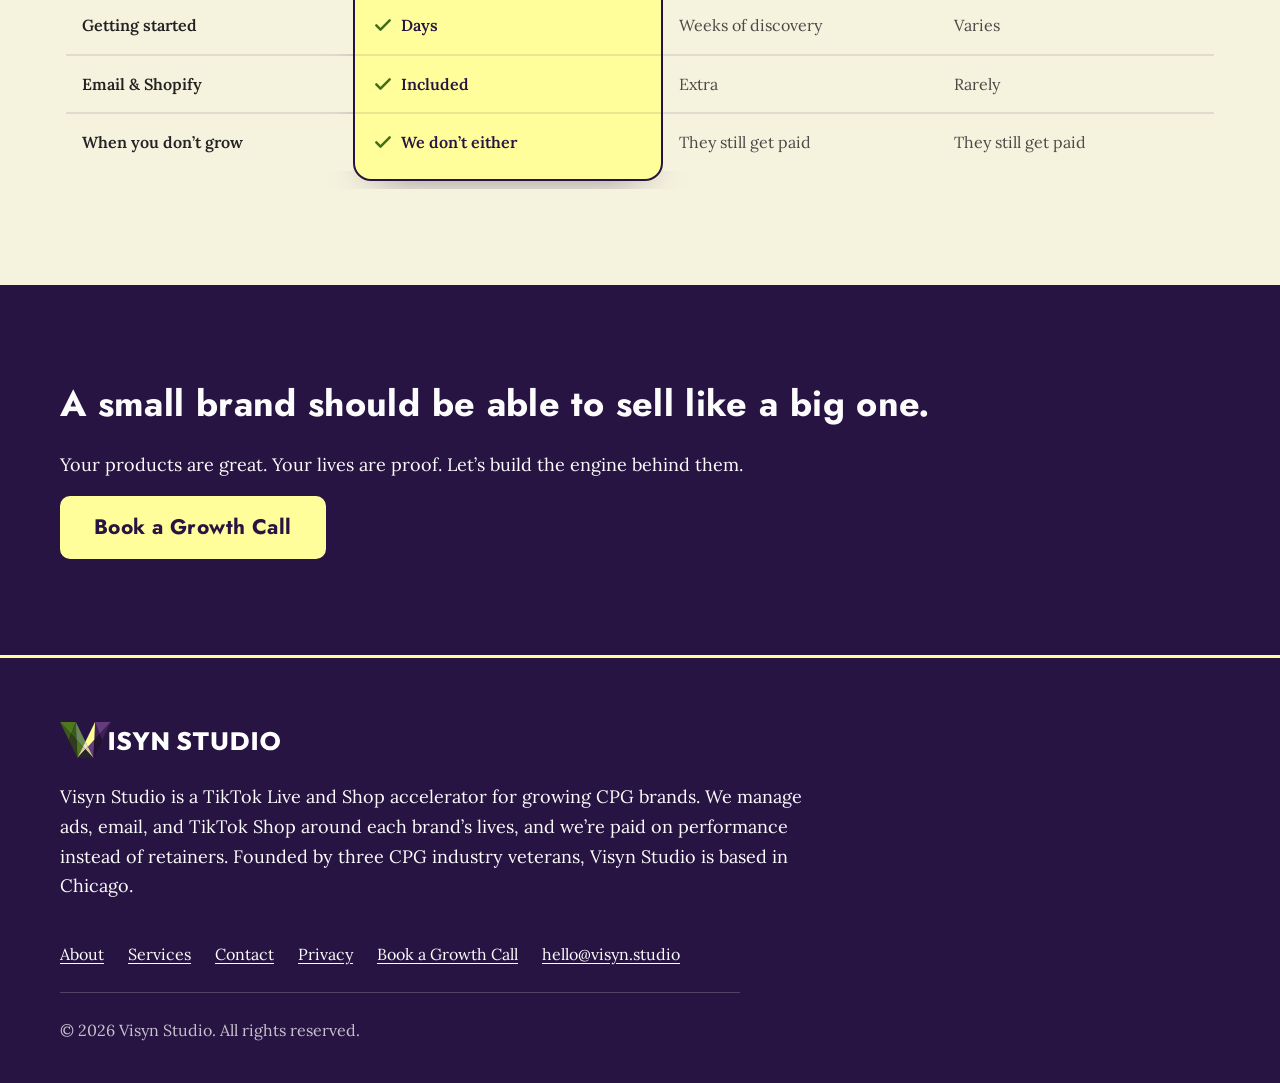
==== commit fe725d6b: "Remove the services strip; add the prism V favicon - Removes the scrolling services strip and its ma" ====
--- a/index.html
+++ b/index.html
@@ -13,6 +13,9 @@
 
   <meta charset="UTF-8">
   <meta name="viewport" content="width=device-width, initial-scale=1.0">
+  <link rel="icon" href="/favicon.ico" sizes="16x16 32x32 48x48">
+  <link rel="icon" href="/assets/img/favicon/favicon-192.png" type="image/png" sizes="192x192">
+  <link rel="apple-touch-icon" href="/assets/img/favicon/apple-touch-icon.png">
   <title>Visyn Studio | TikTok Live &amp; Shop Accelerator for Small CPG Brands</title>
   <meta name="description" content="We turn TikTok lives into a growth engine for growing CPG brands. Ads, email, and Shop management, with no retainer. We get paid when you grow.">
 
@@ -58,8 +61,8 @@
      HERO — Amethyst / Near White / Lime Cream CTA
      Spotlights in the logo's prism colours sweep up from the
      bottom edge; the prism V sits on the right. Both are
-     decorative, pause with the motion button in the services
-     strip, and hold still under prefers-reduced-motion.
+     decorative, stop with the pause button in the bottom-right
+     corner, and hold still under prefers-reduced-motion.
      ============================================= -->
 <section class="hero" id="top">
   <div class="hero-lights" aria-hidden="true">
@@ -93,26 +96,12 @@
       <path class="facet" style="--o:.04" d="M147.9 314.1 L284.5 314.1 L216.2 238.69Z"/>
     </svg>
   </div>
-</section>
-
-<!-- =============================================
-     SERVICES STRIP — Lime Cream, framed by marquee bulbs
-     The scrolling track is decorative; screen readers get the
-     plain list instead.
-     ============================================= -->
-<div class="strip" id="services-strip">
-  <p class="sr-only">What we handle: TikTok Live, TikTok Shop, ads that follow your lives, Klaviyo email and SMS, Amazon strategy, and custom live tools.</p>
-  <div class="strip-window" aria-hidden="true">
-    <div class="strip-track">
-      <div class="strip-item">TikTok Live<i></i>TikTok Shop<i></i>Ads that follow your lives<i></i>Klaviyo email &amp; SMS<i></i>Amazon strategy<i></i>Custom live tools<i></i></div>
-      <div class="strip-item">TikTok Live<i></i>TikTok Shop<i></i>Ads that follow your lives<i></i>Klaviyo email &amp; SMS<i></i>Amazon strategy<i></i>Custom live tools<i></i></div>
-    </div>
-  </div>
+  <!-- Stops every looping animation on the page (WCAG 2.2.2). -->
   <button type="button" class="motion-toggle" id="motion-toggle" aria-pressed="false" aria-label="Pause animations" title="Pause animations">
     <svg class="icon-pause" viewBox="0 0 24 24" aria-hidden="true" focusable="false"><path d="M9 6v12M15 6v12"/></svg>
     <svg class="icon-play" viewBox="0 0 24 24" aria-hidden="true" focusable="false"><path d="M8 5.5v13l10.5-6.5z"/></svg>
   </button>
-</div>
+</section>
 
 <!-- =============================================
      THE PROBLEM — Eggshell, with an illustrative chart
--- a/assets/css/styles.css
+++ b/assets/css/styles.css
@@ -19,7 +19,7 @@
   --near-white: #FCFCFC; /* body text on dark sections */
 
   /* Prism colours, sampled from the logo's V. Decorative only:
-     spotlights, icon badges, marquee bulbs, separators. Never text. */
+     spotlights, icon badges, chip markers. Never text. */
   --prism-green:      #4E781B;
   --prism-green-deep: #3C591E;
   --prism-olive:      #313C1D;
@@ -130,6 +130,7 @@
   outline-offset: 3px;
   border-radius: 4px;
 }
+.hero :focus-visible,
 .section--dark :focus-visible,
 .footer :focus-visible {
   outline-color: var(--lime-cream);
@@ -427,7 +428,7 @@
   .hero-prism { animation: prism-in 900ms var(--ease) 180ms both; }
 
   /* Ambient: beams sweep, prism facets catch the light. These loop, so
-     the strip's pause button stops them (WCAG 2.2.2). */
+     the pause button in the hero's corner stops them (WCAG 2.2.2). */
   .beam { animation: sweep var(--t) ease-in-out var(--d) infinite alternate; }
   .hero-prism .facet--glint { animation: glint 7s ease-in-out infinite; }
   .hero-prism .facet--glint:nth-of-type(6) { animation-delay: -2.4s; }
@@ -450,106 +451,48 @@
 @keyframes lime-glow { 50% { fill-opacity: 1; } }
 
 /* -------------------------------------------------------------
-   7b. SERVICES STRIP — Lime Cream, framed by marquee bulbs
-   The bulbs chase along Amethyst rails above and below; the text
-   scrolls. Hovering pauses the text, and the round button
-   pauses every looping animation on the page.
-   ------------------------------------------------------------- */
-.strip {
-  position: relative;
-  background: var(--lime-cream);
-  color: var(--amethyst);
-}
-.strip::before,
-.strip::after {
-  content: "";
-  display: block;
-  height: 16px;
-  /* One lit bulb, two dim, every 66px. Stepping the pattern 22px at a
-     time makes the lit bulb travel: the classic marquee chase. */
-  background:
-    radial-gradient(circle at 11px 8px, var(--prism-lime) 0 3px, rgba(255, 255, 148, 0.35) 3.5px 5.5px, transparent 6px) 0 0 / 66px 16px repeat-x,
-    radial-gradient(circle at 33px 8px, var(--prism-violet) 0 3px, transparent 3.5px) 0 0 / 66px 16px repeat-x,
-    radial-gradient(circle at 55px 8px, var(--prism-violet) 0 3px, transparent 3.5px) 0 0 / 66px 16px repeat-x,
-    var(--amethyst);
-}
-.strip::after { transform: scaleX(-1); }   /* bottom rail chases the other way */
-
-.strip-window { overflow: hidden; padding: 1.1rem 0; }
-.strip-track { display: flex; width: max-content; }
-.strip-item {
-  display: flex;
-  align-items: center;
-  gap: 1.4rem;
-  padding-right: 1.4rem;
-  font-family: var(--font-display);
-  font-weight: 700;
-  font-size: clamp(1.25rem, 2.2vw, 1.6rem);
-  line-height: 1.2;
-  white-space: nowrap;
-}
-/* Diamond separators cycle through the prism colours. */
-.strip-item i {
-  display: block;
-  width: 11px;
-  height: 11px;
-  rotate: 45deg;
-  background: var(--prism-green);
-}
-.strip-item i:nth-of-type(3n + 2) { background: var(--prism-violet); }
-.strip-item i:nth-of-type(3n)     { background: var(--prism-plum); }
-
-@media (prefers-reduced-motion: no-preference) {
-  .strip-track { animation: roll 40s linear infinite; }
-  .strip:hover .strip-track { animation-play-state: paused; }
-  .strip::before,
-  .strip::after { animation: chase 1.2s steps(3) infinite; }
-}
-@keyframes roll  { to { transform: translateX(-50%); } }
-@keyframes chase { to { background-position: -66px 0, -66px 0, -66px 0, 0 0; } }
-
+   7b. PAUSE BUTTON — bottom-right corner of the hero
+   Stops every looping animation on the page (WCAG 2.2.2): the
+   spotlights, prism glint, live icon and its broadcast rings.
+   ------------------------------------------------------------- */
 .motion-toggle {
   position: absolute;
-  top: 16px;
-  bottom: 16px;
-  right: 0;
-  display: flex;
-  align-items: center;
-  justify-content: flex-end;
-  width: 5rem;
-  padding: 0 var(--container-pad) 0 0;
-  border: 0;
+  z-index: 2;
+  right: max(var(--container-pad), calc((100% - var(--container)) / 2));
+  bottom: 1.25rem;
+  display: grid;
+  place-items: center;
+  width: 44px;
+  height: 44px;
+  padding: 0;
+  color: var(--near-white);
+  background: rgba(39, 20, 66, 0.6);   /* keeps the ring legible over a passing beam */
+  border: 2px solid var(--near-white-75);
+  border-radius: 50%;
   cursor: pointer;
-  color: var(--amethyst);
-  background: linear-gradient(to right, rgba(255, 254, 155, 0), var(--lime-cream) 45%);
-}
+  transition: background-color 160ms var(--ease), border-color 160ms var(--ease), color 160ms var(--ease);
+}
+.motion-toggle:hover {
+  color: var(--amethyst);
+  background: var(--lime-cream);
+  border-color: var(--lime-cream);
+}
+.motion-toggle:focus-visible { border-radius: 50%; }
 .motion-toggle svg {
-  width: 36px;
-  height: 36px;
-  padding: 8px;
-  border: 2px solid var(--amethyst);
-  border-radius: 50%;
-  background: var(--lime-cream);
+  width: 18px;
+  height: 18px;
   fill: none;
   stroke: currentColor;
   stroke-width: 2.6;
   stroke-linecap: round;
   stroke-linejoin: round;
-  transition: background-color 160ms var(--ease), color 160ms var(--ease);
-}
-.motion-toggle:hover svg { background: var(--amethyst); color: var(--lime-cream); }
+}
 .motion-toggle .icon-play { display: none; fill: currentColor; stroke-width: 1.5; }
 .motion-toggle[aria-pressed="true"] .icon-pause { display: none; }
 .motion-toggle[aria-pressed="true"] .icon-play { display: block; }
-.motion-toggle:focus-visible { outline: none; }
-.motion-toggle:focus-visible svg { outline: 3px solid var(--amethyst); outline-offset: 3px; }
-
-/* The pause button stops every looping animation on the page. */
+
 .motion-paused .beam,
 .motion-paused .hero-prism .facet,
-.motion-paused .strip-track,
-.motion-paused .strip::before,
-.motion-paused .strip::after,
 .motion-paused .live-wave,
 .motion-paused .tile--live::before { animation-play-state: paused !important; }
 
@@ -1474,7 +1417,6 @@
   }
   /* Spotlights hold still at their resting angles; nothing loops, so
      there is nothing for the pause button to do. */
-  .beam, .strip-track, .strip::before, .strip::after,
-  .tile--live::before { animation: none !important; }
+  .beam, .tile--live::before { animation: none !important; }
   .motion-toggle { display: none; }
 }
